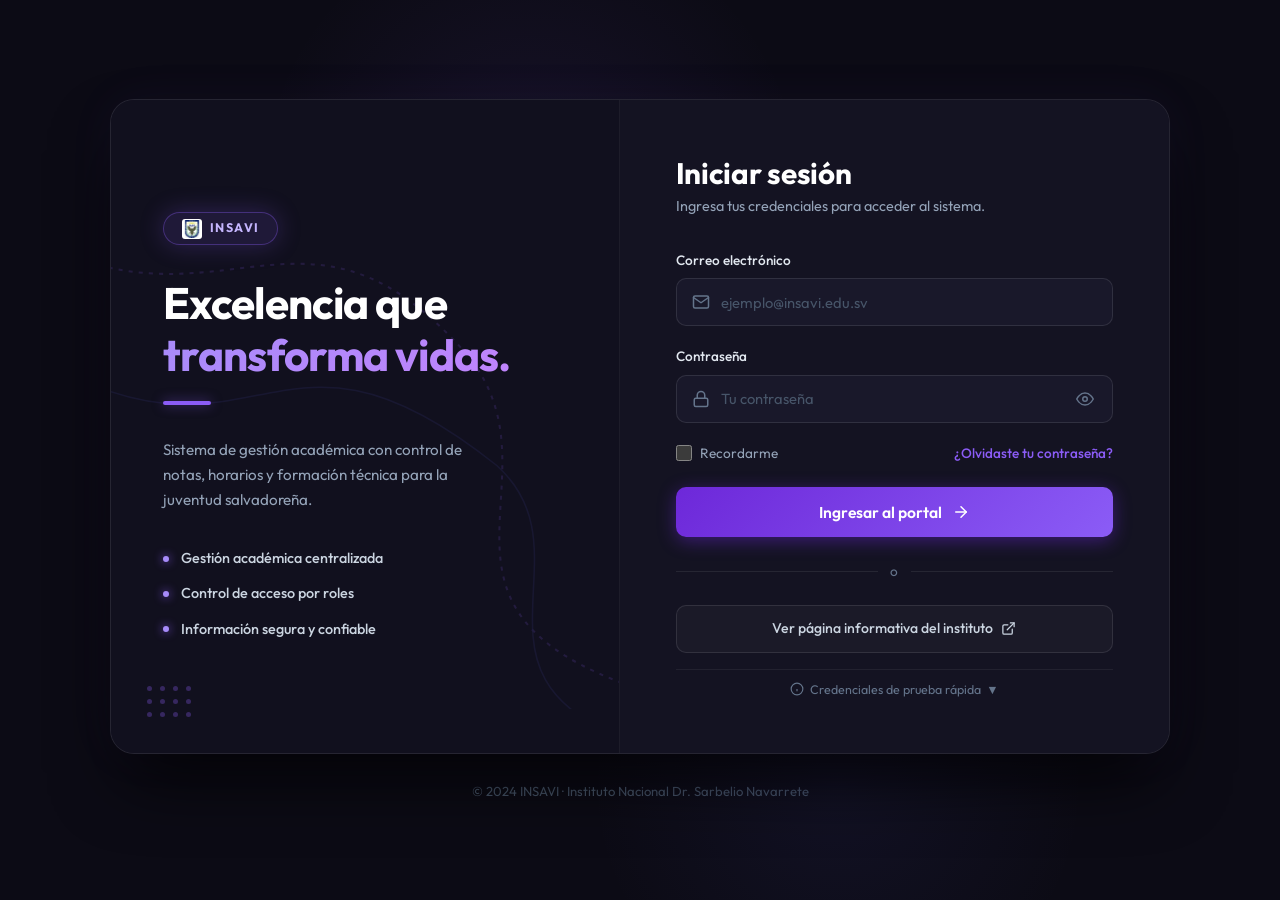
==== dashboard.html @ 85af498f "INSAVI - sistema académico completo" ====
<!DOCTYPE html>
<html lang="es">
<head>
  <meta charset="UTF-8">
  <meta name="viewport" content="width=device-width, initial-scale=1.0">
  <title>INSAVI - Panel de Control</title>
  <link rel="preconnect" href="https://fonts.googleapis.com">
  <link rel="preconnect" href="https://fonts.gstatic.com" crossorigin>
  <link href="https://fonts.googleapis.com/css2?family=Outfit:wght@300;400;500;600;700&display=swap" rel="stylesheet">
  <link rel="stylesheet" href="css/insavi.css">
</head>
<body>
  <div class="dashboard">

    <!-- OVERLAY MÓVIL -->
    <div class="overlay-drawer" id="overlayDrawer"></div>

    <!-- BOTÓN MENÚ MÓVIL -->
    <button class="mobile-menu-btn" id="mobileMenuBtn" aria-label="Abrir menú de navegación">
      <svg width="20" height="20" viewBox="0 0 24 24" fill="none" stroke="currentColor" stroke-width="2" stroke-linecap="round">
        <line x1="4" y1="6" x2="20" y2="6"/>
        <line x1="4" y1="12" x2="20" y2="12"/>
        <line x1="4" y1="18" x2="20" y2="18"/>
      </svg>
    </button>

    <!-- SIDEBAR -->
    <aside class="sidebar" id="sidebar">
      <div class="sidebar-header">
        <div class="logo">
          <img src="imgInsavi/img9.jpg" alt="Escudo INSAVI">
        </div>
        <div>
          <div class="brand-name">INSAVI</div>
          <div class="brand-sub" id="sidebarUserInfo">Portal Académico</div>
        </div>
      </div>

      <nav class="sidebar-nav" id="sidebarNav" aria-label="Navegación principal">
        <!-- Generado dinámicamente -->
      </nav>

      <div class="sidebar-promo-card" style="background: linear-gradient(135deg, #4f46e5 0%, #8b5cf6 100%); border-radius: var(--radius-lg); padding: 1.25rem; margin: 1rem; position: relative; overflow: hidden; color: white; box-shadow: 0 10px 15px -3px rgba(139, 92, 246, 0.3);">
        <div style="position: relative; z-index: 2;">
          <h3 style="font-size: 1.1rem; margin-bottom: 0.25rem; font-weight: 700; color: white;">INSAVI</h3>
          <p style="font-size: 0.75rem; opacity: 0.9; margin: 0; line-height: 1.3;">Instituto de Educación<br>Sistema académico</p>
        </div>
        
        <!-- Illustration SVG -->
        <svg width="100" height="100" viewBox="0 0 100 100" fill="none" style="position: absolute; right: -15px; bottom: -15px; opacity: 0.9; z-index: 1;">
          <!-- Glowing background circles -->
          <circle cx="50" cy="50" r="40" fill="#a78bfa" opacity="0.3" filter="blur(8px)"/>
          
          <!-- Graduation Cap base (rhombus) -->
          <path d="M50 35 L80 45 L50 55 L20 45 Z" fill="#1e1b4b" stroke="#ddd6fe" stroke-width="1.5" stroke-linejoin="round"/>
          
          <!-- Cap bottom part -->
          <path d="M35 50 L35 65 Q50 75 65 65 L65 50" fill="#312e81" stroke="#ddd6fe" stroke-width="1.5"/>
          
          <!-- Tassel -->
          <path d="M50 45 L70 58 L70 70" stroke="#fcd34d" stroke-width="2" stroke-linecap="round" stroke-linejoin="round"/>
          <circle cx="70" cy="72" r="3" fill="#f59e0b"/>
          
          <!-- Stars / Sparkles -->
          <path d="M20 20 L22 26 L28 28 L22 30 L20 36 L18 30 L12 28 L18 26 Z" fill="#fef08a"/>
          <path d="M85 30 L86 33 L89 34 L86 35 L85 38 L84 35 L81 34 L84 33 Z" fill="#fef08a"/>
        </svg>
      </div>

      <div class="sidebar-footer">
        <div style="display: flex; align-items: center; justify-content: space-between; padding: 0.6rem 1rem; border: 1px solid var(--border-subtle); border-radius: var(--radius-sm); margin-bottom: 0.5rem; background: var(--bg-raised);">
          <div style="display: flex; align-items: center; gap: 0.5rem; color: var(--text-secondary); font-size: 0.85rem; font-weight: 500;">
            <svg width="16" height="16" viewBox="0 0 24 24" fill="none" stroke="currentColor" stroke-width="2" stroke-linecap="round"><circle cx="12" cy="12" r="5"/><line x1="12" y1="1" x2="12" y2="3"/><line x1="12" y1="21" x2="12" y2="23"/><line x1="4.22" y1="4.22" x2="5.64" y2="5.64"/><line x1="18.36" y1="18.36" x2="19.78" y2="19.78"/><line x1="1" y1="12" x2="3" y2="12"/><line x1="21" y1="12" x2="23" y2="12"/><line x1="4.22" y1="19.78" x2="5.64" y2="18.36"/><line x1="18.36" y1="5.64" x2="19.78" y2="4.22"/></svg>
            <span id="themeText">Modo claro</span>
          </div>
          <button id="themeToggleDash" onclick="toggleTheme()" style="width: 36px; height: 20px; border-radius: 20px; background: var(--accent); position: relative; border: none; cursor: pointer;">
            <div style="width: 14px; height: 14px; background: white; border-radius: 50%; position: absolute; right: 3px; top: 3px;"></div>
          </button>
        </div>
        <button class="btn btn-soft btn-sm" onclick="Auth.logout()">
          <svg width="16" height="16" viewBox="0 0 24 24" fill="none" stroke="currentColor" stroke-width="2" stroke-linecap="round" stroke-linejoin="round">
            <path d="M9 21H5a2 2 0 0 1-2-2V5a2 2 0 0 1 2-2h4"/>
            <polyline points="16 17 21 12 16 7"/>
            <line x1="21" y1="12" x2="9" y2="12"/>
          </svg>
          Cerrar sesión
        </button>
      </div>
    </aside>

    <!-- CONTENIDO PRINCIPAL -->
    <main class="main-content">

      <!-- TOPBAR -->
      <header class="topbar">
        <div style="position: relative; z-index: 2;">
          <div class="greeting" id="greetingText">¡Buenas tardes, Carlos! 👋</div>
          <h1 id="pageTitle" style="font-size: 1.8rem; margin-bottom: 0.2rem;">Gestión de usuarios</h1>
          <p id="pageSubtitle" style="color: var(--text-muted); font-size: 0.9rem;">Administra los usuarios del sistema académico.</p>
        </div>
        <div class="topbar-actions" style="display: flex; flex-direction: column; align-items: flex-end; gap: 1rem; position: relative; z-index: 2;">
          <div class="user-chip">
            <div class="avatar" id="userAvatar">CA</div>
            <div class="chip-meta">
              <span class="chip-name" id="userName">Carlos Administrador</span>
              <span class="chip-role" id="userRole">ADMINISTRACIÓN</span>
            </div>
            <svg width="16" height="16" viewBox="0 0 24 24" fill="none" stroke="currentColor" stroke-width="2" style="margin-left: 0.5rem; color: var(--text-muted);"><polyline points="6 9 12 15 18 9"></polyline></svg>
          </div>
          <button class="btn btn-primary btn-sm" id="btnNuevoAdmin" onclick="openModal('usuario')" style="padding: 0.6rem 1.25rem; font-size: 0.85rem; border-radius: 8px;">
            <svg width="16" height="16" viewBox="0 0 24 24" fill="none" stroke="currentColor" stroke-width="2" stroke-linecap="round">
              <line x1="12" y1="5" x2="12" y2="19"/>
              <line x1="5" y1="12" x2="19" y2="12"/>
            </svg>
            Nuevo usuario
          </button>
          <button class="btn btn-ghost btn-sm" id="btnImprimir" onclick="Admin.imprimirUsuarios()" style="padding: 0.6rem 1rem; font-size: 0.85rem; border-radius: 8px; display: none;">
            <svg width="16" height="16" viewBox="0 0 24 24" fill="none" stroke="currentColor" stroke-width="2" stroke-linecap="round" stroke-linejoin="round">
              <polyline points="6 9 6 2 18 2 18 9"/><path d="M6 18H4a2 2 0 0 1-2-2v-5a2 2 0 0 1 2-2h16a2 2 0 0 1 2 2v5a2 2 0 0 1-2 2h-2"/><rect x="6" y="14" width="12" height="8"/>
            </svg>
            Imprimir
          </button>
        </div>
        <div class="header-illustration" style="position: absolute; right: 2rem; top: 1rem; opacity: 0.6; z-index: 1;">
          <svg width="240" height="120" viewBox="0 0 240 120" fill="none">
            <circle cx="200" cy="60" r="40" fill="var(--accent)" opacity="0.2"/>
            <path d="M180 80 L195 95 L220 50" stroke="var(--accent)" stroke-width="6" stroke-linecap="round" stroke-linejoin="round"/>
          </svg>
        </div>
      </header>

      <!-- ==========================================
           PANEL ADMINISTRADOR
           ========================================== -->
      <section class="panel active" id="panelAdmin">
        
        <!-- Tab Usuarios -->
        <div class="admin-tab active" id="tabUsuarios">
          <div class="stats-grid">
            <div class="kpi azul">
              <div class="kpi-icon">
                <svg width="24" height="24" viewBox="0 0 24 24" fill="none" stroke="currentColor" stroke-width="2" stroke-linecap="round" stroke-linejoin="round">
                  <path d="M17 21v-2a4 4 0 0 0-4-4H5a4 4 0 0 0-4 4v2"/>
                  <circle cx="9" cy="7" r="4"/>
                  <path d="M23 21v-2a4 4 0 0 0-3-3.87"/>
                  <path d="M16 3.13a4 4 0 0 1 0 7.75"/>
                </svg>
              </div>
              <div class="kpi-content">
                <div class="kpi-value tnum" id="statUsuarios">0</div>
                <div class="kpi-label">Total de usuarios<br><span style="font-size: 0.65rem; opacity: 0.7; text-transform: none;">Todos los registros</span></div>
              </div>
            </div>
            <div class="kpi verde">
              <div class="kpi-icon">
                <svg width="24" height="24" viewBox="0 0 24 24" fill="none" stroke="currentColor" stroke-width="2" stroke-linecap="round" stroke-linejoin="round">
                  <path d="M4 19.5A2.5 2.5 0 0 1 6.5 17H20"/>
                  <path d="M6.5 2H20v20H6.5A2.5 2.5 0 0 1 4 19.5v-15A2.5 2.5 0 0 1 6.5 2z"/>
                </svg>
              </div>
              <div class="kpi-content">
                <div class="kpi-value tnum" id="statDocentesKpi">0</div>
                <div class="kpi-label">Docentes<br><span style="font-size: 0.65rem; opacity: 0.7; text-transform: none;">Profesores activos</span></div>
              </div>
            </div>
            <div class="kpi amarillo">
              <div class="kpi-icon">
                <svg width="24" height="24" viewBox="0 0 24 24" fill="none" stroke="currentColor" stroke-width="2" stroke-linecap="round" stroke-linejoin="round">
                  <path d="M3 21h18"/>
                  <path d="M5 21V7l7-4 7 4v14"/>
                  <path d="M9 9h1"/>
                  <path d="M9 13h1"/>
                  <path d="M9 17h1"/>
                </svg>
              </div>
              <div class="kpi-content">
                <div class="kpi-value tnum" id="statEstudiantesKpi">0</div>
                <div class="kpi-label">Estudiantes<br><span style="font-size: 0.65rem; opacity: 0.7; text-transform: none;">Alumnos registrados</span></div>
              </div>
            </div>
            <div class="kpi celeste">
              <div class="kpi-icon">
                <svg width="24" height="24" viewBox="0 0 24 24" fill="none" stroke="currentColor" stroke-width="2" stroke-linecap="round" stroke-linejoin="round">
                  <path d="M17 21v-2a4 4 0 0 0-4-4H5a4 4 0 0 0-4 4v2"/>
                  <circle cx="9" cy="7" r="4"/>
                  <path d="M23 21v-2a4 4 0 0 0-3-3.87"/>
                  <path d="M16 3.13a4 4 0 0 1 0 7.75"/>
                </svg>
              </div>
              <div class="kpi-content">
                <div class="kpi-value tnum" id="statPadresKpi">0</div>
                <div class="kpi-label">Familiares<br><span style="font-size: 0.65rem; opacity: 0.7; text-transform: none;">Padres o tutores</span></div>
              </div>
            </div>
          </div>

          <div class="filters-bar">
            <div class="search-box">
              <svg width="16" height="16" viewBox="0 0 24 24" fill="none" stroke="currentColor" stroke-width="2"><circle cx="11" cy="11" r="8"></circle><line x1="21" y1="21" x2="16.65" y2="16.65"></line></svg>
              <input type="text" id="searchUsuarios" class="search-input" onkeyup="Admin.filtrarUsuarios()" placeholder="Buscar usuarios por nombre, correo o rol...">
            </div>
            <div class="filter-select-wrap">
              <svg class="icon-left" width="15" height="15" viewBox="0 0 24 24" fill="none" stroke="currentColor" stroke-width="2"><polygon points="22 3 2 3 10 12.46 10 19 14 21 14 12.46 22 3"></polygon></svg>
              <select id="filterRol" class="filter-select" onchange="Admin.filtrarUsuarios()">
                <option value="todos">Todos los roles</option>
                <option value="admin">Administración</option>
                <option value="docente">Docente</option>
                <option value="estudiante">Estudiante</option>
                <option value="padre">Familia</option>
                <option value="servicios">Servicios Varios</option>
              </select>
              <svg class="chevron-down" width="14" height="14" viewBox="0 0 24 24" fill="none" stroke="currentColor" stroke-width="2"><polyline points="6 9 12 15 18 9"></polyline></svg>
            </div>
            <div class="filter-select-wrap">
              <svg class="icon-left" width="15" height="15" viewBox="0 0 24 24" fill="none" stroke="currentColor" stroke-width="2"><circle cx="12" cy="12" r="4"></circle><path d="M12 2v2"></path><path d="M12 20v2"></path><path d="m4.93 4.93 1.41 1.41"></path><path d="m17.66 17.66 1.41 1.41"></path><path d="M2 12h2"></path><path d="M20 12h2"></path><path d="m6.34 17.66-1.41 1.41"></path><path d="m19.07 4.93-1.41 1.41"></path></svg>
              <select id="filterEstado" class="filter-select" onchange="Admin.filtrarUsuarios()">
                <option value="todos">Todos los estados</option>
                <option value="activo">Activo</option>
                <option value="inactivo">Inactivo</option>
              </select>
              <svg class="chevron-down" width="14" height="14" viewBox="0 0 24 24" fill="none" stroke="currentColor" stroke-width="2"><polyline points="6 9 12 15 18 9"></polyline></svg>
            </div>
          </div>
          <div class="table-wrap">
            <table class="data-table" id="tablaUsuarios">
              <thead>
                <tr>
                  <th>USUARIO</th>
                  <th>CORREO ELECTRÓNICO</th>
                  <th>ROL</th>
                  <th>DETALLES</th>
                  <th>ESTADO</th>
                  <th style="width: 140px;">ACCIONES</th>
                </tr>
              </thead>
              <tbody></tbody>
            </table>
          </div>
          <div class="pagination-widget" id="paginationUsuarios"></div>
        </div>

        <!-- Tab Secciones -->
        <div class="admin-tab" id="tabSecciones">
          <div class="filters-bar">
            <div class="search-box">
              <svg width="16" height="16" viewBox="0 0 24 24" fill="none" stroke="currentColor" stroke-width="2"><circle cx="11" cy="11" r="8"></circle><line x1="21" y1="21" x2="16.65" y2="16.65"></line></svg>
              <input type="text" id="searchSecciones" class="search-input" onkeyup="Admin.filtrarSecciones()" placeholder="Buscar sección por nombre...">
            </div>
            <div class="filter-select-wrap">
              <svg class="icon-left" width="15" height="15" viewBox="0 0 24 24" fill="none" stroke="currentColor" stroke-width="2"><polygon points="22 3 2 3 10 12.46 10 19 14 21 14 12.46 22 3"></polygon></svg>
              <select id="filterGrado" class="filter-select" onchange="Admin.filtrarSecciones()">
                <option value="todos">Todos los grados</option>
                <option value="1">1° grado</option>
                <option value="2">2° grado</option>
                <option value="3">3° grado</option>
              </select>
              <svg class="chevron-down" width="14" height="14" viewBox="0 0 24 24" fill="none" stroke="currentColor" stroke-width="2"><polyline points="6 9 12 15 18 9"></polyline></svg>
            </div>
          </div>
          <div class="table-wrap">
            <table class="data-table" id="tablaSecciones">
              <thead>
                <tr>
                  <th>SECCIÓN</th>
                  <th>GRADO</th>
                  <th>ESTUDIANTES</th>
                  <th style="width: 140px;">ACCIONES</th>
                </tr>
              </thead>
              <tbody></tbody>
            </table>
          </div>
          <div class="pagination-widget" id="paginationSecciones"></div>
        </div>

        <!-- Tab Materias -->
        <div class="admin-tab" id="tabMaterias">
          <div class="filters-bar">
            <div class="search-box">
              <svg width="16" height="16" viewBox="0 0 24 24" fill="none" stroke="currentColor" stroke-width="2"><circle cx="11" cy="11" r="8"></circle><line x1="21" y1="21" x2="16.65" y2="16.65"></line></svg>
              <input type="text" id="searchMaterias" class="search-input" onkeyup="Admin.filtrarMaterias()" placeholder="Buscar materia por nombre...">
            </div>
            <div class="filter-select-wrap">
              <svg class="icon-left" width="15" height="15" viewBox="0 0 24 24" fill="none" stroke="currentColor" stroke-width="2"><polygon points="22 3 2 3 10 12.46 10 19 14 21 14 12.46 22 3"></polygon></svg>
              <select id="filterSeccionMat" class="filter-select" onchange="Admin.filtrarMaterias()">
                <option value="todas">Todas las secciones</option>
              </select>
              <svg class="chevron-down" width="14" height="14" viewBox="0 0 24 24" fill="none" stroke="currentColor" stroke-width="2"><polyline points="6 9 12 15 18 9"></polyline></svg>
            </div>
            <div class="filter-select-wrap">
              <svg class="icon-left" width="15" height="15" viewBox="0 0 24 24" fill="none" stroke="currentColor" stroke-width="2"><polygon points="22 3 2 3 10 12.46 10 19 14 21 14 12.46 22 3"></polygon></svg>
              <select id="filterDocenteMat" class="filter-select" onchange="Admin.filtrarMaterias()">
                <option value="todos">Todos los docentes</option>
                <option value="sin_asignar">Sin asignar</option>
              </select>
              <svg class="chevron-down" width="14" height="14" viewBox="0 0 24 24" fill="none" stroke="currentColor" stroke-width="2"><polyline points="6 9 12 15 18 9"></polyline></svg>
            </div>
          </div>
          <div class="table-wrap">
            <table class="data-table" id="tablaMaterias">
              <thead>
                <tr>
                  <th>MATERIA</th>
                  <th>SECCIÓN</th>
                  <th>DOCENTE</th>
                  <th style="width: 140px;">ACCIONES</th>
                </tr>
              </thead>
              <tbody></tbody>
            </table>
          </div>
          <div class="pagination-widget" id="paginationMaterias"></div>
        </div>

        <!-- Tab Horarios -->
        <div class="admin-tab" id="tabHorarios">
          <div class="filters-bar">
            <div class="search-box">
              <svg width="16" height="16" viewBox="0 0 24 24" fill="none" stroke="currentColor" stroke-width="2"><circle cx="11" cy="11" r="8"></circle><line x1="21" y1="21" x2="16.65" y2="16.65"></line></svg>
              <input type="text" id="searchHorarios" class="search-input" onkeyup="Admin.filtrarHorarios()" placeholder="Buscar horario por materia o sección...">
            </div>
            <div class="filter-select-wrap">
              <svg class="icon-left" width="15" height="15" viewBox="0 0 24 24" fill="none" stroke="currentColor" stroke-width="2"><polygon points="22 3 2 3 10 12.46 10 19 14 21 14 12.46 22 3"></polygon></svg>
              <select id="filterDiaHor" class="filter-select" onchange="Admin.filtrarHorarios()">
                <option value="todos">Todos los días</option>
                <option value="Lunes">Lunes</option>
                <option value="Martes">Martes</option>
                <option value="Miércoles">Miércoles</option>
                <option value="Jueves">Jueves</option>
                <option value="Viernes">Viernes</option>
              </select>
              <svg class="chevron-down" width="14" height="14" viewBox="0 0 24 24" fill="none" stroke="currentColor" stroke-width="2"><polyline points="6 9 12 15 18 9"></polyline></svg>
            </div>
            <div class="filter-select-wrap">
              <svg class="icon-left" width="15" height="15" viewBox="0 0 24 24" fill="none" stroke="currentColor" stroke-width="2"><polygon points="22 3 2 3 10 12.46 10 19 14 21 14 12.46 22 3"></polygon></svg>
              <select id="filterSeccionHor" class="filter-select" onchange="Admin.filtrarHorarios()">
                <option value="todas">Todas las secciones</option>
              </select>
              <svg class="chevron-down" width="14" height="14" viewBox="0 0 24 24" fill="none" stroke="currentColor" stroke-width="2"><polyline points="6 9 12 15 18 9"></polyline></svg>
            </div>
          </div>
          <div class="table-wrap">
            <table class="data-table" id="tablaHorarios">
              <thead>
                <tr>
                  <th style="width: 40px;"></th>
                  <th>DÍA</th>
                  <th>MATERIA</th>
                  <th>SECCIÓN</th>
                  <th>INICIO</th>
                  <th>FIN</th>
                  <th style="width: 140px;">ACCIONES</th>
                </tr>
              </thead>
              <tbody></tbody>
            </table>
          </div>
          <div class="pagination-widget" id="paginationHorarios"></div>
        </div>
        </div>

      </section>

      <!-- ==========================================
           PANEL DOCENTE (REDISEÑADO)
           ========================================== -->
      <section class="panel" id="panelDocente">

        <!-- KPIs -->
        <div class="stats-grid">
          <div class="kpi azul">
            <div class="kpi-icon">
              <svg width="24" height="24" viewBox="0 0 24 24" fill="none" stroke="currentColor" stroke-width="2"><path d="M4 19.5A2.5 2.5 0 0 1 6.5 17H20"/><path d="M6.5 2H20v20H6.5A2.5 2.5 0 0 1 4 19.5v-15A2.5 2.5 0 0 1 6.5 2z"/></svg>
            </div>
            <div class="kpi-content">
              <div class="kpi-value tnum" id="statMisMaterias">0</div>
              <div class="kpi-label">Mis materias</div>
            </div>
          </div>
          <div class="kpi verde">
            <div class="kpi-icon">
              <svg width="24" height="24" viewBox="0 0 24 24" fill="none" stroke="currentColor" stroke-width="2"><path d="M17 21v-2a4 4 0 0 0-4-4H5a4 4 0 0 0-4 4v2"/><circle cx="9" cy="7" r="4"/><path d="M23 21v-2a4 4 0 0 0-3-3.87"/><path d="M16 3.13a4 4 0 0 1 0 7.75"/></svg>
            </div>
            <div class="kpi-content">
              <div class="kpi-value tnum" id="statMisEstudiantes">0</div>
              <div class="kpi-label">Estudiantes totales</div>
            </div>
          </div>
          <div class="kpi amarillo">
            <div class="kpi-icon">
              <svg width="24" height="24" viewBox="0 0 24 24" fill="none" stroke="currentColor" stroke-width="2"><path d="M12 20h9"/><path d="M16.5 3.5a2.12 2.12 0 0 1 3 3L7 19l-4 1 1-4L16.5 3.5z"/></svg>
            </div>
            <div class="kpi-content">
              <div class="kpi-value tnum" id="statNotasIngresadas">0</div>
              <div class="kpi-label">Notas registradas</div>
            </div>
          </div>
        </div>

        <!-- ZONA DE CALIFICACIONES (2 COLUMNAS) -->
        <div class="docente-grid" style="display: grid; grid-template-columns: 320px 1fr; gap: 1.5rem; margin-bottom: 2.5rem;">
          
          <!-- Columna Izquierda: Lista de materias -->
          <div class="card" style="padding: 1.5rem; border-top: 4px solid var(--accent);">
            <h3 style="margin-bottom: 0.5rem; font-size: 1.15rem; color: var(--text-primary);">Materias Asignadas</h3>
            <p style="color: var(--text-muted); font-size: 0.85rem; margin-bottom: 1.5rem;">Haz clic en una materia para ingresar calificaciones.</p>
            <div id="listaMateriasCards" style="display: flex; flex-direction: column; gap: 0.75rem;">
              <!-- Materias inyectadas aquí por JS -->
            </div>
          </div>

          <!-- Columna Derecha: Tabla de notas -->
          <div class="card" style="padding: 0; display: flex; flex-direction: column; min-height: 400px; overflow: hidden;">
            <!-- Estado Vacio -->
            <div id="panelNotasVacio" style="flex: 1; display: flex; flex-direction: column; justify-content: center; align-items: center; text-align: center; color: var(--text-muted); padding: 3rem;">
              <div style="width: 64px; height: 64px; border-radius: 50%; background: var(--bg-canvas); display: flex; justify-content: center; align-items: center; margin-bottom: 1rem;">
                <svg width="32" height="32" viewBox="0 0 24 24" fill="none" stroke="currentColor" stroke-width="1.5"><path d="M2 3h6a4 4 0 0 1 4 4v14a3 3 0 0 0-3-3H2z"/><path d="M22 3h-6a4 4 0 0 0-4 4v14a3 3 0 0 1 3-3h7z"/></svg>
              </div>
              <h3 style="color: var(--text-primary); margin-bottom: 0.5rem;">Ninguna materia seleccionada</h3>
              <p style="max-width: 300px;">Selecciona una materia del panel izquierdo para visualizar a los estudiantes y gestionar sus calificaciones.</p>
            </div>
            
            <!-- Estado Activo -->
            <div id="panelNotasActivo" style="display: none; flex: 1; flex-direction: column;">
              <div style="padding: 1.5rem 1.5rem 1rem 1.5rem; border-bottom: 1px solid var(--border-subtle); display: flex; justify-content: space-between; align-items: center; background: var(--bg-canvas);">
                <div>
                  <h3 id="tituloMateriaActiva" style="font-size: 1.25rem; color: var(--accent); margin-bottom: 0.2rem; font-weight: 700;">-</h3>
                  <div style="display: flex; align-items: center; gap: 0.5rem; color: var(--text-secondary); font-size: 0.85rem;">
                    <svg width="14" height="14" viewBox="0 0 24 24" fill="none" stroke="currentColor" stroke-width="2"><path d="M17 21v-2a4 4 0 0 0-4-4H5a4 4 0 0 0-4 4v2"/><circle cx="9" cy="7" r="4"/><path d="M23 21v-2a4 4 0 0 0-3-3.87"/><path d="M16 3.13a4 4 0 0 1 0 7.75"/></svg>
                    <span id="subtituloSeccionActiva">-</span>
                  </div>
                </div>
                <button class="btn btn-ghost btn-sm" onclick="Docente.imprimirNotas()" style="padding: 0.5rem 0.75rem; font-size: 0.8rem; border-radius: 6px;">
                  <svg width="14" height="14" viewBox="0 0 24 24" fill="none" stroke="currentColor" stroke-width="2" stroke-linecap="round" stroke-linejoin="round">
                    <polyline points="6 9 6 2 18 2 18 9"/><path d="M6 18H4a2 2 0 0 1-2-2v-5a2 2 0 0 1 2-2h16a2 2 0 0 1 2 2v5a2 2 0 0 1-2 2h-2"/><rect x="6" y="14" width="12" height="8"/>
                  </svg>
                </button>
              </div>
              
              <div class="table-wrap" style="flex: 1; margin: 0; border: none; border-radius: 0;">
                <table class="data-table" id="tablaNotasNuevas">
                  <thead>
                    <tr>
                      <th style="padding-left: 1.5rem;">Estudiante</th>
                      <th style="width: 80px; text-align: center;">Nota 1</th>
                      <th style="width: 80px; text-align: center;">Nota 2</th>
                      <th style="width: 80px; text-align: center;">Nota 3</th>
                      <th style="width: 90px; text-align: center;">Prom.</th>
                      <th style="width: 100px; text-align: center; padding-right: 1.5rem;">Acción</th>
                    </tr>
                  </thead>
                  <tbody></tbody>
                </table>
              </div>
            </div>
          </div>

        </div>

        <!-- HORARIO -->
        <div class="section-head mt-3">
          <h2>Mi horario de clases</h2>
        </div>
        <div class="card" style="padding: 1.5rem;">
          <div id="horarioDocente"></div>
        </div>

      </section>

      <!-- ==========================================
           PANEL ESTUDIANTE
           ========================================== -->
      <section class="panel" id="panelEstudiante">

        <div class="stats-grid">
          <div class="kpi azul">
            <div class="kpi-icon">
              <svg width="20" height="20" viewBox="0 0 24 24" fill="none" stroke="currentColor" stroke-width="2" stroke-linecap="round" stroke-linejoin="round">
                <line x1="18" y1="20" x2="18" y2="10"/>
                <line x1="12" y1="20" x2="12" y2="4"/>
                <line x1="6" y1="20" x2="6" y2="14"/>
              </svg>
            </div>
            <div class="kpi-content">
              <div class="kpi-value tnum" id="statPromedioGeneral">-</div>
              <div class="kpi-label">Promedio general</div>
            </div>
          </div>
          <div class="kpi verde">
            <div class="kpi-icon">
              <svg width="20" height="20" viewBox="0 0 24 24" fill="none" stroke="currentColor" stroke-width="2" stroke-linecap="round" stroke-linejoin="round">
                <path d="M4 19.5A2.5 2.5 0 0 1 6.5 17H20"/>
                <path d="M6.5 2H20v20H6.5A2.5 2.5 0 0 1 4 19.5v-15A2.5 2.5 0 0 1 6.5 2z"/>
              </svg>
            </div>
            <div class="kpi-content">
              <div class="kpi-value tnum" id="statMisMateriasEst">0</div>
              <div class="kpi-label">Materias</div>
            </div>
          </div>
          <div class="kpi amarillo">
            <div class="kpi-icon">
              <svg width="20" height="20" viewBox="0 0 24 24" fill="none" stroke="currentColor" stroke-width="2" stroke-linecap="round" stroke-linejoin="round">
                <path d="M12 20h9"/>
                <path d="M16.5 3.5a2.12 2.12 0 0 1 3 3L7 19l-4 1 1-4L16.5 3.5z"/>
              </svg>
            </div>
            <div class="kpi-content">
              <div class="kpi-value tnum" id="statTotalNotasEst">0</div>
              <div class="kpi-label">Notas registradas</div>
            </div>
          </div>
        </div>

        <div class="section-head">
          <h2>Mis calificaciones</h2>
          <button class="btn btn-ghost btn-sm" onclick="Estudiante.imprimirNotas()" style="padding: 0.5rem 0.75rem; font-size: 0.8rem; border-radius: 6px;">
            <svg width="14" height="14" viewBox="0 0 24 24" fill="none" stroke="currentColor" stroke-width="2" stroke-linecap="round" stroke-linejoin="round">
              <polyline points="6 9 6 2 18 2 18 9"/><path d="M6 18H4a2 2 0 0 1-2-2v-5a2 2 0 0 1 2-2h16a2 2 0 0 1 2 2v5a2 2 0 0 1-2 2h-2"/><rect x="6" y="14" width="12" height="8"/>
            </svg>
            Imprimir
          </button>
        </div>
        <div class="notas-list" id="notasEstudiante"></div>

        <div class="section-head mt-3">
          <h2>Mi horario de clases</h2>
        </div>
        <div id="horarioEstudiante"></div>

      </section>

      <!-- ==========================================
           PANEL PADRE DE FAMILIA
           ========================================== -->
      <section class="panel" id="panelPadre">
        
        <div class="docente-grid" style="display: grid; grid-template-columns: 320px 1fr; gap: 1.5rem; margin-bottom: 2.5rem;">
          <!-- Columna Izquierda: Lista de hijos -->
          <div class="card" style="padding: 1.5rem; border-top: 4px solid var(--accent);">
            <h3 style="margin-bottom: 0.5rem; font-size: 1.15rem; color: var(--text-primary);">Mis Hijos</h3>
            <p style="color: var(--text-muted); font-size: 0.85rem; margin-bottom: 1.5rem;">Selecciona a un hijo para ver su rendimiento académico.</p>
            <div id="listaHijosCards" style="display: flex; flex-direction: column; gap: 0.75rem;">
              <!-- Hijos inyectados aquí por JS -->
            </div>
          </div>

          <!-- Columna Derecha: Información del hijo -->
          <div class="card" style="padding: 0; display: flex; flex-direction: column; min-height: 400px; overflow: hidden;">
            <!-- Estado Vacio -->
            <div id="panelPadreVacio" style="flex: 1; display: flex; flex-direction: column; justify-content: center; align-items: center; text-align: center; color: var(--text-muted); padding: 3rem;">
              <div style="width: 64px; height: 64px; border-radius: 50%; background: var(--bg-canvas); display: flex; justify-content: center; align-items: center; margin-bottom: 1rem;">
                <svg width="32" height="32" viewBox="0 0 24 24" fill="none" stroke="currentColor" stroke-width="1.5"><path d="M17 21v-2a4 4 0 0 0-4-4H5a4 4 0 0 0-4 4v2"/><circle cx="9" cy="7" r="4"/><path d="M23 21v-2a4 4 0 0 0-3-3.87"/><path d="M16 3.13a4 4 0 0 1 0 7.75"/></svg>
              </div>
              <h3 style="color: var(--text-primary); margin-bottom: 0.5rem;">Ningún estudiante seleccionado</h3>
              <p style="max-width: 300px;">Selecciona a tu hijo del panel izquierdo para visualizar sus calificaciones y horarios.</p>
            </div>
            
            <!-- Estado Activo -->
            <div id="infoHijo" style="display: none; padding: 1.5rem;">
              <div style="display: flex; justify-content: space-between; align-items: center; margin-bottom: 1.5rem;">
                <div>
                  <h3 id="nombreHijoActivo" style="font-size: 1.5rem; color: var(--accent); margin-bottom: 0.2rem; font-weight: 700;">-</h3>
                  <div style="display: flex; align-items: center; gap: 0.5rem; color: var(--text-secondary); font-size: 0.9rem;">
                    <svg width="14" height="14" viewBox="0 0 24 24" fill="none" stroke="currentColor" stroke-width="2"><path d="M17 21v-2a4 4 0 0 0-4-4H5a4 4 0 0 0-4 4v2"/><circle cx="9" cy="7" r="4"/><path d="M23 21v-2a4 4 0 0 0-3-3.87"/><path d="M16 3.13a4 4 0 0 1 0 7.75"/></svg>
                    <span id="statSeccionHijo">-</span>
                  </div>
                </div>
                <div class="kpi azul" style="min-width: 160px;">
                  <div class="kpi-icon" style="width: 40px; height: 40px;">
                    <svg width="20" height="20" viewBox="0 0 24 24" fill="none" stroke="currentColor" stroke-width="2" stroke-linecap="round" stroke-linejoin="round">
                      <circle cx="12" cy="12" r="10"/>
                      <polyline points="12 6 12 12 16 14"/>
                    </svg>
                  </div>
                  <div class="kpi-content">
                    <div class="kpi-value tnum" id="statPromedioHijo" style="font-size: 1.7rem;">0.0</div>
                    <div class="kpi-label">Promedio global</div>
                  </div>
                </div>
              </div>

              <h3 style="font-size: 1.15rem; color: var(--text-primary); margin-bottom: 1rem; border-bottom: 1px solid var(--border-subtle); padding-bottom: 0.5rem;">Calificaciones</h3>
              <div id="notasHijo"></div>

              <h3 style="font-size: 1.15rem; color: var(--text-primary); margin-bottom: 1rem; margin-top: 2rem; border-bottom: 1px solid var(--border-subtle); padding-bottom: 0.5rem;">Horario de clases</h3>
              <div id="horarioHijo"></div>
            </div>
          </div>
        </div>
      </section>

      <!-- ==========================================
           PANEL DE SERVICIOS VARIOS
           ========================================== -->
      <section class="panel" id="panelServicios">
        <div class="section-head mb-2">
          <h2>Panel de Servicios Generales</h2>
        </div>
        
        <h3 class="mt-4 mb-2">Directorio del Personal</h3>
        <div id="directorioServicios" style="display: grid; grid-template-columns: repeat(auto-fill, minmax(300px, 1fr)); gap: 1rem;"></div>

        <h3 class="mt-4 mb-2">Horario General del Instituto</h3>
        <div id="horarioServicios"></div>
      </section>
    </main>
  </div>

  <!-- MODAL GENÉRICO -->
  <div class="modal-overlay" id="modalOverlay">
    <div class="modal" role="dialog" aria-modal="true" aria-labelledby="modalTitle">
      <div class="modal-header">
        <h3 id="modalTitle">-</h3>
        <button class="modal-close" onclick="closeModal()" aria-label="Cerrar">
          <svg width="18" height="18" viewBox="0 0 24 24" fill="none" stroke="currentColor" stroke-width="2" stroke-linecap="round">
            <line x1="18" y1="6" x2="6" y2="18"/>
            <line x1="6" y1="6" x2="18" y2="18"/>
          </svg>
        </button>
      </div>
      <div id="modalBody"></div>
    </div>
  </div>

  <!-- TOAST -->
  <div class="toast" id="toast"></div>

  <script src="data/seed.js"></script>
  <script src="js/db.js"></script>
  <script src="js/auth.js"></script>
  <script src="js/icons.js"></script>
  <script src="js/admin.js"></script>
  <script src="js/docente.js"></script>
  <script src="js/estudiante.js"></script>
  <script src="js/padre.js"></script>
  <script src="js/servicios.js"></script>
  <script src="js/dashboard.js"></script>
</body>
</html>
---- css/insavi.css ----
/* ==========================================================================
   INSAVI - Sistema de Diseño
   Paleta institucional refrigerada + tipografía distintiva
   ========================================================================== */

:root {
  /* ===== Paleta institucional (azul / verde / amarillo) ===== */
  --azul-900: #0f172a;
  --azul-800: #1e293b;
  --azul-700: #334155;
  --azul-600: #2563eb;
  --azul-500: #3b82f6;
  --azul-100: #dbeafe;

  --verde-700: #15803d;
  --verde-600: #16a34a;
  --verde-500: #22c55e;
  --verde-100: #dcfce7;

  --amarillo-500: #eab308;
  --amarillo-400: #facc15;
  --amarillo-100: #fef9c3;

  --tinta-900: #0f172a;
  --tinta-700: #334155;
  --tinta-500: #64748b;
  --tinta-300: #94a3b8;

  --neutro-50: #f8fafc;
  --neutro-100: #f1f5f9;
  --neutro-200: #e2e8f0;
  --neutro-400: #94a3b8;

  --exito-700: #15803d;
  --exito-100: #dcfce7;
  --warning-700: #b45309;
  --warning-100: #fef3c7;
  --error-700: #b91c1c;
  --error-100: #fee2e2;

  /* ===== Roles de superficie ===== */
  --bg-canvas: #f1f5f9;
  --bg-surface: #ffffff;
  --bg-raised: #f8fafc;
  --text-primary: var(--tinta-900);
  --text-secondary: var(--tinta-500);
  --text-muted: var(--tinta-300);
  --border-subtle: var(--neutro-200);
  --border-strong: var(--tinta-300);

  --accent: var(--azul-600);
  --accent-hover: var(--azul-700);
  --accent-press: var(--azul-800);
  --accent-soft: var(--azul-100);

  --shadow-1: 0 1px 3px 0 rgb(0 0 0 / 0.1), 0 1px 2px -1px rgb(0 0 0 / 0.1);
  --shadow-2: 0 4px 6px -1px rgb(0 0 0 / 0.1), 0 2px 4px -2px rgb(0 0 0 / 0.1);
  --shadow-3: 0 10px 15px -3px rgb(0 0 0 / 0.1), 0 4px 6px -4px rgb(0 0 0 / 0.1);
  --shadow-4: 0 20px 25px -5px rgb(0 0 0 / 0.1), 0 8px 10px -6px rgb(0 0 0 / 0.1);

  --radius-xs: 6px;
  --radius-sm: 8px;
  --radius-md: 12px;
  --radius-lg: 16px;
  --radius-xl: 24px;
  --radius-2xl: 32px;

  --font-display: 'Outfit', sans-serif;
  --font-body: 'Outfit', sans-serif;

  --ring: 0 0 0 3px rgba(37, 99, 235, 0.25);

  color-scheme: light;
}

[data-theme="dark"] {
  /* Fondos profundos con tinte púrpura/azul oscuro */
  --bg-canvas: #101018;      /* Fondo principal */
  --bg-surface: #181824;     /* Barra lateral / Header */
  --bg-raised: #1d1d2b;      /* Tarjetas, Filas de tabla */
  
  --text-primary: #f8fafc;
  --text-secondary: #94a3b8;
  --text-muted: #64748b;
  
  /* Bordes muy sutiles */
  --border-subtle: rgba(255, 255, 255, 0.05);
  --border-strong: rgba(255, 255, 255, 0.1);

  /* Acento: Púrpura brillante */
  --accent: #8b5cf6;         /* Botones, Activo */
  --accent-hover: #7c3aed;
  --accent-soft: rgba(139, 92, 246, 0.15);

  /* Colores institucionales / KPI en dark mode */
  --azul-900: #1e1b4b;
  --azul-600: #6366f1;       /* Indigo */
  --azul-100: rgba(99, 102, 241, 0.15);
  
  --verde-100: rgba(16, 185, 129, 0.15); /* Esmeralda */
  --verde-500: #10b981;
  --verde-600: #059669;

  --amarillo-100: rgba(245, 158, 11, 0.15); /* Ambar */
  --amarillo-500: #f59e0b;
  --amarillo-600: #d97706;

  /* Estados */
  --exito-100: rgba(16, 185, 129, 0.2);
  --exito-700: #10b981;
  --warning-100: rgba(245, 158, 11, 0.2);
  --warning-700: #f59e0b;
  --error-100: rgba(239, 68, 68, 0.2);
  --error-700: #ef4444;

  --shadow-1: 0 4px 6px -1px rgba(0, 0, 0, 0.5);
  --shadow-2: 0 10px 15px -3px rgba(0, 0, 0, 0.6);
  --shadow-3: 0 20px 25px -5px rgba(0, 0, 0, 0.7);
  --shadow-4: 0 25px 50px -12px rgba(0, 0, 0, 0.8);

  --ring: 0 0 0 3px rgba(139, 92, 246, 0.4);

  color-scheme: dark;
}

/* ==========================================================================
   RESET / BASE
   ========================================================================== */

*,
*::before,
*::after {
  box-sizing: border-box;
  margin: 0;
  padding: 0;
}

html {
  scroll-behavior: smooth;
}

body {
  font-family: var(--font-body);
  font-weight: 400;
  line-height: 1.5;
  background: var(--bg-canvas);
  color: var(--text-primary);
  -webkit-font-smoothing: antialiased;
  text-rendering: optimizeLegibility;
  overflow-x: hidden;
  transition: background-color 0.25s ease, color 0.25s ease;
}

a {
  color: inherit;
  text-decoration: none;
}

button {
  font-family: inherit;
  cursor: pointer;
  border: none;
  background: none;
}

input,
select,
textarea {
  font-family: inherit;
}

::selection {
  background: var(--azul-100);
  color: var(--azul-900);
}

/* ==========================================================================
   TIPOGRAFÍA
   ========================================================================== */

h1, h2, h3, h4 {
  font-family: var(--font-display);
  font-weight: 600;
  text-wrap: balance;
  line-height: 1.15;
  letter-spacing: -0.01em;
}

p {
  text-wrap: pretty;
}

.display-lg {
  font-size: clamp(2rem, 5vw, 3.25rem);
  font-weight: 600;
  line-height: 1.05;
  letter-spacing: -0.02em;
}

.display-md {
  font-size: clamp(1.5rem, 3.5vw, 2.25rem);
  font-weight: 600;
  line-height: 1.1;
  letter-spacing: -0.015em;
}

.heading-sm {
  font-size: 1.05rem;
  font-weight: 600;
}

.body-lg {
  font-size: 1.05rem;
  color: var(--text-secondary);
  line-height: 1.7;
  max-width: 62ch;
}

.body-md {
  font-size: 0.95rem;
  color: var(--text-secondary);
  line-height: 1.6;
}

.caption {
  font-size: 0.8rem;
  color: var(--text-muted);
}

/* Números tabulares para datos */
.tnum {
  font-variant-numeric: tabular-nums;
}

/* ==========================================================================
   BOTONES
   ========================================================================== */

.btn {
  display: inline-flex;
  align-items: center;
  justify-content: center;
  gap: 0.5rem;
  min-height: 44px;
  padding: 0.65rem 1.25rem;
  border-radius: var(--radius-sm);
  font-weight: 600;
  font-size: 0.9rem;
  line-height: 1;
  transition: transform 0.15s ease, background-color 0.15s ease, box-shadow 0.15s ease;
  will-change: transform;
}

.btn:active {
  transform: translateY(1px);
}

.btn:focus-visible {
  outline: none;
  box-shadow: var(--ring);
}

.btn-primary {
  background: var(--accent);
  color: #fff;
}

.btn-primary:hover {
  background: var(--accent-hover);
}

.btn-success {
  background: var(--verde-600);
  color: #fff;
}

.btn-success:hover {
  background: var(--verde-700);
}

.btn-danger {
  background: var(--error-700);
  color: #fff;
}

.btn-danger:hover {
  background: #93370d;
}

.btn-ghost {
  background: transparent;
  color: var(--text-primary);
  border: 1px solid var(--border-strong);
}

.btn-ghost:hover {
  background: var(--bg-raised);
}

.btn-soft {
  background: var(--accent-soft);
  color: var(--accent);
  border: 1px solid transparent;
}

.btn-soft:hover {
  background: var(--azul-100);
}

.btn-sm {
  padding: 0.45rem 0.85rem;
  font-size: 0.8rem;
  min-height: 34px;
  gap: 0.35rem;
}

.btn-icon {
  padding: 0;
  width: 38px;
  height: 38px;
  border-radius: var(--radius-sm);
}

.data-table .btn-icon {
  border: 1px solid var(--border-strong);
  background: var(--bg-surface);
  transition: all 0.2s ease;
}

.data-table .btn-icon:hover {
  background: var(--bg-raised);
  border-color: var(--text-muted);
}

.btn:disabled {
  opacity: 0.6;
  cursor: not-allowed;
}

/* ==========================================================================
   INPUTS / FORMULARIOS
   ========================================================================== */

.field {
  display: flex;
  flex-direction: column;
  gap: 0.4rem;
}

.field label {
  font-size: 0.85rem;
  font-weight: 500;
  color: var(--text-primary);
}

.field .input,
.field select.input {
  min-height: 44px;
  padding: 0.6rem 0.9rem;
  border: 1px solid var(--border-strong);
  border-radius: var(--radius-sm);
  background: var(--bg-surface);
  color: var(--text-primary);
  font-size: 0.92rem;
  transition: border-color 0.15s ease, box-shadow 0.15s ease;
}

.field .input:focus {
  outline: none;
  border-color: var(--accent);
  box-shadow: var(--ring);
}

.field .input::placeholder {
  color: var(--text-muted);
}

.field .hint {
  font-size: 0.75rem;
  color: var(--text-muted);
}

.field .error-text {
  font-size: 0.8rem;
  color: var(--error-700);
  min-height: 0;
}

/* ==========================================================================
   CARD
   ========================================================================== */

.card {
  background: var(--bg-surface);
  border: 1px solid var(--border-subtle);
  border-radius: var(--radius-lg);
  box-shadow: var(--shadow-2);
  transition: transform 0.2s ease, box-shadow 0.2s ease;
}

.card-hover:hover {
  transform: translateY(-2px);
  box-shadow: var(--shadow-4);
}

/* ==========================================================================
   SIDEBAR / NAV LATERAL
   ========================================================================== */

.sidebar {
  position: fixed;
  inset: 0 auto 0 0;
  width: 264px;
  background: var(--bg-surface);
  border-right: 1px solid var(--border-subtle);
  display: flex;
  flex-direction: column;
  z-index: 40;
  transition: transform 0.3s ease;
}

.sidebar-header {
  padding: 1.5rem 1.25rem 1rem;
  display: flex;
  align-items: center;
  gap: 0.75rem;
  border-bottom: 1px solid var(--border-subtle);
  margin-bottom: 0.75rem;
}

.sidebar-header .logo {
  width: 44px;
  height: 44px;
  border-radius: var(--radius-md);
  display: flex;
  align-items: center;
  justify-content: center;
  background: #ffffff;
  padding: 2px;
  flex-shrink: 0;
  box-shadow: 0 2px 8px rgba(0, 0, 0, 0.2);
  overflow: hidden;
}

.sidebar-header .logo img {
  width: 100%;
  height: 100%;
  object-fit: contain;
}

.sidebar-header .brand-name {
  font-family: var(--font-display);
  font-weight: 600;
  font-size: 1rem;
  line-height: 1.2;
}

.sidebar-header .brand-sub {
  font-size: 0.75rem;
  color: var(--text-muted);
}

.sidebar-nav {
  flex: 1;
  padding: 0.5rem 0.75rem;
  overflow-y: auto;
}

.sidebar-promo-card {
  margin: 1rem 0.75rem;
  padding: 1rem;
  background: linear-gradient(135deg, rgba(139, 92, 246, 0.2) 0%, rgba(59, 130, 246, 0.1) 100%);
  border: 1px solid rgba(139, 92, 246, 0.3);
  border-radius: var(--radius-md);
  position: relative;
  overflow: hidden;
}

.sidebar-promo-card h3 {
  font-size: 1rem;
  color: var(--text-primary);
  margin-bottom: 0.2rem;
  position: relative;
  z-index: 2;
}

.sidebar-promo-card p {
  font-size: 0.7rem;
  color: var(--text-secondary);
  line-height: 1.3;
  position: relative;
  z-index: 2;
}

.promo-bg {
  position: absolute;
  bottom: -20px;
  right: -20px;
  width: 80px;
  height: 80px;
  background: radial-gradient(circle, rgba(139, 92, 246, 0.5) 0%, rgba(0,0,0,0) 70%);
  border-radius: 50%;
  z-index: 1;
}

.nav-section {
  font-size: 0.7rem;
  font-weight: 600;
  text-transform: uppercase;
  letter-spacing: 0.06em;
  color: var(--text-muted);
  padding: 0.8rem 0.75rem 0.4rem;
}

.nav-link {
  display: flex;
  align-items: center;
  gap: 0.7rem;
  width: 100%;
  min-height: 42px;
  padding: 0.55rem 0.75rem;
  border-radius: var(--radius-sm);
  font-size: 0.9rem;
  font-weight: 500;
  color: var(--text-secondary);
  transition: background-color 0.15s ease, color 0.15s ease;
}

.nav-link:hover {
  background: var(--bg-raised);
  color: var(--text-primary);
}

.nav-link.active {
  background: var(--accent-soft);
  color: var(--accent);
  font-weight: 600;
}

[data-theme="dark"] .nav-link.active {
  background: rgba(139, 92, 246, 0.2); 
  color: #a78bfa; 
  border-left: 3px solid var(--accent);
}

.nav-link .nav-icon {
  width: 20px;
  text-align: center;
  font-size: 1rem;
  flex-shrink: 0;
}

.sidebar-footer {
  padding: 1rem 1.25rem;
  border-top: 1px solid var(--border-subtle);
  display: flex;
  flex-direction: column;
  gap: 0.5rem;
}

/* ==========================================================================
   LAYOUT PRINCIPAL
   ========================================================================== */

.dashboard {
  min-height: 100dvh;
  display: flex;
}

.main-content {
  flex: 1;
  margin-left: 264px;
  padding: 2rem clamp(1.25rem, 4vw, 3rem) 4rem;
  background: var(--bg-canvas);
  transition: background-color 0.25s ease;
}

[data-theme="dark"] .main-content {
  background: 
    radial-gradient(circle at 85% 8%, rgba(139, 92, 246, 0.12) 0%, transparent 45%),
    radial-gradient(circle at 50% 98%, rgba(99, 102, 241, 0.08) 0%, transparent 50%),
    var(--bg-canvas);
}

/* Header superior */
.topbar {
  display: flex;
  align-items: flex-start;
  justify-content: space-between;
  gap: 1rem;
  margin-bottom: 2.5rem;
  position: relative;
}

.topbar .greeting {
  font-size: 0.85rem;
  color: var(--text-muted);
  margin-bottom: 0.25rem;
}

.topbar h1 {
  font-size: clamp(1.25rem, 2.5vw, 1.6rem);
}

.topbar-actions {
  display: flex;
  align-items: center;
  gap: 0.5rem;
}

/* Avatar de usuario */
.user-chip {
  display: flex;
  align-items: center;
  gap: 0.6rem;
  padding: 0.4rem 0.6rem 0.4rem 0.4rem;
  border-radius: var(--radius-lg);
  background: var(--bg-surface);
  border: 1px solid var(--border-subtle);
}

.avatar {
  width: 36px;
  height: 36px;
  border-radius: 10px;
  display: grid;
  place-items: center;
  font-weight: 700;
  font-size: 0.85rem;
  color: #fff;
  background: linear-gradient(135deg, var(--azul-600), var(--verde-500));
  flex-shrink: 0;
}

.user-chip .chip-meta {
  display: flex;
  flex-direction: column;
  line-height: 1.2;
}

.user-chip .chip-name {
  font-weight: 600;
  font-size: 0.85rem;
}

.user-chip .chip-role {
  font-size: 0.72rem;
  color: var(--text-muted);
  text-transform: uppercase;
  letter-spacing: 0.03em;
}

/* ==========================================================================
   ESTADÍSTICAS (KPI)
   ========================================================================== */

.stats-grid {
  display: grid;
  grid-template-columns: repeat(auto-fit, minmax(200px, 1fr));
  gap: 1rem;
  margin-bottom: 2rem;
}

.kpi {
  padding: 1.25rem;
  border-radius: var(--radius-lg);
  background: var(--bg-surface);
  border: 1px solid var(--border-subtle);
  box-shadow: var(--shadow-2);
  position: relative;
  overflow: hidden;
  display: flex;
  align-items: center;
  gap: 1rem;
}

.kpi::after {
  content: '';
  position: absolute;
  right: -20px;
  top: -20px;
  width: 80px;
  height: 80px;
  border-radius: 50%;
  background: var(--accent-soft);
  opacity: 0.6;
}

.kpi .kpi-icon {
  font-size: 1.4rem;
  width: 48px;
  height: 48px;
  border-radius: 12px;
  display: grid;
  place-items: center;
  background: var(--accent-soft);
  flex-shrink: 0;
}

.kpi-content {
  display: flex;
  flex-direction: column;
}

.kpi .kpi-value {
  font-family: var(--font-display);
  font-size: 1.7rem;
  font-weight: 600;
  letter-spacing: -0.02em;
  line-height: 1.2;
  font-variant-numeric: tabular-nums;
  color: var(--text-primary);
}

.kpi .kpi-label {
  font-size: 0.75rem;
  color: var(--text-muted);
  line-height: 1.3;
}

.kpi.verde .kpi-icon { background: rgba(16, 185, 129, 0.15); color: #10b981; }
.kpi.amarillo .kpi-icon { background: rgba(245, 158, 11, 0.15); color: #f59e0b; }
.kpi.azul .kpi-icon { background: rgba(139, 92, 246, 0.15); color: #8b5cf6; } /* Main purple/indigo */
.kpi.celeste .kpi-icon { background: rgba(59, 130, 246, 0.15); color: #3b82f6; } /* Light blue for family */

/* ==========================================================================
   BARRA DE BÚSQUEDA Y FILTROS (MOCKUP PURPLE THEME)
   ========================================================================== */

.filters-bar {
  display: flex;
  gap: 0.75rem;
  margin-bottom: 1.5rem;
  background: var(--bg-surface);
  padding: 0.6rem 0.85rem;
  border-radius: var(--radius-lg);
  border: 1px solid var(--border-subtle);
  box-shadow: var(--shadow-1);
}

.filters-bar .search-box {
  flex: 1;
  position: relative;
  display: flex;
  align-items: center;
}

.filters-bar .search-box svg {
  position: absolute;
  left: 1rem;
  color: var(--text-muted);
  pointer-events: none;
}

.filters-bar .search-input {
  width: 100%;
  background: var(--bg-raised);
  border: 1px solid var(--border-strong);
  border-radius: var(--radius-md);
  padding: 0.65rem 1rem 0.65rem 2.5rem;
  color: var(--text-primary);
  font-size: 0.88rem;
  outline: none;
  transition: border-color 0.2s, box-shadow 0.2s;
}

.filters-bar .search-input:focus {
  border-color: var(--accent);
  box-shadow: 0 0 0 2px var(--accent-soft);
}

.filters-bar .filter-select-wrap {
  position: relative;
  min-width: 170px;
  display: flex;
  align-items: center;
}

.filters-bar .filter-select-wrap svg.icon-left {
  position: absolute;
  left: 0.85rem;
  color: var(--text-muted);
  pointer-events: none;
}

.filters-bar .filter-select {
  width: 100%;
  background: var(--bg-raised);
  border: 1px solid var(--border-strong);
  border-radius: var(--radius-md);
  padding: 0.65rem 1.8rem 0.65rem 2.2rem;
  color: var(--text-primary);
  font-size: 0.85rem;
  outline: none;
  cursor: pointer;
  appearance: none;
  transition: border-color 0.2s;
}

.filters-bar .filter-select:focus {
  border-color: var(--accent);
}

.filters-bar .filter-select-wrap .chevron-down {
  position: absolute;
  right: 0.85rem;
  color: var(--text-muted);
  pointer-events: none;
}

/* Paginación estilo Mockup */
.pagination-widget {
  display: flex;
  align-items: center;
  justify-content: center;
  gap: 0.5rem;
  margin-top: 1.5rem;
}

.pagination-btn {
  width: 32px;
  height: 32px;
  border-radius: var(--radius-md);
  display: flex;
  align-items: center;
  justify-content: center;
  font-size: 0.85rem;
  font-weight: 600;
  color: var(--text-secondary);
  background: var(--bg-surface);
  border: 1px solid var(--border-subtle);
  cursor: pointer;
  transition: all 0.15s ease;
}

.pagination-btn:hover {
  background: var(--bg-raised);
  color: var(--text-primary);
}

.pagination-btn.active {
  background: var(--accent);
  color: #fff;
  border-color: var(--accent);
  box-shadow: 0 4px 10px rgba(139, 92, 246, 0.4);
}

.pagination-btn:disabled {
  opacity: 0.4;
  cursor: not-allowed;
}

/* ==========================================================================
   TABLAS
   ========================================================================== */

.table-wrap {
  overflow-x: auto;
  border: 1px solid var(--border-subtle);
  border-radius: var(--radius-lg);
  background: var(--bg-surface);
  box-shadow: var(--shadow-2);
}

table.data-table {
  width: 100%;
  border-collapse: collapse;
  min-width: 640px;
}

.data-table th {
  text-align: left;
  padding: 0.85rem 1rem;
  font-size: 0.72rem;
  font-weight: 600;
  text-transform: uppercase;
  letter-spacing: 0.05em;
  color: var(--text-muted);
  background: transparent;
  border-bottom: 1px solid var(--border-strong);
}

.data-table td {
  padding: 0.8rem 1rem;
  border-bottom: 1px solid var(--border-subtle);
  font-size: 0.85rem;
  color: var(--text-secondary);
}

.data-table tbody tr:last-child td {
  border-bottom: none;
}

.data-table tbody tr {
  transition: background-color 0.12s ease;
  background: var(--bg-raised);
}

.data-table tbody tr:hover {
  background: var(--bg-surface);
}

.user-table-cell {
  display: flex;
  align-items: center;
  gap: 0.75rem;
}

.user-table-avatar {
  width: 32px;
  height: 32px;
  border-radius: 50%;
  display: flex;
  align-items: center;
  justify-content: center;
  font-size: 0.75rem;
  font-weight: 700;
  color: #fff;
  flex-shrink: 0;
}

.user-table-avatar.admin { background: #8b5cf6; }
.user-table-avatar.docente { background: #10b981; }
.user-table-avatar.estudiante { background: #f59e0b; }
.user-table-avatar.padre { background: #64748b; }
.user-table-avatar.servicios { background: #3b82f6; }

.user-table-info {
  display: flex;
  flex-direction: column;
}
.user-table-info strong {
  color: var(--text-primary);
  font-size: 0.9rem;
  font-weight: 600;
}
.user-table-info span {
  color: var(--text-muted);
  font-size: 0.75rem;
}

/* Badge de rol */
.role-badge {
  display: inline-flex;
  align-items: center;
  gap: 0.35rem;
  padding: 0.25rem 0.6rem;
  border-radius: 999px;
  font-size: 0.72rem;
  font-weight: 600;
  border: 1px solid transparent;
}

.role-badge.admin { background: rgba(139, 92, 246, 0.15); color: #a78bfa; border-color: rgba(139, 92, 246, 0.3); }
.role-badge.docente { background: rgba(16, 185, 129, 0.15); color: #34d399; border-color: rgba(16, 185, 129, 0.3); }
.role-badge.estudiante { background: rgba(245, 158, 11, 0.15); color: #fbbf24; border-color: rgba(245, 158, 11, 0.3); }
.role-badge.padre { background: rgba(100, 116, 139, 0.15); color: #94a3b8; border-color: rgba(100, 116, 139, 0.3); }
.role-badge.servicios { background: rgba(59, 130, 246, 0.15); color: #60a5fa; border-color: rgba(59, 130, 246, 0.3); }
/* Badge de estado */
.status-dot {
  display: inline-flex;
  align-items: center;
  gap: 0.35rem;
  font-size: 0.8rem;
}

.status-dot::before {
  content: '';
  width: 8px;
  height: 8px;
  border-radius: 50%;
  background: currentColor;
}

.status-dot.activo { color: var(--exito-700); }

/* Badge de nota */
.nota-badge {
  display: inline-flex;
  padding: 0.2rem 0.55rem;
  border-radius: 999px;
  font-size: 0.78rem;
  font-weight: 600;
  font-variant-numeric: tabular-nums;
}

.nota-badge.excellent { background: var(--verde-100); color: var(--exito-700); }
.nota-badge.good { background: var(--azul-100); color: var(--azul-600); }
.nota-badge.average { background: var(--warning-100); color: var(--warning-700); }
.nota-badge.poor { background: var(--error-100); color: var(--error-700); }

/* ==========================================================================
   TABS
   ========================================================================== */

.tabs {
  display: flex;
  gap: 0.35rem;
  flex-wrap: wrap;
  margin-bottom: 1.5rem;
  padding: 0.35rem;
  background: var(--bg-raised);
  border: 1px solid var(--border-subtle);
  border-radius: var(--radius-md);
  width: fit-content;
  max-width: 100%;
}

.tab-btn {
  padding: 0.55rem 1rem;
  border-radius: var(--radius-sm);
  font-size: 0.85rem;
  font-weight: 500;
  color: var(--text-secondary);
  transition: background 0.15s ease, color 0.15s ease, box-shadow 0.15s ease;
  min-height: 40px;
}

.tab-btn:hover {
  color: var(--text-primary);
}

.tab-btn.active {
  background: var(--bg-surface);
  color: var(--accent);
  font-weight: 600;
  box-shadow: var(--shadow-2);
}

/* ==========================================================================
   SECCIONES DE PANEL
   ========================================================================== */

.panel { display: none; }
.panel.active { display: block; animation: panelSlideIn 0.4s cubic-bezier(0.22, 1, 0.36, 1) both; }

@keyframes panelSlideIn {
  from { opacity: 0; transform: translateY(16px) scale(0.995); }
  to { opacity: 1; transform: translateY(0) scale(1); }
}

.panel-exit {
  animation: panelSlideOut 0.2s cubic-bezier(0.55, 0, 1, 0.45) both;
}

@keyframes panelSlideOut {
  from { opacity: 1; transform: translateY(0) scale(1); }
  to { opacity: 0; transform: translateY(-8px) scale(0.995); }
}

.admin-tab { display: none; }
.admin-tab.active { display: block; animation: tabFadeSlide 0.35s cubic-bezier(0.22, 1, 0.36, 1) both; }

@keyframes tabFadeSlide {
  from { opacity: 0; transform: translateX(12px); }
  to { opacity: 1; transform: translateX(0); }
}

/* Stagger animation for list items */
@keyframes listItemIn {
  from { opacity: 0; transform: translateY(8px); }
  to { opacity: 1; transform: translateY(0); }
}

.list-item-enter {
  animation: listItemIn 0.3s cubic-bezier(0.22, 1, 0.36, 1) both;
}

/* Filter bar pulse on change */
@keyframes filterPulse {
  0% { box-shadow: 0 0 0 0 var(--accent-soft); }
  50% { box-shadow: 0 0 0 4px var(--accent-soft); }
  100% { box-shadow: 0 0 0 0 var(--accent-soft); }
}

.filter-active {
  animation: filterPulse 0.4s ease-out;
}

/* Sidebar nav item stagger */
@keyframes navItemIn {
  from { opacity: 0; transform: translateX(-8px); }
  to { opacity: 1; transform: translateX(0); }
}

.nav-item-enter {
  animation: navItemIn 0.25s cubic-bezier(0.22, 1, 0.36, 1) both;
}

/* Enhanced card hover */
.card {
  transition: transform 0.2s cubic-bezier(0.22, 1, 0.36, 1), box-shadow 0.2s ease;
}
.card:hover {
  transform: translateY(-3px);
  box-shadow: var(--shadow-4);
}

/* Button press effect */
.btn {
  transition: transform 0.12s ease, background-color 0.15s ease, box-shadow 0.15s ease;
}
.btn:active {
  transform: scale(0.97);
}

/* Nav link hover enhancement */
.nav-link {
  transition: background-color 0.15s ease, color 0.15s ease, transform 0.15s ease;
}
.nav-link:hover {
  transform: translateX(3px);
}

/* Table row hover enhancement */
table.data-table tbody tr {
  transition: background-color 0.12s ease, transform 0.15s ease;
}
table.data-table tbody tr:hover {
  transform: scale(1.002);
}

/* Toast enhanced */
@keyframes toastIn {
  from { opacity: 0; transform: translateX(30px) scale(0.95); }
  to { opacity: 1; transform: translateX(0) scale(1); }
}

@keyframes toastOut {
  from { opacity: 1; transform: translateX(0) scale(1); }
  to { opacity: 0; transform: translateX(30px) scale(0.95); }
}

/* Modal enhanced */
@keyframes modalIn {
  from { opacity: 0; transform: translateY(20px) scale(0.96); }
  to { opacity: 1; transform: translateY(0) scale(1); }
}

@keyframes overlayIn {
  from { opacity: 0; backdrop-filter: blur(0); }
  to { opacity: 1; backdrop-filter: blur(4px); }
}

.modal-overlay {
  animation: overlayIn 0.25s ease-out;
}

.modal {
  animation: modalIn 0.3s cubic-bezier(0.22, 1, 0.36, 1);
}

/* KPI counter animation */
@keyframes countUp {
  from { opacity: 0; transform: translateY(10px); }
  to { opacity: 1; transform: translateY(0); }
}

.kpi-value {
  animation: countUp 0.5s cubic-bezier(0.22, 1, 0.36, 1) both;
}

/* Badge pop in */
@keyframes badgePop {
  from { opacity: 0; transform: scale(0.5); }
  70% { transform: scale(1.1); }
  to { opacity: 1; transform: scale(1); }
}

.role-badge, .status-dot {
  animation: badgePop 0.3s cubic-bezier(0.22, 1, 0.36, 1) both;
}

/* Pagination button transition */
.pagination-btn {
  transition: all 0.15s cubic-bezier(0.22, 1, 0.36, 1);
}
.pagination-btn:hover:not(:disabled) {
  transform: translateY(-1px);
}
.pagination-btn:active:not(:disabled) {
  transform: scale(0.95);
}

/* Search input focus enhancement */
.search-input:focus {
  transform: translateY(-1px);
  box-shadow: 0 4px 12px rgba(0, 0, 0, 0.08);
}

/* Drawer overlay transition */
#overlayDrawer {
  transition: opacity 0.3s ease;
}

/* Sidebar desktop transition */
@media (min-width: 769px) {
  .sidebar {
    transition: transform 0.3s cubic-bezier(0.22, 1, 0.36, 1), box-shadow 0.3s ease;
  }
}

.section-head {
  display: flex;
  align-items: center;
  justify-content: space-between;
  gap: 1rem;
  flex-wrap: wrap;
  margin-bottom: 1.25rem;
}

.section-head h2 {
  font-size: 1.15rem;
}

/* ==========================================================================
   NOTAS / CARD LIST
   ========================================================================== */

.notas-list {
  display: grid;
  gap: 0.85rem;
}

.nota-card {
  display: grid;
  grid-template-columns: 1fr auto;
  gap: 1rem;
  align-items: center;
  padding: 1.15rem 1.25rem;
  background: var(--bg-surface);
  border: 1px solid var(--border-subtle);
  border-radius: var(--radius-md);
  box-shadow: var(--shadow-2);
  transition: transform 0.18s ease, box-shadow 0.18s ease;
}

.nota-card:hover {
  transform: translateY(-2px);
  box-shadow: var(--shadow-4);
}

.nota-card .materia-name {
  font-weight: 600;
  color: var(--text-primary);
  font-size: 0.98rem;
  margin-bottom: 0.6rem;
}

.notas-grid {
  display: grid;
  grid-template-columns: repeat(3, minmax(0, 1fr));
  gap: 0.5rem;
  max-width: 360px;
}

.nota-item {
  padding: 0.5rem;
  background: var(--bg-raised);
  border-radius: var(--radius-sm);
  border: 1px solid var(--border-subtle);
  text-align: center;
}

.nota-item .label {
  font-size: 0.66rem;
  color: var(--text-muted);
  text-transform: uppercase;
  letter-spacing: 0.04em;
  margin-bottom: 0.15rem;
}

.nota-item .value {
  font-weight: 600;
  font-size: 1.1rem;
  font-variant-numeric: tabular-nums;
}

.promedio {
  min-width: 76px;
  text-align: center;
  padding: 0.6rem 0.8rem;
  border-radius: var(--radius-md);
  font-weight: 700;
  font-size: 1.35rem;
  font-variant-numeric: tabular-nums;
  letter-spacing: -0.01em;
}

.promedio.excellent { background: var(--verde-100); color: var(--exito-700); }
.promedio.good { background: var(--azul-100); color: var(--azul-600); }
.promedio.average { background: var(--warning-100); color: var(--warning-700); }
.promedio.poor { background: var(--error-100); color: var(--error-700); }

/* ==========================================================================
   HORARIO
   ========================================================================== */

.horario-grid {
  display: grid;
  grid-template-columns: repeat(auto-fit, minmax(170px, 1fr));
  gap: 0.75rem;
}

.horario-dia {
  background: var(--bg-surface);
  border: 1px solid var(--border-subtle);
  border-radius: var(--radius-md);
  overflow: hidden;
  box-shadow: var(--shadow-2);
}

.horario-dia-header {
  padding: 0.65rem 0.75rem;
  background: var(--accent-soft);
  color: var(--accent);
  font-weight: 600;
  font-size: 0.82rem;
  text-align: center;
}

.horario-dia-content {
  padding: 0.6rem;
  min-height: 80px;
}

.horario-clase {
  padding: 0.55rem 0.6rem;
  background: var(--bg-raised);
  border: 1px solid var(--border-subtle);
  border-radius: var(--radius-sm);
  margin-bottom: 0.4rem;
  font-size: 0.78rem;
}

.horario-clase .time {
  font-weight: 600;
  color: var(--text-primary);
  font-variant-numeric: tabular-nums;
  font-size: 0.75rem;
}

.horario-clase .materia {
  color: var(--text-secondary);
  font-size: 0.82rem;
  font-weight: 500;
}

.horario-vacio {
  font-size: 0.75rem;
  color: var(--text-muted);
  text-align: center;
  padding: 0.4rem;
}

/* ==========================================================================
   MODAL
   ========================================================================== */

.modal-overlay {
  position: fixed;
  inset: 0;
  background: rgba(16, 24, 40, 0.55);
  display: none;
  align-items: center;
  justify-content: center;
  z-index: 60;
  padding: 1rem;
  backdrop-filter: blur(2px);
}

.modal-overlay.active {
  display: flex;
}

.modal {
  width: 100%;
  max-width: 520px;
  background: var(--bg-surface);
  border-radius: var(--radius-lg);
  box-shadow: var(--shadow-4);
  padding: 1.5rem;
  max-height: 90dvh;
  overflow-y: auto;
}

.modal-header {
  display: flex;
  align-items: center;
  justify-content: space-between;
  margin-bottom: 1.25rem;
}

.modal-header h3 {
  font-size: 1.1rem;
}

.modal-close {
  width: 34px;
  height: 34px;
  border-radius: var(--radius-sm);
  display: grid;
  place-items: center;
  font-size: 1.1rem;
  color: var(--text-muted);
  transition: background 0.15s ease, color 0.15s ease;
}

.modal-close:hover {
  background: var(--bg-raised);
  color: var(--text-primary);
}

.modal .form-actions {
  display: flex;
  gap: 0.5rem;
  justify-content: flex-end;
  margin-top: 1.25rem;
}

.modal .form-actions .btn {
  flex: 1;
}

/* ==========================================================================
   TOAST
   ========================================================================== */

.toast {
  position: fixed;
  bottom: 1.5rem;
  right: 1.5rem;
  z-index: 80;
  padding: 0.9rem 1.2rem;
  border-radius: var(--radius-md);
  font-weight: 500;
  font-size: 0.9rem;
  box-shadow: var(--shadow-4);
  display: none;
  max-width: 90vw;
}

.toast.success { background: var(--exito-700); color: #fff; }
.toast.error { background: var(--error-700); color: #fff; }
.toast.warning { background: var(--warning-700); color: #fff; }

/* ==========================================================================
   EMPTY & LOADING STATES
   ========================================================================== */

.empty-state {
  padding: 3rem 1.5rem;
  text-align: center;
  color: var(--text-muted);
  background: var(--bg-surface);
  border: 1px dashed var(--border-strong);
  border-radius: var(--radius-lg);
}

.empty-state .empty-icon {
  font-size: 2rem;
  margin-bottom: 0.5rem;
  opacity: 0.6;
}

.empty-state h4 {
  font-size: 1rem;
  color: var(--text-primary);
  margin-bottom: 0.25rem;
}

.skeleton {
  border-radius: var(--radius-md);
  background: linear-gradient(90deg, var(--bg-raised) 25%, var(--bg-surface) 50%, var(--bg-raised) 75%);
  background-size: 200% 100%;
  animation: shimmer 1.4s infinite;
}

@keyframes shimmer {
  0% { background-position: 200% 0; }
  100% { background-position: -200% 0; }
}

/* ==========================================================================
   PÁGINA DE LOGIN (MOCKUP PURPLE SPLIT-CARD THEME)
   ========================================================================== */

.login-page-wrap {
  min-height: 100dvh;
  display: flex;
  flex-direction: column;
  align-items: center;
  justify-content: center;
  background: #0c0b15;
  padding: 2.5rem 1.5rem;
  position: relative;
  overflow-x: hidden;
}

/* Cosmic background glow */
.login-page-wrap::before {
  content: '';
  position: absolute;
  top: -10%;
  left: 20%;
  width: 550px;
  height: 550px;
  background: radial-gradient(circle, rgba(139, 92, 246, 0.09) 0%, transparent 70%);
  pointer-events: none;
}

.login-page-wrap::after {
  content: '';
  position: absolute;
  bottom: -15%;
  right: 15%;
  width: 500px;
  height: 500px;
  background: radial-gradient(circle, rgba(99, 102, 241, 0.07) 0%, transparent 70%);
  pointer-events: none;
}

.login-card-container {
  width: 100%;
  max-width: 1060px;
  background: #131221;
  border: 1px solid rgba(255, 255, 255, 0.08);
  border-radius: 24px;
  box-shadow: 0 35px 70px -15px rgba(0, 0, 0, 0.85), 0 0 50px rgba(139, 92, 246, 0.05);
  display: grid;
  grid-template-columns: 1fr 1.08fr;
  overflow: hidden;
  position: relative;
  z-index: 2;
}

/* Lado Izquierdo (Hero / Brand) */
.login-hero-side {
  padding: 3.5rem 3.25rem;
  display: flex;
  flex-direction: column;
  justify-content: center;
  position: relative;
  background: #11101e;
  border-right: 1px solid rgba(255, 255, 255, 0.05);
  overflow: hidden;
}

/* Subtle abstract wave curve in background */
.login-hero-side .hero-wave-bg {
  position: absolute;
  inset: 0;
  pointer-events: none;
  opacity: 0.15;
  z-index: 1;
}

/* Bottom left dot grid */
.login-hero-side .dot-grid {
  position: absolute;
  bottom: 2.25rem;
  left: 2.25rem;
  display: grid;
  grid-template-columns: repeat(4, 5px);
  grid-gap: 8px;
  opacity: 0.3;
  z-index: 1;
}

.login-hero-side .dot-grid span {
  width: 5px;
  height: 5px;
  background: #8b5cf6;
  border-radius: 50%;
}

.login-hero-content {
  position: relative;
  z-index: 2;
}

.login-hero-content .brand-badge {
  display: inline-flex;
  align-items: center;
  gap: 0.5rem;
  padding: 0.35rem 1.1rem;
  border-radius: 999px;
  background: rgba(139, 92, 246, 0.12);
  border: 1px solid rgba(139, 92, 246, 0.35);
  color: #c4b5fd;
  font-size: 0.78rem;
  font-weight: 700;
  letter-spacing: 0.12em;
  text-transform: uppercase;
  margin-bottom: 2rem;
  box-shadow: 0 0 25px rgba(139, 92, 246, 0.25);
}

.login-hero-content h1 {
  font-size: clamp(2rem, 3.5vw, 2.75rem);
  font-weight: 700;
  line-height: 1.18;
  color: #ffffff;
  margin-bottom: 1.25rem;
  letter-spacing: -0.02em;
}

.login-hero-content h1 .purple-text {
  color: #a78bfa;
  background: linear-gradient(135deg, #a78bfa 0%, #c084fc 100%);
  -webkit-background-clip: text;
  -webkit-text-fill-color: transparent;
}

.login-hero-content .accent-bar {
  width: 48px;
  height: 4px;
  background: #8b5cf6;
  border-radius: 999px;
  margin-bottom: 2rem;
  box-shadow: 0 0 12px rgba(139, 92, 246, 0.5);
}

.login-hero-content p.desc {
  color: #94a3b8;
  font-size: 0.95rem;
  line-height: 1.65;
  max-width: 380px;
  margin-bottom: 2.25rem;
}

.login-hero-content .feature-list {
  list-style: none;
  padding: 0;
  margin: 0;
  display: flex;
  flex-direction: column;
  gap: 0.85rem;
}

.login-hero-content .feature-list li {
  display: flex;
  align-items: center;
  gap: 0.75rem;
  color: #cbd5e1;
  font-size: 0.9rem;
  font-weight: 500;
}

.login-hero-content .feature-list li .bullet-dot {
  width: 6px;
  height: 6px;
  border-radius: 50%;
  background: #a78bfa;
  box-shadow: 0 0 10px #8b5cf6;
  flex-shrink: 0;
}

/* Lado Derecho (Formulario) */
.login-form-side {
  padding: 3.5rem 3.5rem;
  display: flex;
  flex-direction: column;
  justify-content: center;
  background: #141322;
}

.login-form-side h2 {
  font-size: 1.85rem;
  font-weight: 700;
  color: #ffffff;
  margin-bottom: 0.4rem;
}

.login-form-side .form-subtitle {
  color: #94a3b8;
  font-size: 0.9rem;
  margin-bottom: 2rem;
}

.login-form-side .form-group {
  margin-bottom: 1.25rem;
}

.login-form-side .form-label {
  display: block;
  font-size: 0.85rem;
  font-weight: 500;
  color: #e2e8f0;
  margin-bottom: 0.5rem;
}

.login-form-side .input-wrapper {
  position: relative;
  display: flex;
  align-items: center;
}

.login-form-side .input-wrapper .input-icon-left {
  position: absolute;
  left: 1rem;
  color: #64748b;
  pointer-events: none;
  display: flex;
  align-items: center;
  justify-content: center;
}

.login-form-side .login-input {
  width: 100%;
  height: 48px;
  background: #19182a;
  border: 1px solid rgba(255, 255, 255, 0.1);
  border-radius: 10px;
  padding: 0.75rem 2.8rem 0.75rem 2.8rem;
  color: #ffffff;
  font-size: 0.92rem;
  outline: none;
  transition: all 0.2s ease;
}

.login-form-side .login-input::placeholder {
  color: #475569;
}

.login-form-side .login-input:focus {
  border-color: #8b5cf6;
  background: #1c1b2f;
  box-shadow: 0 0 0 3px rgba(139, 92, 246, 0.25);
}

.login-form-side .btn-toggle-pwd {
  position: absolute;
  right: 1rem;
  background: transparent;
  border: none;
  color: #64748b;
  cursor: pointer;
  display: flex;
  align-items: center;
  justify-content: center;
  padding: 0.2rem;
  transition: color 0.15s;
}

.login-form-side .btn-toggle-pwd:hover {
  color: #c4b5fd;
}

.login-form-side .form-aux-row {
  display: flex;
  align-items: center;
  justify-content: space-between;
  margin-top: 0.25rem;
  margin-bottom: 1.5rem;
  font-size: 0.85rem;
}

.login-form-side .remember-label {
  display: flex;
  align-items: center;
  gap: 0.5rem;
  color: #94a3b8;
  cursor: pointer;
  user-select: none;
}

.login-form-side .remember-label input[type="checkbox"] {
  accent-color: #8b5cf6;
  width: 16px;
  height: 16px;
  cursor: pointer;
}

.login-form-side .forgot-password-link {
  color: #8b5cf6;
  font-weight: 500;
  text-decoration: none;
  transition: color 0.15s;
}

.login-form-side .forgot-password-link:hover {
  color: #a78bfa;
  text-decoration: underline;
}

.login-form-side .btn-login-submit {
  width: 100%;
  height: 50px;
  background: linear-gradient(135deg, #6d28d9 0%, #8b5cf6 100%);
  color: #ffffff;
  border: none;
  border-radius: 10px;
  font-size: 0.98rem;
  font-weight: 600;
  display: flex;
  align-items: center;
  justify-content: center;
  gap: 0.6rem;
  cursor: pointer;
  box-shadow: 0 4px 18px rgba(109, 40, 217, 0.45);
  transition: all 0.2s ease;
}

.login-form-side .btn-login-submit:hover {
  background: linear-gradient(135deg, #5b21b6 0%, #7c3aed 100%);
  box-shadow: 0 6px 22px rgba(109, 40, 217, 0.6);
  transform: translateY(-1px);
}

.login-form-side .form-split-divider {
  display: flex;
  align-items: center;
  margin: 1.5rem 0;
  color: #475569;
}

.login-form-side .form-split-divider::before,
.login-form-side .form-split-divider::after {
  content: '';
  flex: 1;
  height: 1px;
  background: rgba(255, 255, 255, 0.08);
}

.login-form-side .form-split-divider span {
  padding: 0 0.8rem;
  font-size: 0.85rem;
  color: #64748b;
}

.login-form-side .btn-public-info {
  width: 100%;
  padding: 0.75rem 1rem;
  background: rgba(255, 255, 255, 0.03);
  border: 1px solid rgba(255, 255, 255, 0.1);
  border-radius: 10px;
  color: #cbd5e1;
  font-size: 0.88rem;
  font-weight: 500;
  display: flex;
  align-items: center;
  justify-content: center;
  gap: 0.5rem;
  text-decoration: none;
  transition: all 0.2s;
}

.login-form-side .btn-public-info:hover {
  background: rgba(255, 255, 255, 0.06);
  border-color: rgba(255, 255, 255, 0.2);
  color: #ffffff;
}

.login-error {
  background: rgba(239, 68, 68, 0.15);
  color: #f87171;
  border: 1px solid rgba(239, 68, 68, 0.3);
  padding: 0.75rem 1rem;
  border-radius: 10px;
  font-size: 0.85rem;
  margin-bottom: 1.25rem;
  display: none;
}

.login-error.show {
  display: block;
  animation: fadeInUp 0.25s ease-out;
}

/* Bottom copyright below card */
.login-footer-copy {
  margin-top: 1.75rem;
  color: #475569;
  font-size: 0.82rem;
  text-align: center;
}

/* Demo credentials accordion */
.demo-creds-drawer {
  margin-top: 1rem;
  border-top: 1px solid rgba(255, 255, 255, 0.06);
  padding-top: 0.75rem;
}

.demo-creds-btn {
  background: transparent;
  border: none;
  color: #64748b;
  font-size: 0.78rem;
  cursor: pointer;
  display: flex;
  align-items: center;
  gap: 0.35rem;
  margin: 0 auto;
  transition: color 0.15s;
}

.demo-creds-btn:hover {
  color: #a78bfa;
}

.demo-credentials {
  margin-top: 0.75rem;
  border: 1px solid rgba(255, 255, 255, 0.08);
  border-radius: var(--radius-md);
  overflow: hidden;
  background: #161528;
}

.demo-credentials .demo-head {
  padding: 0.5rem 0.85rem;
  background: #1a1930;
  border-bottom: 1px solid rgba(255, 255, 255, 0.06);
  font-size: 0.72rem;
  font-weight: 600;
  text-transform: uppercase;
  letter-spacing: 0.05em;
  color: #a78bfa;
}

.demo-credential {
  display: grid;
  grid-template-columns: 1fr 1.3fr;
  gap: 0.3rem 0.75rem;
  padding: 0.5rem 0.85rem;
  border-bottom: 1px solid rgba(255, 255, 255, 0.05);
  font-size: 0.78rem;
  align-items: center;
  cursor: pointer;
  transition: background 0.15s;
}

.demo-credential:hover {
  background: rgba(139, 92, 246, 0.1);
}

.demo-credential:last-child {
  border-bottom: none;
}

.demo-credential .cred-role {
  font-weight: 600;
  color: #f1f5f9;
}

.demo-credential .cred-email {
  color: #94a3b8;
  font-size: 0.74rem;
}

.demo-credential .cred-pass {
  grid-column: 1 / -1;
  font-size: 0.72rem;
  color: #64748b;
}

.demo-credential .cred-pass code {
  font-family: monospace;
  background: #100f1c;
  padding: 0.1rem 0.35rem;
  border-radius: 4px;
  color: #c4b5fd;
  border: 1px solid rgba(255, 255, 255, 0.08);
}

@media (max-width: 900px) {
  .login-card-container {
    grid-template-columns: 1fr;
    max-width: 480px;
  }
  .login-hero-side {
    padding: 2.5rem 2rem;
  }
  .login-form-side {
    padding: 2.5rem 2rem;
  }
}

/* Theme toggle en login */
.theme-toggle-login {
  position: fixed;
  top: 1rem;
  right: 1rem;
  z-index: 10;
  width: 44px;
  height: 44px;
  border-radius: var(--radius-sm);
  background: var(--bg-surface);
  border: 1px solid var(--border-subtle);
  color: var(--text-primary);
  display: grid;
  place-items: center;
  box-shadow: var(--shadow-3);
  transition: background 0.2s ease, border-color 0.2s ease, transform 0.15s ease;
}

.theme-toggle-login:hover {
  background: var(--bg-raised);
  border-color: var(--border-strong);
  transform: scale(1.05);
}

.theme-toggle-login:active {
  transform: scale(0.98);
}

.theme-toggle-login:focus-visible {
  outline: none;
  box-shadow: var(--ring);
}

.accordion-insavi {
  width: 100%;
}

.accordion-insavi .accordion-item {
  border: 1px solid var(--border-subtle);
  border-radius: var(--radius-md);
  margin-bottom: 0.75rem;
  overflow: hidden;
  background: var(--bg-surface);
  box-shadow: var(--shadow-1);
  transition: box-shadow 0.15s ease;
}

.accordion-insavi .accordion-item:hover {
  box-shadow: var(--shadow-2);
}

.accordion-insavi .accordion-header {
  width: 100%;
  padding: 0.875rem 1.25rem;
  background: var(--bg-raised);
  border: none;
  border-radius: var(--radius-md) var(--radius-md) 0 0;
  font-size: 0.95rem;
  font-weight: 500;
  color: var(--text-primary);
  cursor: pointer;
  display: flex;
  align-items: center;
  justify-content: space-between;
  transition: background 0.15s ease, color 0.15s ease;
}

.accordion-insavi .accordion-header:hover {
  background: var(--accent-soft);
  color: var(--accent);
}

.accordion-insavi .accordion-header.active {
  background: var(--accent-soft);
  color: var(--accent);
  border-radius: var(--radius-md) var(--radius-md) 0 0;
}

.accordion-insavi .accordion-header .header-text {
  font-weight: 500;
  color: var(--text-primary);
  flex: 1;
}

.accordion-insavi .accordion-header .toggle-icon {
  flex-shrink: 0;
  transition: transform 0.2s ease;
  color: var(--text-secondary);
}

.accordion-insavi .accordion-header.active .toggle-icon {
  transform: rotate(180deg);
}

.accordion-insavi .accordion-content {
  padding: 1rem 1.25rem;
  background: var(--bg-surface);
  border-top: 1px solid var(--border-subtle);
  max-height: 0;
  overflow: hidden;
  transition: max-height 0.3s ease-out, padding 0.3s ease;
}

.accordion-insavi .accordion-content.open {
  max-height: 200px;
  padding-top: 1rem;
  padding-bottom: 1rem;
}

.accordion-insavi .accordion-content p {
  margin-bottom: 0.75rem;
  line-height: 1.6;
}

.accordion-insavi .accordion-content img {
  max-width: 100%;
  height: auto;
  margin-top: 0.75rem;
  border-radius: var(--radius-sm);
}

@keyframes fadeInUp {
  from { opacity: 0; transform: translateY(10px); }
  to { opacity: 1; transform: translateY(0); }
}

.accordion-insavi .accordion-item.visible .accordion-content {
  animation: fadeInUp 0.3s ease-out both;
}

/* ==========================================================================
   RESPONSIVE
   ========================================================================== */

@media (max-width: 1024px) {
  .login-page {
    grid-template-columns: 1fr;
  }

  .login-visual {
    display: none;
  }

  .login-form-side {
    padding: 2rem 1.25rem 3rem;
  }

  .login-form-wrap .form-brand-mobile {
    display: flex;
    align-items: center;
    gap: 0.75rem;
    margin-bottom: 2rem;
  }

  .login-form-wrap .form-brand-mobile .logo {
    width: 44px;
    height: 44px;
    border-radius: 12px;
    background: var(--azul-100);
    color: var(--azul-900);
    display: grid;
    place-items: center;
    font-weight: 700;
  }
}

@media (max-width: 768px) {
  .sidebar {
    transform: translateX(-100%);
  }

  .sidebar.open {
    transform: translateX(0);
    box-shadow: var(--shadow-4);
  }

  .main-content {
    margin-left: 0;
    padding: 1.25rem 1rem 3rem;
  }

  .mobile-menu-btn {
    display: grid;
  }

  .overlay-drawer {
    position: fixed;
    inset: 0;
    background: rgba(16, 24, 40, 0.5);
    z-index: 39;
    display: none;
  }

  .overlay-drawer.open {
    display: block;
  }

  .nota-card {
    grid-template-columns: 1fr;
  }

  .nota-card .promedio {
    width: 100%;
  }

  .user-chip .chip-meta {
    display: none;
  }
}

.mobile-menu-btn {
  display: none;
  position: fixed;
  top: 1rem;
  left: 1rem;
  z-index: 50;
  width: 42px;
  height: 42px;
  border-radius: var(--radius-sm);
  background: var(--bg-surface);
  border: 1px solid var(--border-subtle);
  color: var(--text-primary);
  font-size: 1.2rem;
  box-shadow: var(--shadow-3);
  place-items: center;
}

/* ==========================================================================
   UTILIDADES
   ========================================================================== */

.stack { display: flex; flex-direction: column; gap: 1rem; }
.row { display: flex; gap: 0.75rem; align-items: center; flex-wrap: wrap; }
.row.between { justify-content: space-between; }
.grow { flex: 1; }
.mt-1 { margin-top: 0.5rem; }
.mt-2 { margin-top: 1rem; }
.mt-3 { margin-top: 1.5rem; }
.mb-2 { margin-bottom: 1rem; }
.text-center { text-align: center; }
.muted { color: var(--text-muted); }

@media (prefers-reduced-motion: reduce) {
  *,
  *::before,
  *::after {
    animation-duration: 0.01ms !important;
    animation-iteration-count: 1 !important;
    transition-duration: 0.01ms !important;
  }
}

/* ==========================================================================
   NUEVO PANEL DOCENTE
   ========================================================================== */
.materia-card-btn {
  display: flex;
  flex-direction: column;
  align-items: flex-start;
  width: 100%;
  text-align: left;
  padding: 1.25rem;
  border-radius: var(--radius-md);
  background: var(--bg-canvas);
  border: 1px solid var(--border-subtle);
  transition: all 0.25s ease;
  cursor: pointer;
  box-shadow: var(--shadow-1);
}
.materia-card-btn:hover {
  border-color: var(--accent);
  background: var(--bg-raised);
  transform: translateX(4px);
}
.materia-card-btn.active {
  background: var(--accent-soft);
  border-color: var(--accent);
  border-left: 4px solid var(--accent);
  box-shadow: var(--shadow-2);
}
.materia-card-btn .m-title {
  font-weight: 700;
  font-size: 1.05rem;
  color: var(--text-primary);
  margin-bottom: 0.35rem;
}
.materia-card-btn .m-sec {
  font-size: 0.85rem;
  color: var(--text-muted);
  font-weight: 500;
}

@media (max-width: 992px) {
  .docente-grid {
    grid-template-columns: 1fr !important;
  }
}

/* ==========================================================================
   MEJORAS AL HORARIO (TIMETABLE)
   ========================================================================== */
.horario-grid {
  display: grid !important;
  grid-template-columns: repeat(5, 1fr) !important;
  gap: 1.25rem !important;
  overflow-x: auto;
  padding-bottom: 1rem;
}
.horario-dia {
  background: var(--bg-surface) !important;
  border: 1px solid var(--border-subtle) !important;
  border-radius: var(--radius-md) !important;
  box-shadow: var(--shadow-2) !important;
  overflow: hidden;
  min-width: 180px;
}
.horario-dia-header {
  background: var(--accent) !important;
  color: #fff !important;
  text-align: center;
  padding: 0.85rem !important;
  font-weight: 600;
  font-size: 0.95rem;
  text-transform: uppercase;
  letter-spacing: 0.05em;
}
.horario-dia-content {
  padding: 1rem !important;
  display: flex;
  flex-direction: column;
  gap: 0.75rem;
}
.horario-clase {
  background: var(--bg-raised) !important;
  border-left: 4px solid var(--accent) !important;
  border-radius: 4px !important;
  padding: 0.75rem !important;
  box-shadow: 0 1px 2px rgba(0,0,0,0.05);
  transition: transform 0.2s;
}
.horario-clase:hover {
  transform: translateY(-2px);
  box-shadow: var(--shadow-2);
}

@media (max-width: 1024px) {
  .horario-grid {
    grid-template-columns: repeat(auto-fit, minmax(200px, 1fr)) !important;
  }
}

/* ==========================================================================
   ESTILOS DE IMPRESIÓN
   ========================================================================== */

@media print {
  @page {
    margin: 1.5cm;
    size: A4;
  }

  body {
    background: #fff !important;
    color: #000 !important;
    font-size: 11pt;
  }

  /* Ocultar elementos no necesarios */
  .sidebar,
  .topbar,
  .filters-bar,
  .pagination-widget,
  .btn,
  .btn-icon,
  .form-actions,
  .toast,
  .modal-overlay,
  .sidebar-promo-card,
  .kpi,
  .stats-grid,
  #btnNuevoAdmin,
  .section-head .btn,
  .tab-btn {
    display: none !important;
  }

  /* Layout */
  .dashboard {
    display: block !important;
  }

  .main-content {
    margin-left: 0 !important;
    padding: 0 !important;
    width: 100% !important;
  }

  /* Header de impresión */
  .print-header {
    display: flex !important;
    align-items: center;
    justify-content: space-between;
    padding-bottom: 0.75rem;
    border-bottom: 2px solid #000;
    margin-bottom: 1rem;
  }

  .print-header .logo-print {
    width: 50px;
    height: 50px;
    background: #f0f0f0;
    border-radius: 8px;
    display: flex;
    align-items: center;
    justify-content: center;
    font-weight: 700;
    font-size: 0.7rem;
    color: #333;
  }

  .print-header .info-print h2 {
    font-size: 14pt;
    margin: 0;
    color: #000;
  }

  .print-header .info-print p {
    font-size: 9pt;
    margin: 0;
    color: #555;
  }

  .print-date {
    font-size: 9pt;
    color: #555;
    text-align: right;
  }

  /* Tablas */
  .data-table {
    width: 100% !important;
    border-collapse: collapse !important;
    font-size: 9pt;
  }

  .data-table thead {
    display: table-header-group !important;
  }

  .data-table thead th {
    background: #f0f0f0 !important;
    color: #000 !important;
    padding: 6px 8px !important;
    border: 1px solid #ccc !important;
    font-weight: 700;
    text-transform: uppercase;
    font-size: 8pt;
  }

  .data-table tbody tr {
    background: #fff !important;
    color: #000 !important;
  }

  .data-table tbody td {
    padding: 5px 8px !important;
    border: 1px solid #ddd !important;
    color: #000 !important;
  }

  .data-table tbody tr:nth-child(even) {
    background: #f9f9f9 !important;
  }

  /* Badges en impresión */
  .role-badge,
  .status-dot,
  .nota-badge {
    background: #f0f0f0 !important;
    color: #333 !important;
    border: 1px solid #ccc !important;
    box-shadow: none !important;
    font-size: 8pt;
    padding: 2px 6px;
  }

  .status-dot.activo::before {
    background: #333 !important;
  }

  /* Títulos */
  h1, h2, h3, h4 {
    color: #000 !important;
  }

  .panel.active {
    display: block !important;
    animation: none !important;
  }

  .admin-tab.active {
    display: block !important;
    animation: none !important;
  }

  /* Link de url */
  a[href]::after {
    content: none;
  }

  /* Footer de impresión */
  .print-footer {
    display: block !important;
    margin-top: 2rem;
    padding-top: 0.5rem;
    border-top: 1px solid #ccc;
    font-size: 8pt;
    color: #666;
    text-align: center;
  }
}

/* Ocultar elementos de impresión en pantalla */
.print-header,
.print-footer {
  display: none;
}

/* ==========================================================================
   DRAG & DROP
   ========================================================================== */

.draggable {
  cursor: grab;
  user-select: none;
}

.draggable:active {
  cursor: grabbing;
}

.draggable.dragging {
  opacity: 0.4;
  transform: scale(0.98);
}

.drag-over {
  border: 2px dashed var(--accent) !important;
  background: var(--accent-soft) !important;
}

.drag-ghost {
  background: var(--accent-soft);
  border: 2px solid var(--accent);
  border-radius: var(--radius-md);
  padding: 0.5rem 1rem;
  font-size: 0.85rem;
  color: var(--accent);
  font-weight: 600;
  box-shadow: var(--shadow-4);
  position: fixed;
  pointer-events: none;
  z-index: 10000;
  opacity: 0.9;
}

.drag-handle {
  display: flex;
  align-items: center;
  justify-content: center;
  width: 24px;
  height: 24px;
  color: var(--text-muted);
  cursor: grab;
  border-radius: var(--radius-sm);
  transition: all 0.15s ease;
}

.drag-handle:hover {
  background: var(--bg-raised);
  color: var(--accent);
}

.drag-handle:active {
  cursor: grabbing;
}

table.data-table tbody tr.draggable {
  transition: background-color 0.12s ease, transform 0.15s ease, opacity 0.15s ease;
}

table.data-table tbody tr.draggable:hover {
  background: var(--bg-hover);
}

.drop-indicator {
  height: 3px;
  background: var(--accent);
  border-radius: 2px;
  margin: 2px 0;
  animation: dropPulse 0.8s ease-in-out infinite;
}

@keyframes dropPulse {
  0%, 100% { opacity: 0.5; }
  50% { opacity: 1; }
}
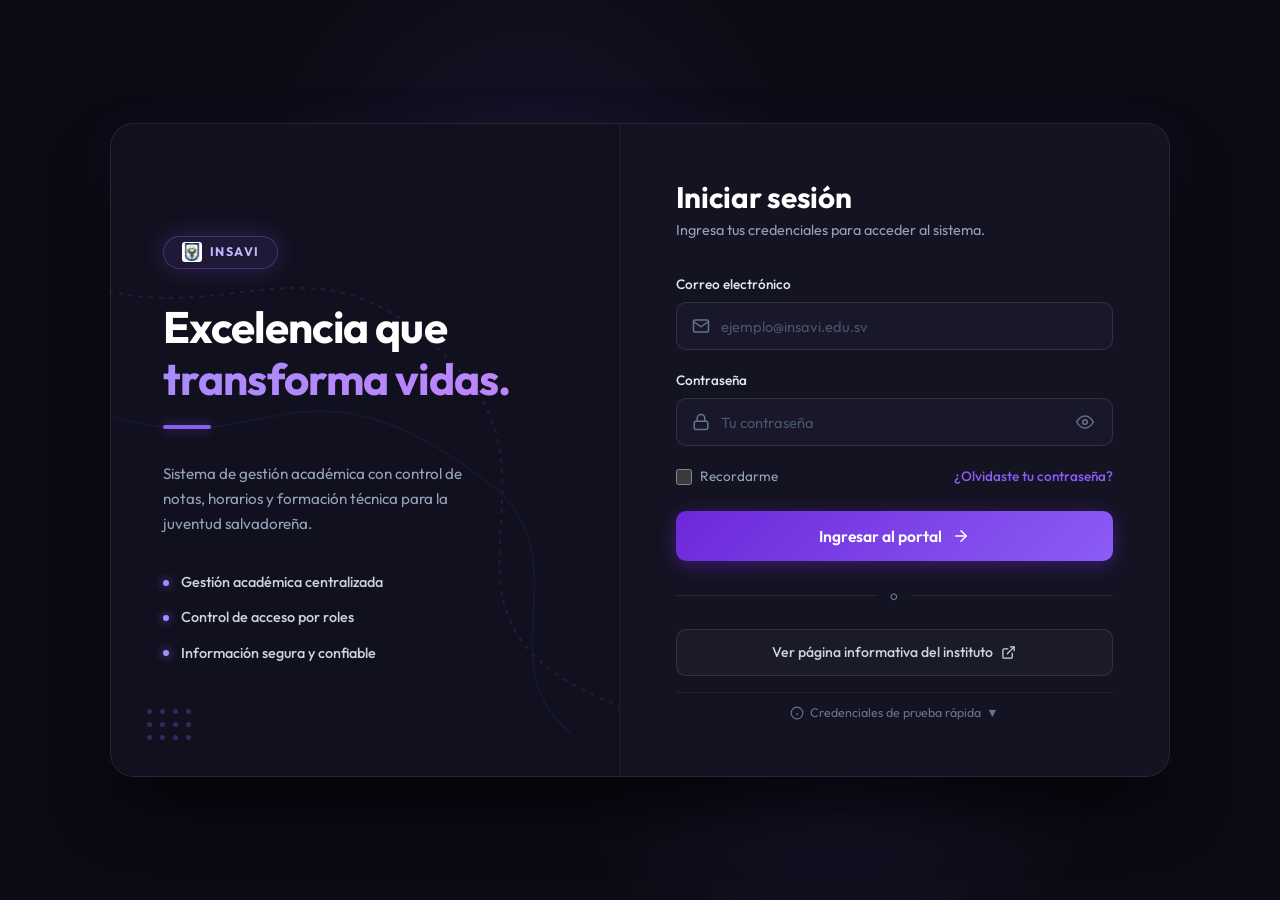
==== commit 3be10832: "feat: servicios daily task tickets per cargo, admin services supervision, .gitignore + README update" ====
--- a/dashboard.html
+++ b/dashboard.html
@@ -30,10 +30,17 @@
         <div class="logo">
           <img src="imgInsavi/img9.jpg" alt="Escudo INSAVI">
         </div>
-        <div>
+        <div style="flex: 1; min-width: 0;">
           <div class="brand-name">INSAVI</div>
           <div class="brand-sub" id="sidebarUserInfo">Portal Académico</div>
         </div>
+        <button class="sidebar-collapse-btn" onclick="toggleSidebarCollapse()" title="Ocultar menú lateral" aria-label="Ocultar menú">
+          <svg width="18" height="18" viewBox="0 0 24 24" fill="none" stroke="currentColor" stroke-width="2" stroke-linecap="round">
+            <line x1="4" y1="6" x2="20" y2="6"/>
+            <line x1="4" y1="12" x2="20" y2="12"/>
+            <line x1="4" y1="18" x2="20" y2="18"/>
+          </svg>
+        </button>
       </div>
 
       <nav class="sidebar-nav" id="sidebarNav" aria-label="Navegación principal">
@@ -93,10 +100,19 @@
 
       <!-- TOPBAR -->
       <header class="topbar">
-        <div style="position: relative; z-index: 2;">
-          <div class="greeting" id="greetingText">¡Buenas tardes, Carlos! 👋</div>
-          <h1 id="pageTitle" style="font-size: 1.8rem; margin-bottom: 0.2rem;">Gestión de usuarios</h1>
-          <p id="pageSubtitle" style="color: var(--text-muted); font-size: 0.9rem;">Administra los usuarios del sistema académico.</p>
+        <div class="topbar-left-wrap" style="display: flex; align-items: flex-start; gap: 1rem; position: relative; z-index: 2;">
+          <button class="btn-sidebar-toggle" id="btnToggleSidebar" onclick="toggleSidebarCollapse()" title="Alternar menú lateral" aria-label="Alternar menú lateral">
+            <svg width="20" height="20" viewBox="0 0 24 24" fill="none" stroke="currentColor" stroke-width="2.2" stroke-linecap="round">
+              <line x1="4" y1="6" x2="20" y2="6"/>
+              <line x1="4" y1="12" x2="20" y2="12"/>
+              <line x1="4" y1="18" x2="20" y2="18"/>
+            </svg>
+          </button>
+          <div>
+            <div class="greeting" id="greetingText">Buenas tardes, Carlos</div>
+            <h1 id="pageTitle" style="font-size: 1.8rem; margin-bottom: 0.2rem;">Gestión de usuarios</h1>
+            <p id="pageSubtitle" style="color: var(--text-muted); font-size: 0.9rem;">Administra los usuarios del sistema académico.</p>
+          </div>
         </div>
         <div class="topbar-actions" style="display: flex; flex-direction: column; align-items: flex-end; gap: 1rem; position: relative; z-index: 2;">
           <div class="user-chip">
@@ -132,7 +148,7 @@
       <!-- ==========================================
            PANEL ADMINISTRADOR
            ========================================== -->
-      <section class="panel active" id="panelAdmin">
+      <section class="panel" id="panelAdmin">
         
         <!-- Tab Usuarios -->
         <div class="admin-tab active" id="tabUsuarios">
@@ -357,6 +373,10 @@
           </div>
           <div class="pagination-widget" id="paginationHorarios"></div>
         </div>
+
+        <div class="admin-tab" id="tabServicios">
+          <div id="serviciosResumen"></div>
+          <div id="serviciosDetalleTrabajador" style="display: none; margin-top: 1rem;"></div>
         </div>
 
       </section>
@@ -366,228 +386,621 @@
            ========================================== -->
       <section class="panel" id="panelDocente">
 
-        <!-- KPIs -->
-        <div class="stats-grid">
-          <div class="kpi azul">
-            <div class="kpi-icon">
-              <svg width="24" height="24" viewBox="0 0 24 24" fill="none" stroke="currentColor" stroke-width="2"><path d="M4 19.5A2.5 2.5 0 0 1 6.5 17H20"/><path d="M6.5 2H20v20H6.5A2.5 2.5 0 0 1 4 19.5v-15A2.5 2.5 0 0 1 6.5 2z"/></svg>
-            </div>
-            <div class="kpi-content">
-              <div class="kpi-value tnum" id="statMisMaterias">0</div>
-              <div class="kpi-label">Mis materias</div>
-            </div>
-          </div>
-          <div class="kpi verde">
-            <div class="kpi-icon">
-              <svg width="24" height="24" viewBox="0 0 24 24" fill="none" stroke="currentColor" stroke-width="2"><path d="M17 21v-2a4 4 0 0 0-4-4H5a4 4 0 0 0-4 4v2"/><circle cx="9" cy="7" r="4"/><path d="M23 21v-2a4 4 0 0 0-3-3.87"/><path d="M16 3.13a4 4 0 0 1 0 7.75"/></svg>
-            </div>
-            <div class="kpi-content">
-              <div class="kpi-value tnum" id="statMisEstudiantes">0</div>
-              <div class="kpi-label">Estudiantes totales</div>
-            </div>
-          </div>
-          <div class="kpi amarillo">
-            <div class="kpi-icon">
-              <svg width="24" height="24" viewBox="0 0 24 24" fill="none" stroke="currentColor" stroke-width="2"><path d="M12 20h9"/><path d="M16.5 3.5a2.12 2.12 0 0 1 3 3L7 19l-4 1 1-4L16.5 3.5z"/></svg>
-            </div>
-            <div class="kpi-content">
-              <div class="kpi-value tnum" id="statNotasIngresadas">0</div>
-              <div class="kpi-label">Notas registradas</div>
+        <!-- KPIs MODERNOS DOCENTE -->
+        <div class="docente-kpi-grid">
+          <div class="docente-kpi-card" onclick="showDocenteSubPanel('resumen')">
+            <div class="docente-kpi-content">
+              <div class="docente-kpi-icon purple">
+                <svg width="24" height="24" viewBox="0 0 24 24" fill="none" stroke="currentColor" stroke-width="2" stroke-linecap="round" stroke-linejoin="round">
+                  <path d="M4 19.5A2.5 2.5 0 0 1 6.5 17H20"/>
+                  <path d="M6.5 2H20v20H6.5A2.5 2.5 0 0 1 4 19.5v-15A2.5 2.5 0 0 1 6.5 2z"/>
+                </svg>
+              </div>
+              <div class="docente-kpi-meta">
+                <div class="docente-kpi-value tnum" id="statMisMaterias">0</div>
+                <div class="docente-kpi-label">Mis materias</div>
+              </div>
+            </div>
+            <div class="docente-kpi-arrow">
+              <svg width="18" height="18" viewBox="0 0 24 24" fill="none" stroke="currentColor" stroke-width="2.5" stroke-linecap="round" stroke-linejoin="round"><polyline points="9 18 15 12 9 6"></polyline></svg>
+            </div>
+          </div>
+
+          <div class="docente-kpi-card" onclick="showDocenteSubPanel('notas')">
+            <div class="docente-kpi-content">
+              <div class="docente-kpi-icon cyan">
+                <svg width="24" height="24" viewBox="0 0 24 24" fill="none" stroke="currentColor" stroke-width="2" stroke-linecap="round" stroke-linejoin="round">
+                  <path d="M17 21v-2a4 4 0 0 0-4-4H5a4 4 0 0 0-4 4v2"/>
+                  <circle cx="9" cy="7" r="4"/>
+                  <path d="M23 21v-2a4 4 0 0 0-3-3.87"/>
+                  <path d="M16 3.13a4 4 0 0 1 0 7.75"/>
+                </svg>
+              </div>
+              <div class="docente-kpi-meta">
+                <div class="docente-kpi-value tnum" id="statMisEstudiantes">0</div>
+                <div class="docente-kpi-label">Estudiantes totales</div>
+              </div>
+            </div>
+            <div class="docente-kpi-arrow">
+              <svg width="18" height="18" viewBox="0 0 24 24" fill="none" stroke="currentColor" stroke-width="2.5" stroke-linecap="round" stroke-linejoin="round"><polyline points="9 18 15 12 9 6"></polyline></svg>
+            </div>
+          </div>
+
+          <div class="docente-kpi-card" onclick="showDocenteSubPanel('notas')">
+            <div class="docente-kpi-content">
+              <div class="docente-kpi-icon amber">
+                <svg width="24" height="24" viewBox="0 0 24 24" fill="none" stroke="currentColor" stroke-width="2" stroke-linecap="round" stroke-linejoin="round">
+                  <path d="M12 20h9"/>
+                  <path d="M16.5 3.5a2.12 2.12 0 0 1 3 3L7 19l-4 1 1-4L16.5 3.5z"/>
+                </svg>
+              </div>
+              <div class="docente-kpi-meta">
+                <div class="docente-kpi-value tnum" id="statNotasIngresadas">0</div>
+                <div class="docente-kpi-label">Notas registradas</div>
+              </div>
+            </div>
+            <div class="docente-kpi-arrow">
+              <svg width="18" height="18" viewBox="0 0 24 24" fill="none" stroke="currentColor" stroke-width="2.5" stroke-linecap="round" stroke-linejoin="round"><polyline points="9 18 15 12 9 6"></polyline></svg>
             </div>
           </div>
         </div>
 
         <!-- ZONA DE CALIFICACIONES (2 COLUMNAS) -->
-        <div class="docente-grid" style="display: grid; grid-template-columns: 320px 1fr; gap: 1.5rem; margin-bottom: 2.5rem;">
-          
-          <!-- Columna Izquierda: Lista de materias -->
-          <div class="card" style="padding: 1.5rem; border-top: 4px solid var(--accent);">
-            <h3 style="margin-bottom: 0.5rem; font-size: 1.15rem; color: var(--text-primary);">Materias Asignadas</h3>
-            <p style="color: var(--text-muted); font-size: 0.85rem; margin-bottom: 1.5rem;">Haz clic en una materia para ingresar calificaciones.</p>
-            <div id="listaMateriasCards" style="display: flex; flex-direction: column; gap: 0.75rem;">
-              <!-- Materias inyectadas aquí por JS -->
-            </div>
-          </div>
-
-          <!-- Columna Derecha: Tabla de notas -->
-          <div class="card" style="padding: 0; display: flex; flex-direction: column; min-height: 400px; overflow: hidden;">
-            <!-- Estado Vacio -->
-            <div id="panelNotasVacio" style="flex: 1; display: flex; flex-direction: column; justify-content: center; align-items: center; text-align: center; color: var(--text-muted); padding: 3rem;">
-              <div style="width: 64px; height: 64px; border-radius: 50%; background: var(--bg-canvas); display: flex; justify-content: center; align-items: center; margin-bottom: 1rem;">
-                <svg width="32" height="32" viewBox="0 0 24 24" fill="none" stroke="currentColor" stroke-width="1.5"><path d="M2 3h6a4 4 0 0 1 4 4v14a3 3 0 0 0-3-3H2z"/><path d="M22 3h-6a4 4 0 0 0-4 4v14a3 3 0 0 1 3-3h7z"/></svg>
-              </div>
-              <h3 style="color: var(--text-primary); margin-bottom: 0.5rem;">Ninguna materia seleccionada</h3>
-              <p style="max-width: 300px;">Selecciona una materia del panel izquierdo para visualizar a los estudiantes y gestionar sus calificaciones.</p>
-            </div>
+        <div id="docenteSeccionNotas" class="docente-seccion">
+          <div class="docente-grid-layout">
             
-            <!-- Estado Activo -->
-            <div id="panelNotasActivo" style="display: none; flex: 1; flex-direction: column;">
-              <div style="padding: 1.5rem 1.5rem 1rem 1.5rem; border-bottom: 1px solid var(--border-subtle); display: flex; justify-content: space-between; align-items: center; background: var(--bg-canvas);">
-                <div>
-                  <h3 id="tituloMateriaActiva" style="font-size: 1.25rem; color: var(--accent); margin-bottom: 0.2rem; font-weight: 700;">-</h3>
-                  <div style="display: flex; align-items: center; gap: 0.5rem; color: var(--text-secondary); font-size: 0.85rem;">
-                    <svg width="14" height="14" viewBox="0 0 24 24" fill="none" stroke="currentColor" stroke-width="2"><path d="M17 21v-2a4 4 0 0 0-4-4H5a4 4 0 0 0-4 4v2"/><circle cx="9" cy="7" r="4"/><path d="M23 21v-2a4 4 0 0 0-3-3.87"/><path d="M16 3.13a4 4 0 0 1 0 7.75"/></svg>
-                    <span id="subtituloSeccionActiva">-</span>
-                  </div>
-                </div>
-                <button class="btn btn-ghost btn-sm" onclick="Docente.imprimirNotas()" style="padding: 0.5rem 0.75rem; font-size: 0.8rem; border-radius: 6px;">
-                  <svg width="14" height="14" viewBox="0 0 24 24" fill="none" stroke="currentColor" stroke-width="2" stroke-linecap="round" stroke-linejoin="round">
-                    <polyline points="6 9 6 2 18 2 18 9"/><path d="M6 18H4a2 2 0 0 1-2-2v-5a2 2 0 0 1 2-2h16a2 2 0 0 1 2 2v5a2 2 0 0 1-2 2h-2"/><rect x="6" y="14" width="12" height="8"/>
+            <!-- Columna Izquierda: Materias Asignadas -->
+            <div class="docente-materias-card">
+              <div class="docente-materias-header">
+                <div class="docente-materias-title-wrap">
+                  <div class="docente-header-icon">
+                    <svg width="18" height="18" viewBox="0 0 24 24" fill="none" stroke="currentColor" stroke-width="2" stroke-linecap="round" stroke-linejoin="round">
+                      <path d="M4 19.5A2.5 2.5 0 0 1 6.5 17H20"/>
+                      <path d="M6.5 2H20v20H6.5A2.5 2.5 0 0 1 4 19.5v-15A2.5 2.5 0 0 1 6.5 2z"/>
+                    </svg>
+                  </div>
+                  <h3 class="docente-materias-title">Materias Asignadas</h3>
+                </div>
+                <svg width="16" height="16" viewBox="0 0 24 24" fill="none" stroke="currentColor" stroke-width="2" style="color: var(--text-muted);"><polyline points="6 9 12 15 18 9"></polyline></svg>
+              </div>
+              <p class="docente-materias-sub">Haz clic en una materia para ingresar calificaciones.</p>
+              
+              <div id="listaMateriasCards" class="docente-materias-list">
+                <!-- Materias inyectadas aquí por JS -->
+              </div>
+            </div>
+
+            <!-- Columna Derecha: Tabla de Notas -->
+            <div class="docente-calificaciones-card">
+              <!-- Estado Vacio (si no hay materias) -->
+              <div id="panelNotasVacio" style="flex: 1; display: none; flex-direction: column; justify-content: center; align-items: center; text-align: center; color: var(--text-muted); padding: 3rem;">
+                <div style="width: 64px; height: 64px; border-radius: 50%; background: var(--bg-canvas); display: flex; justify-content: center; align-items: center; margin-bottom: 1rem;">
+                  <svg width="32" height="32" viewBox="0 0 24 24" fill="none" stroke="currentColor" stroke-width="1.5"><path d="M2 3h6a4 4 0 0 1 4 4v14a3 3 0 0 0-3-3H2z"/><path d="M22 3h-6a4 4 0 0 0-4 4v14a3 3 0 0 1 3-3h7z"/></svg>
+                </div>
+                <h3 style="color: var(--text-primary); margin-bottom: 0.5rem;">Ninguna materia seleccionada</h3>
+                <p style="max-width: 300px;">Selecciona una materia del panel izquierdo para visualizar a los estudiantes y gestionar sus calificaciones.</p>
+              </div>
+              
+              <!-- Estado Activo -->
+              <div id="panelNotasActivo" style="display: flex; flex: 1; flex-direction: column;">
+                <div class="docente-calif-header">
+                  <div class="docente-calif-title-group">
+                    <div class="docente-calif-symbol" id="iconoMateriaActiva">
+                      <svg width="18" height="18" viewBox="0 0 24 24" fill="none" stroke="currentColor" stroke-width="2.5" stroke-linecap="round" stroke-linejoin="round"><path d="M18 4H6l7 8-7 8h12"/></svg>
+                    </div>
+                    <div class="docente-calif-titles">
+                      <h3 class="docente-calif-materia" id="tituloMateriaActiva">-</h3>
+                      <span class="docente-calif-seccion" id="subtituloSeccionActiva">-</span>
+                    </div>
+                  </div>
+                  <button class="docente-btn-print" onclick="Docente.imprimirNotas()" title="Imprimir registro de notas">
+                    <svg width="16" height="16" viewBox="0 0 24 24" fill="none" stroke="currentColor" stroke-width="2" stroke-linecap="round" stroke-linejoin="round">
+                      <polyline points="6 9 6 2 18 2 18 9"/><path d="M6 18H4a2 2 0 0 1-2-2v-5a2 2 0 0 1 2-2h16a2 2 0 0 1 2 2v5a2 2 0 0 1-2 2h-2"/><rect x="6" y="14" width="12" height="8"/>
+                    </svg>
+                  </button>
+                </div>
+                
+                <div class="docente-table-wrap">
+                  <table class="docente-table" id="tablaNotasNuevas">
+                    <thead>
+                      <tr>
+                        <th>Estudiante</th>
+                        <th style="width: 90px;">Nota 1</th>
+                        <th style="width: 90px;">Nota 2</th>
+                        <th style="width: 90px;">Nota 3</th>
+                        <th style="width: 90px;">Prom.</th>
+                        <th style="width: 140px;">Acción</th>
+                      </tr>
+                    </thead>
+                    <tbody>
+                      <!-- Estudiantes inyectados aquí dinámicamente -->
+                    </tbody>
+                  </table>
+                </div>
+
+                <!-- Resumen inferior dentro de la tarjeta -->
+                <div class="docente-table-footer" id="resumenRendimiento">
+                  <div class="docente-footer-left" id="resumenRendimientoTexto">
+                    <svg width="15" height="15" viewBox="0 0 24 24" fill="none" stroke="currentColor" stroke-width="2"><circle cx="12" cy="12" r="10"/><polyline points="12 6 12 12 16 14"/></svg>
+                    <span>Resumen de la clase: -</span>
+                  </div>
+                  <div class="docente-footer-right" id="resumenUltimaActualizacion">
+                    <svg width="14" height="14" viewBox="0 0 24 24" fill="none" stroke="currentColor" stroke-width="2"><rect x="3" y="4" width="18" height="18" rx="2" ry="2"/><line x1="16" y1="2" x2="16" y2="6"/><line x1="8" y1="2" x2="8" y2="6"/><line x1="3" y1="10" x2="21" y2="10"/></svg>
+                    <span>Última actualización: Hoy, 16:45</span>
+                  </div>
+                </div>
+
+              </div>
+            </div>
+
+          </div>
+        </div>
+
+        <!-- SECCIÓN: MI HORARIO DE CLASES -->
+        <div id="docenteSeccionHorario" class="docente-seccion">
+          <div class="docente-horario-card">
+            <div class="docente-horario-header">
+              <div class="docente-horario-title-wrap">
+                <div class="docente-horario-icon">
+                  <svg width="18" height="18" viewBox="0 0 24 24" fill="none" stroke="currentColor" stroke-width="2" stroke-linecap="round" stroke-linejoin="round">
+                    <rect x="3" y="4" width="18" height="18" rx="2" ry="2"/>
+                    <line x1="16" y1="2" x2="16" y2="6"/>
+                    <line x1="8" y1="2" x2="8" y2="6"/>
+                    <line x1="3" y1="10" x2="21" y2="10"/>
+                  </svg>
+                </div>
+                <h2 class="docente-horario-title">Mi horario de clases</h2>
+              </div>
+              <a class="docente-horario-link" onclick="Docente.verCalendarioCompleto(); return false;">
+                Ver calendario completo
+                <svg width="15" height="15" viewBox="0 0 24 24" fill="none" stroke="currentColor" stroke-width="2.5" stroke-linecap="round" stroke-linejoin="round"><polyline points="9 18 15 12 9 6"/></svg>
+              </a>
+            </div>
+            
+            <div id="horarioDocente">
+              <!-- Grid de 5 días inyectado por JS -->
+            </div>
+          </div>
+        </div>
+
+      </section>
+
+      <!-- ==========================================
+           PANEL ESTUDIANTE (REDISEÑADO CON SUB-VISTAS)
+           ========================================== -->
+      <section class="panel" id="panelEstudiante">
+
+        <!-- SUB-VISTA 1: RESUMEN GENERAL -->
+        <div id="estudianteSeccionResumen" class="estudiante-subseccion">
+          <!-- KPI GRID ESTUDIANTE -->
+          <div class="docente-kpi-grid">
+            <div class="docente-kpi-card" onclick="showEstudianteSubPanel('notas')" title="Ver detalle de notas">
+              <div class="docente-kpi-content">
+                <div class="docente-kpi-icon purple">
+                  <svg width="24" height="24" viewBox="0 0 24 24" fill="none" stroke="currentColor" stroke-width="2" stroke-linecap="round" stroke-linejoin="round">
+                    <line x1="18" y1="20" x2="18" y2="10"/><line x1="12" y1="20" x2="12" y2="4"/><line x1="6" y1="20" x2="6" y2="14"/>
+                  </svg>
+                </div>
+                <div class="docente-kpi-meta">
+                  <div class="docente-kpi-value tnum" id="statPromedioGeneral">-</div>
+                  <div class="docente-kpi-label">Promedio general</div>
+                </div>
+              </div>
+              <div class="docente-kpi-arrow">
+                <svg width="18" height="18" viewBox="0 0 24 24" fill="none" stroke="currentColor" stroke-width="2.5"><polyline points="9 18 15 12 9 6"/></svg>
+              </div>
+            </div>
+            <div class="docente-kpi-card" onclick="showEstudianteSubPanel('notas')" title="Ver materias">
+              <div class="docente-kpi-content">
+                <div class="docente-kpi-icon green">
+                  <svg width="24" height="24" viewBox="0 0 24 24" fill="none" stroke="currentColor" stroke-width="2" stroke-linecap="round" stroke-linejoin="round">
+                    <path d="M4 19.5A2.5 2.5 0 0 1 6.5 17H20"/><path d="M6.5 2H20v20H6.5A2.5 2.5 0 0 1 4 19.5v-15A2.5 2.5 0 0 1 6.5 2z"/>
+                  </svg>
+                </div>
+                <div class="docente-kpi-meta">
+                  <div class="docente-kpi-value tnum" id="statMisMateriasEst">0</div>
+                  <div class="docente-kpi-label">Materias cursando</div>
+                </div>
+              </div>
+              <div class="docente-kpi-arrow">
+                <svg width="18" height="18" viewBox="0 0 24 24" fill="none" stroke="currentColor" stroke-width="2.5"><polyline points="9 18 15 12 9 6"/></svg>
+              </div>
+            </div>
+            <div class="docente-kpi-card" onclick="showEstudianteSubPanel('notas')" title="Ver calificaciones">
+              <div class="docente-kpi-content">
+                <div class="docente-kpi-icon amber">
+                  <svg width="24" height="24" viewBox="0 0 24 24" fill="none" stroke="currentColor" stroke-width="2" stroke-linecap="round" stroke-linejoin="round">
+                    <path d="M12 20h9"/><path d="M16.5 3.5a2.12 2.12 0 0 1 3 3L7 19l-4 1 1-4L16.5 3.5z"/>
+                  </svg>
+                </div>
+                <div class="docente-kpi-meta">
+                  <div class="docente-kpi-value tnum" id="statTotalNotasEst">0</div>
+                  <div class="docente-kpi-label">Notas registradas</div>
+                </div>
+              </div>
+              <div class="docente-kpi-arrow">
+                <svg width="18" height="18" viewBox="0 0 24 24" fill="none" stroke="currentColor" stroke-width="2.5"><polyline points="9 18 15 12 9 6"/></svg>
+              </div>
+            </div>
+            <div class="docente-kpi-card" onclick="showEstudianteSubPanel('notas')" title="Ver aprobadas">
+              <div class="docente-kpi-content">
+                <div class="docente-kpi-icon cyan">
+                  <svg width="24" height="24" viewBox="0 0 24 24" fill="none" stroke="currentColor" stroke-width="2" stroke-linecap="round" stroke-linejoin="round">
+                    <path d="M22 11.08V12a10 10 0 1 1-5.93-9.14"/><polyline points="22 4 12 14.01 9 11.01"/>
+                  </svg>
+                </div>
+                <div class="docente-kpi-meta">
+                  <div class="docente-kpi-value tnum" id="statAprobadas">0</div>
+                  <div class="docente-kpi-label">Aprobadas</div>
+                </div>
+              </div>
+              <div class="docente-kpi-arrow">
+                <svg width="18" height="18" viewBox="0 0 24 24" fill="none" stroke="currentColor" stroke-width="2.5"><polyline points="9 18 15 12 9 6"/></svg>
+              </div>
+            </div>
+          </div>
+
+          <!-- GRID PRINCIPAL RESUMEN (Calificaciones a la izquierda, Widgets a la derecha) -->
+          <div class="estudiante-resumen-grid">
+            <!-- Columna Izquierda: Mis Calificaciones con iconos temáticos -->
+            <div class="docente-materias-card">
+              <div class="docente-materias-header">
+                <div class="docente-materias-title-wrap">
+                  <div class="docente-header-icon">
+                    <svg width="18" height="18" viewBox="0 0 24 24" fill="none" stroke="currentColor" stroke-width="2">
+                      <path d="M4 19.5A2.5 2.5 0 0 1 6.5 17H20"/><path d="M6.5 2H20v20H6.5A2.5 2.5 0 0 1 4 19.5v-15A2.5 2.5 0 0 1 6.5 2z"/>
+                    </svg>
+                  </div>
+                  <h3 class="docente-materias-title">Mis calificaciones</h3>
+                </div>
+                <div style="display: flex; align-items: center; gap: 0.75rem;">
+                  <button class="est-link-btn" onclick="showEstudianteSubPanel('notas')">
+                    Ver detalle completo
+                    <svg width="14" height="14" viewBox="0 0 24 24" fill="none" stroke="currentColor" stroke-width="2.5"><polyline points="9 18 15 12 9 6"/></svg>
+                  </button>
+                  <button class="docente-btn-print" onclick="Estudiante.imprimirNotas()" title="Imprimir reporte">
+                    <svg width="16" height="16" viewBox="0 0 24 24" fill="none" stroke="currentColor" stroke-width="2">
+                      <polyline points="6 9 6 2 18 2 18 9"/><path d="M6 18H4a2 2 0 0 1-2-2v-5a2 2 0 0 1 2-2h16a2 2 0 0 1 2 2v5a2 2 0 0 1-2 2h-2"/><rect x="6" y="14" width="12" height="8"/>
+                    </svg>
+                  </button>
+                </div>
+              </div>
+              <div class="est-notas-list" id="notasEstudiante"></div>
+            </div>
+
+            <!-- Columna Derecha: Widgets (Horario de hoy, Calendario, Progreso) -->
+            <div class="est-widgets-col">
+              <!-- Horario de Clases Widget -->
+              <div class="est-widget-card">
+                <div class="docente-materias-header" style="margin-bottom: 0.75rem;">
+                  <div class="docente-materias-title-wrap">
+                    <div class="docente-header-icon">
+                      <svg width="16" height="16" viewBox="0 0 24 24" fill="none" stroke="currentColor" stroke-width="2">
+                        <rect x="3" y="4" width="18" height="18" rx="2" ry="2"/><line x1="16" y1="2" x2="16" y2="6"/><line x1="8" y1="2" x2="8" y2="6"/><line x1="3" y1="10" x2="21" y2="10"/>
+                      </svg>
+                    </div>
+                    <h3 class="docente-materias-title" style="font-size: 0.95rem;">Mi horario de clases</h3>
+                  </div>
+                  <button class="est-link-btn" onclick="showEstudianteSubPanel('horario')">
+                    Ver semana
+                    <svg width="14" height="14" viewBox="0 0 24 24" fill="none" stroke="currentColor" stroke-width="2.5"><polyline points="9 18 15 12 9 6"/></svg>
+                  </button>
+                </div>
+                <!-- Day Pills -->
+                <div class="est-dia-pills" id="estDiaPills">
+                  <button class="est-dia-pill active" data-dia="Lunes" onclick="Estudiante.seleccionarDiaHorario('Lunes')">Lun</button>
+                  <button class="est-dia-pill" data-dia="Martes" onclick="Estudiante.seleccionarDiaHorario('Martes')">Mar</button>
+                  <button class="est-dia-pill" data-dia="Miércoles" onclick="Estudiante.seleccionarDiaHorario('Miércoles')">Mié</button>
+                  <button class="est-dia-pill" data-dia="Jueves" onclick="Estudiante.seleccionarDiaHorario('Jueves')">Jue</button>
+                  <button class="est-dia-pill" data-dia="Viernes" onclick="Estudiante.seleccionarDiaHorario('Viernes')">Vie</button>
+                </div>
+                <div id="estudianteHorarioHoy" class="est-horario-hoy-list"></div>
+              </div>
+
+              <!-- Mini Calendario y Progreso Widget en fila -->
+              <div class="est-side-row">
+                <!-- Mini Calendario -->
+                <div class="est-widget-card est-calendario-wrap">
+                  <div class="est-cal-header">
+                    <span id="estCalMesNombre">Septiembre 2026</span>
+                  </div>
+                  <div class="est-cal-grid" id="estCalGrid"></div>
+                </div>
+
+                <!-- Progreso Académico Circular -->
+                <div class="est-widget-card est-progreso-wrap">
+                  <div class="est-progreso-title">Progreso académico</div>
+                  <div class="est-ring-container">
+                    <svg class="est-ring-svg" width="90" height="90" viewBox="0 0 90 90">
+                      <circle class="est-ring-bg" cx="45" cy="45" r="36" />
+                      <circle class="est-ring-bar" id="estRingBar" cx="45" cy="45" r="36" />
+                    </svg>
+                    <div class="est-ring-label">
+                      <span class="est-ring-pct" id="estProgresoPct">0%</span>
+                      <span class="est-ring-sub">Aprobado</span>
+                    </div>
+                  </div>
+                  <div class="est-progreso-desc" id="estProgresoDesc">Materias aprobadas</div>
+                </div>
+              </div>
+            </div>
+          </div>
+
+          <!-- FILA INFERIOR: Estadísticas Generales (Gráfica de promedios + Ranking) -->
+          <div class="est-bottom-grid">
+            <!-- Gráfica de Promedios por Período -->
+            <div class="docente-materias-card">
+              <div class="docente-materias-header">
+                <div class="docente-materias-title-wrap">
+                  <div class="docente-header-icon">
+                    <svg width="18" height="18" viewBox="0 0 24 24" fill="none" stroke="currentColor" stroke-width="2">
+                      <line x1="18" y1="20" x2="18" y2="10"/><line x1="12" y1="20" x2="12" y2="4"/><line x1="6" y1="20" x2="6" y2="14"/>
+                    </svg>
+                  </div>
+                  <h3 class="docente-materias-title">Estadísticas de rendimiento</h3>
+                </div>
+                <div class="docente-footer-right">
+                  <span style="font-size: 0.8rem; color: var(--text-muted);">Promedio por período</span>
+                </div>
+              </div>
+              <div class="est-chart-wrap" id="estChartWrap"></div>
+            </div>
+
+            <!-- Mejores Calificaciones Ranking -->
+            <div class="docente-materias-card">
+              <div class="docente-materias-header">
+                <div class="docente-materias-title-wrap">
+                  <div class="docente-header-icon">
+                    <svg width="18" height="18" viewBox="0 0 24 24" fill="none" stroke="currentColor" stroke-width="2">
+                      <circle cx="12" cy="8" r="6"/><path d="M15.477 12.89 17 22l-5-3-5 3 1.523-9.11"/>
+                    </svg>
+                  </div>
+                  <h3 class="docente-materias-title">Mejores calificaciones</h3>
+                </div>
+              </div>
+              <div class="est-ranking-list" id="estRankingList"></div>
+            </div>
+          </div>
+        </div>
+
+        <!-- SUB-VISTA 2: MIS NOTAS (VISTA COMPLETA Y DETALLADA) -->
+        <div id="estudianteSeccionNotas" class="estudiante-subseccion" style="display: none;">
+          <div class="docente-calificaciones-card" style="margin-bottom: 1.5rem;">
+            <div class="docente-calif-header">
+              <div class="docente-calif-title-group">
+                <div class="docente-calif-symbol">
+                  <svg width="18" height="18" viewBox="0 0 24 24" fill="none" stroke="currentColor" stroke-width="2.5"><path d="M12 20h9"/><path d="M16.5 3.5a2.12 2.12 0 0 1 3 3L7 19l-4 1 1-4L16.5 3.5z"/></svg>
+                </div>
+                <div class="docente-calif-titles">
+                  <h3 class="docente-calif-materia">Registro completo de calificaciones</h3>
+                  <span class="docente-calif-seccion" id="subtituloDetalleEstudiante">Evaluación continua y desglose por materia</span>
+                </div>
+              </div>
+              <button class="docente-btn-print" onclick="Estudiante.imprimirNotas()" title="Imprimir reporte completo">
+                <svg width="16" height="16" viewBox="0 0 24 24" fill="none" stroke="currentColor" stroke-width="2">
+                  <polyline points="6 9 6 2 18 2 18 9"/><path d="M6 18H4a2 2 0 0 1-2-2v-5a2 2 0 0 1 2-2h16a2 2 0 0 1 2 2v5a2 2 0 0 1-2 2h-2"/><rect x="6" y="14" width="12" height="8"/>
+                </svg>
+              </button>
+            </div>
+            
+            <div class="docente-table-wrap">
+              <table class="docente-table" id="tablaNotasEstudianteCompleta">
+                <thead>
+                  <tr>
+                    <th>Materia</th>
+                    <th>Docente</th>
+                    <th style="width: 85px; text-align: center;">Nota 1</th>
+                    <th style="width: 85px; text-align: center;">Nota 2</th>
+                    <th style="width: 85px; text-align: center;">Nota 3</th>
+                    <th style="width: 95px; text-align: center;">Promedio</th>
+                    <th style="width: 110px; text-align: center;">Estado</th>
+                  </tr>
+                </thead>
+                <tbody id="notasEstudianteTablaBody"></tbody>
+              </table>
+            </div>
+
+            <div class="docente-table-footer" id="footerNotasDetalle">
+              <div class="docente-footer-left" id="footerNotasDetalleTexto">
+                <svg width="15" height="15" viewBox="0 0 24 24" fill="none" stroke="currentColor" stroke-width="2"><circle cx="12" cy="12" r="10"/><polyline points="12 6 12 12 16 14"/></svg>
+                <span>Resumen académico: Calculado según ponderaciones oficiales</span>
+              </div>
+            </div>
+          </div>
+        </div>
+
+        <!-- SUB-VISTA 3: MI HORARIO (VISTA SEMANAL COMPLETA) -->
+        <div id="estudianteSeccionHorario" class="estudiante-subseccion" style="display: none;">
+          <div class="docente-horario-card">
+            <div class="docente-horario-header">
+              <div class="docente-horario-title-wrap">
+                <div class="docente-horario-icon">
+                  <svg width="18" height="18" viewBox="0 0 24 24" fill="none" stroke="currentColor" stroke-width="2">
+                    <rect x="3" y="4" width="18" height="18" rx="2" ry="2"/><line x1="16" y1="2" x2="16" y2="6"/><line x1="8" y1="2" x2="8" y2="6"/><line x1="3" y1="10" x2="21" y2="10"/>
+                  </svg>
+                </div>
+                <h2 class="docente-horario-title">Mi horario de clases semanal</h2>
+              </div>
+              <button class="docente-btn-print" onclick="window.print()" title="Imprimir horario">
+                <svg width="16" height="16" viewBox="0 0 24 24" fill="none" stroke="currentColor" stroke-width="2">
+                  <polyline points="6 9 6 2 18 2 18 9"/><path d="M6 18H4a2 2 0 0 1-2-2v-5a2 2 0 0 1 2-2h16a2 2 0 0 1 2 2v5a2 2 0 0 1-2 2h-2"/><rect x="6" y="14" width="12" height="8"/>
+                </svg>
+              </button>
+            </div>
+            
+            <div id="horarioEstudianteCompleto">
+              <!-- Grid de 5 días inyectado por JS -->
+            </div>
+          </div>
+        </div>
+
+      </section>
+
+      <!-- ==========================================
+           PANEL PADRE DE FAMILIA (REDISEÑADO)
+           ========================================== -->
+      <section class="panel" id="panelPadre">
+
+        <!-- VISTA INICIAL: KPIs de resumen familiar -->
+        <div id="padreVistaResumen">
+          <div class="docente-kpi-grid">
+            <div class="docente-kpi-card" onclick="showPadreSubPanel('hijos')">
+              <div class="docente-kpi-content">
+                <div class="docente-kpi-icon purple">
+                  <svg width="24" height="24" viewBox="0 0 24 24" fill="none" stroke="currentColor" stroke-width="2" stroke-linecap="round" stroke-linejoin="round">
+                    <path d="M17 21v-2a4 4 0 0 0-4-4H5a4 4 0 0 0-4 4v2"/><circle cx="9" cy="7" r="4"/><path d="M23 21v-2a4 4 0 0 0-3-3.87"/><path d="M16 3.13a4 4 0 0 1 0 7.75"/>
+                  </svg>
+                </div>
+                <div class="docente-kpi-meta">
+                  <div class="docente-kpi-value tnum" id="statTotalHijos">0</div>
+                  <div class="docente-kpi-label">Hijos registrados</div>
+                </div>
+              </div>
+              <div class="docente-kpi-arrow">
+                <svg width="18" height="18" viewBox="0 0 24 24" fill="none" stroke="currentColor" stroke-width="2.5" stroke-linecap="round" stroke-linejoin="round"><polyline points="9 18 15 12 9 6"></polyline></svg>
+              </div>
+            </div>
+            <div class="docente-kpi-card" onclick="showPadreSubPanel('hijos')">
+              <div class="docente-kpi-content">
+                <div class="docente-kpi-icon green">
+                  <svg width="24" height="24" viewBox="0 0 24 24" fill="none" stroke="currentColor" stroke-width="2" stroke-linecap="round" stroke-linejoin="round">
+                    <line x1="18" y1="20" x2="18" y2="10"/><line x1="12" y1="20" x2="12" y2="4"/><line x1="6" y1="20" x2="6" y2="14"/>
+                  </svg>
+                </div>
+                <div class="docente-kpi-meta">
+                  <div class="docente-kpi-value tnum" id="statPromedioFamilia">-</div>
+                  <div class="docente-kpi-label">Promedio familiar</div>
+                </div>
+              </div>
+              <div class="docente-kpi-arrow">
+                <svg width="18" height="18" viewBox="0 0 24 24" fill="none" stroke="currentColor" stroke-width="2.5" stroke-linecap="round" stroke-linejoin="round"><polyline points="9 18 15 12 9 6"></polyline></svg>
+              </div>
+            </div>
+            <div class="docente-kpi-card" onclick="showPadreSubPanel('hijos')">
+              <div class="docente-kpi-content">
+                <div class="docente-kpi-icon cyan">
+                  <svg width="24" height="24" viewBox="0 0 24 24" fill="none" stroke="currentColor" stroke-width="2" stroke-linecap="round" stroke-linejoin="round">
+                    <path d="M22 11.08V12a10 10 0 1 1-5.93-9.14"/><polyline points="22 4 12 14.01 9 11.01"/>
+                  </svg>
+                </div>
+                <div class="docente-kpi-meta">
+                  <div class="docente-kpi-value tnum" id="statHijosAprobados">0</div>
+                  <div class="docente-kpi-label">Con materias al día</div>
+                </div>
+              </div>
+              <div class="docente-kpi-arrow">
+                <svg width="18" height="18" viewBox="0 0 24 24" fill="none" stroke="currentColor" stroke-width="2.5" stroke-linecap="round" stroke-linejoin="round"><polyline points="9 18 15 12 9 6"></polyline></svg>
+              </div>
+            </div>
+          </div>
+
+          <!-- Mini-preview cards de hijos en la vista resumen -->
+          <div class="padre-hijos-preview" id="padreHijosPreview"></div>
+        </div>
+
+        <!-- VISTA DETALLE: Panel 2 columnas al seleccionar hijo -->
+        <div id="padreVistaDetalle" style="display: none;">
+          <div class="docente-grid-layout" style="grid-template-columns: 280px 1fr;">
+
+            <!-- Columna Izquierda: Lista de hijos -->
+            <div class="docente-materias-card">
+              <div class="docente-materias-header">
+                <div class="docente-materias-title-wrap">
+                  <div class="docente-header-icon">
+                    <svg width="18" height="18" viewBox="0 0 24 24" fill="none" stroke="currentColor" stroke-width="2">
+                      <path d="M17 21v-2a4 4 0 0 0-4-4H5a4 4 0 0 0-4 4v2"/><circle cx="9" cy="7" r="4"/><path d="M23 21v-2a4 4 0 0 0-3-3.87"/><path d="M16 3.13a4 4 0 0 1 0 7.75"/>
+                    </svg>
+                  </div>
+                  <h3 class="docente-materias-title">Mis hijos</h3>
+                </div>
+                <button class="docente-btn-print" onclick="Padre.volverResumen()" title="Volver al resumen">
+                  <svg width="16" height="16" viewBox="0 0 24 24" fill="none" stroke="currentColor" stroke-width="2" stroke-linecap="round" stroke-linejoin="round">
+                    <line x1="19" y1="12" x2="5" y2="12"/><polyline points="12 19 5 12 12 5"/>
                   </svg>
                 </button>
               </div>
-              
-              <div class="table-wrap" style="flex: 1; margin: 0; border: none; border-radius: 0;">
-                <table class="data-table" id="tablaNotasNuevas">
-                  <thead>
-                    <tr>
-                      <th style="padding-left: 1.5rem;">Estudiante</th>
-                      <th style="width: 80px; text-align: center;">Nota 1</th>
-                      <th style="width: 80px; text-align: center;">Nota 2</th>
-                      <th style="width: 80px; text-align: center;">Nota 3</th>
-                      <th style="width: 90px; text-align: center;">Prom.</th>
-                      <th style="width: 100px; text-align: center; padding-right: 1.5rem;">Acción</th>
-                    </tr>
-                  </thead>
-                  <tbody></tbody>
-                </table>
-              </div>
-            </div>
-          </div>
-
-        </div>
-
-        <!-- HORARIO -->
-        <div class="section-head mt-3">
-          <h2>Mi horario de clases</h2>
-        </div>
-        <div class="card" style="padding: 1.5rem;">
-          <div id="horarioDocente"></div>
-        </div>
-
-      </section>
-
-      <!-- ==========================================
-           PANEL ESTUDIANTE
-           ========================================== -->
-      <section class="panel" id="panelEstudiante">
-
-        <div class="stats-grid">
-          <div class="kpi azul">
-            <div class="kpi-icon">
-              <svg width="20" height="20" viewBox="0 0 24 24" fill="none" stroke="currentColor" stroke-width="2" stroke-linecap="round" stroke-linejoin="round">
-                <line x1="18" y1="20" x2="18" y2="10"/>
-                <line x1="12" y1="20" x2="12" y2="4"/>
-                <line x1="6" y1="20" x2="6" y2="14"/>
-              </svg>
-            </div>
-            <div class="kpi-content">
-              <div class="kpi-value tnum" id="statPromedioGeneral">-</div>
-              <div class="kpi-label">Promedio general</div>
-            </div>
-          </div>
-          <div class="kpi verde">
-            <div class="kpi-icon">
-              <svg width="20" height="20" viewBox="0 0 24 24" fill="none" stroke="currentColor" stroke-width="2" stroke-linecap="round" stroke-linejoin="round">
-                <path d="M4 19.5A2.5 2.5 0 0 1 6.5 17H20"/>
-                <path d="M6.5 2H20v20H6.5A2.5 2.5 0 0 1 4 19.5v-15A2.5 2.5 0 0 1 6.5 2z"/>
-              </svg>
-            </div>
-            <div class="kpi-content">
-              <div class="kpi-value tnum" id="statMisMateriasEst">0</div>
-              <div class="kpi-label">Materias</div>
-            </div>
-          </div>
-          <div class="kpi amarillo">
-            <div class="kpi-icon">
-              <svg width="20" height="20" viewBox="0 0 24 24" fill="none" stroke="currentColor" stroke-width="2" stroke-linecap="round" stroke-linejoin="round">
-                <path d="M12 20h9"/>
-                <path d="M16.5 3.5a2.12 2.12 0 0 1 3 3L7 19l-4 1 1-4L16.5 3.5z"/>
-              </svg>
-            </div>
-            <div class="kpi-content">
-              <div class="kpi-value tnum" id="statTotalNotasEst">0</div>
-              <div class="kpi-label">Notas registradas</div>
-            </div>
-          </div>
-        </div>
-
-        <div class="section-head">
-          <h2>Mis calificaciones</h2>
-          <button class="btn btn-ghost btn-sm" onclick="Estudiante.imprimirNotas()" style="padding: 0.5rem 0.75rem; font-size: 0.8rem; border-radius: 6px;">
-            <svg width="14" height="14" viewBox="0 0 24 24" fill="none" stroke="currentColor" stroke-width="2" stroke-linecap="round" stroke-linejoin="round">
-              <polyline points="6 9 6 2 18 2 18 9"/><path d="M6 18H4a2 2 0 0 1-2-2v-5a2 2 0 0 1 2-2h16a2 2 0 0 1 2 2v5a2 2 0 0 1-2 2h-2"/><rect x="6" y="14" width="12" height="8"/>
-            </svg>
-            Imprimir
-          </button>
-        </div>
-        <div class="notas-list" id="notasEstudiante"></div>
-
-        <div class="section-head mt-3">
-          <h2>Mi horario de clases</h2>
-        </div>
-        <div id="horarioEstudiante"></div>
-
-      </section>
-
-      <!-- ==========================================
-           PANEL PADRE DE FAMILIA
-           ========================================== -->
-      <section class="panel" id="panelPadre">
-        
-        <div class="docente-grid" style="display: grid; grid-template-columns: 320px 1fr; gap: 1.5rem; margin-bottom: 2.5rem;">
-          <!-- Columna Izquierda: Lista de hijos -->
-          <div class="card" style="padding: 1.5rem; border-top: 4px solid var(--accent);">
-            <h3 style="margin-bottom: 0.5rem; font-size: 1.15rem; color: var(--text-primary);">Mis Hijos</h3>
-            <p style="color: var(--text-muted); font-size: 0.85rem; margin-bottom: 1.5rem;">Selecciona a un hijo para ver su rendimiento académico.</p>
-            <div id="listaHijosCards" style="display: flex; flex-direction: column; gap: 0.75rem;">
-              <!-- Hijos inyectados aquí por JS -->
-            </div>
-          </div>
-
-          <!-- Columna Derecha: Información del hijo -->
-          <div class="card" style="padding: 0; display: flex; flex-direction: column; min-height: 400px; overflow: hidden;">
-            <!-- Estado Vacio -->
-            <div id="panelPadreVacio" style="flex: 1; display: flex; flex-direction: column; justify-content: center; align-items: center; text-align: center; color: var(--text-muted); padding: 3rem;">
-              <div style="width: 64px; height: 64px; border-radius: 50%; background: var(--bg-canvas); display: flex; justify-content: center; align-items: center; margin-bottom: 1rem;">
-                <svg width="32" height="32" viewBox="0 0 24 24" fill="none" stroke="currentColor" stroke-width="1.5"><path d="M17 21v-2a4 4 0 0 0-4-4H5a4 4 0 0 0-4 4v2"/><circle cx="9" cy="7" r="4"/><path d="M23 21v-2a4 4 0 0 0-3-3.87"/><path d="M16 3.13a4 4 0 0 1 0 7.75"/></svg>
-              </div>
-              <h3 style="color: var(--text-primary); margin-bottom: 0.5rem;">Ningún estudiante seleccionado</h3>
-              <p style="max-width: 300px;">Selecciona a tu hijo del panel izquierdo para visualizar sus calificaciones y horarios.</p>
-            </div>
-            
-            <!-- Estado Activo -->
-            <div id="infoHijo" style="display: none; padding: 1.5rem;">
-              <div style="display: flex; justify-content: space-between; align-items: center; margin-bottom: 1.5rem;">
-                <div>
-                  <h3 id="nombreHijoActivo" style="font-size: 1.5rem; color: var(--accent); margin-bottom: 0.2rem; font-weight: 700;">-</h3>
-                  <div style="display: flex; align-items: center; gap: 0.5rem; color: var(--text-secondary); font-size: 0.9rem;">
-                    <svg width="14" height="14" viewBox="0 0 24 24" fill="none" stroke="currentColor" stroke-width="2"><path d="M17 21v-2a4 4 0 0 0-4-4H5a4 4 0 0 0-4 4v2"/><circle cx="9" cy="7" r="4"/><path d="M23 21v-2a4 4 0 0 0-3-3.87"/><path d="M16 3.13a4 4 0 0 1 0 7.75"/></svg>
-                    <span id="statSeccionHijo">-</span>
-                  </div>
-                </div>
-                <div class="kpi azul" style="min-width: 160px;">
-                  <div class="kpi-icon" style="width: 40px; height: 40px;">
-                    <svg width="20" height="20" viewBox="0 0 24 24" fill="none" stroke="currentColor" stroke-width="2" stroke-linecap="round" stroke-linejoin="round">
-                      <circle cx="12" cy="12" r="10"/>
-                      <polyline points="12 6 12 12 16 14"/>
-                    </svg>
-                  </div>
-                  <div class="kpi-content">
-                    <div class="kpi-value tnum" id="statPromedioHijo" style="font-size: 1.7rem;">0.0</div>
-                    <div class="kpi-label">Promedio global</div>
-                  </div>
-                </div>
-              </div>
-
-              <h3 style="font-size: 1.15rem; color: var(--text-primary); margin-bottom: 1rem; border-bottom: 1px solid var(--border-subtle); padding-bottom: 0.5rem;">Calificaciones</h3>
-              <div id="notasHijo"></div>
-
-              <h3 style="font-size: 1.15rem; color: var(--text-primary); margin-bottom: 1rem; margin-top: 2rem; border-bottom: 1px solid var(--border-subtle); padding-bottom: 0.5rem;">Horario de clases</h3>
-              <div id="horarioHijo"></div>
-            </div>
-          </div>
-        </div>
+              <p class="docente-materias-sub">Selecciona a un hijo para ver su rendimiento.</p>
+              <div id="listaHijosCards" class="docente-materias-list"></div>
+            </div>
+
+            <!-- Columna Derecha: Info del hijo -->
+            <div class="docente-calificaciones-card">
+              <!-- Estado vacio -->
+              <div id="panelPadreVacio" style="flex: 1; display: flex; flex-direction: column; justify-content: center; align-items: center; text-align: center; color: var(--text-muted); padding: 3rem;">
+                <div style="width: 64px; height: 64px; border-radius: 50%; background: rgba(139,92,246,0.08); display: flex; justify-content: center; align-items: center; margin-bottom: 1rem; border: 1px solid rgba(139,92,246,0.2);">
+                  <svg width="32" height="32" viewBox="0 0 24 24" fill="none" stroke="currentColor" stroke-width="1.5"><path d="M17 21v-2a4 4 0 0 0-4-4H5a4 4 0 0 0-4 4v2"/><circle cx="9" cy="7" r="4"/><path d="M23 21v-2a4 4 0 0 0-3-3.87"/><path d="M16 3.13a4 4 0 0 1 0 7.75"/></svg>
+                </div>
+                <h3 style="color: var(--text-primary); margin-bottom: 0.5rem;">Ningún estudiante seleccionado</h3>
+                <p style="max-width: 280px; font-size: 0.9rem;">Selecciona a tu hijo del panel izquierdo para visualizar sus calificaciones y horario.</p>
+              </div>
+
+              <!-- Estado activo -->
+              <div id="infoHijo" style="display: none; flex-direction: column; flex: 1;">
+                <!-- Header del hijo -->
+                <div class="docente-calif-header">
+                  <div class="docente-calif-title-group">
+                    <div class="docente-calif-symbol" id="iconoHijoActivo" style="background: rgba(139,92,246,0.15); color: #a78bfa;">AH</div>
+                    <div class="docente-calif-titles">
+                      <h3 class="docente-calif-materia" id="nombreHijoActivo">-</h3>
+                      <span class="docente-calif-seccion" id="statSeccionHijo">-</span>
+                    </div>
+                  </div>
+                  <div class="padre-promedio-badge">
+                    <svg width="14" height="14" viewBox="0 0 24 24" fill="none" stroke="currentColor" stroke-width="2"><line x1="18" y1="20" x2="18" y2="10"/><line x1="12" y1="20" x2="12" y2="4"/><line x1="6" y1="20" x2="6" y2="14"/></svg>
+                    <span id="statPromedioHijo">0.0</span>
+                    <span class="padre-promedio-label">Promedio global</span>
+                  </div>
+                </div>
+
+                <!-- Tabla de notas -->
+                <div class="docente-table-wrap">
+                  <table class="docente-table" id="tablaNotasHijo">
+                    <thead>
+                      <tr>
+                        <th>Materia</th>
+                        <th style="width: 80px; text-align: center;">Nota 1</th>
+                        <th style="width: 80px; text-align: center;">Nota 2</th>
+                        <th style="width: 80px; text-align: center;">Nota 3</th>
+                        <th style="width: 85px; text-align: center;">Prom.</th>
+                        <th style="width: 100px; text-align: center;">Estado</th>
+                      </tr>
+                    </thead>
+                    <tbody id="notasHijo"></tbody>
+                  </table>
+                </div>
+
+                <!-- Footer resumen de la clase -->
+                <div class="docente-table-footer" id="resumenHijoFooter">
+                  <div class="docente-footer-left" id="resumenHijoTexto">
+                    <svg width="15" height="15" viewBox="0 0 24 24" fill="none" stroke="currentColor" stroke-width="2"><circle cx="12" cy="12" r="10"/><polyline points="12 6 12 12 16 14"/></svg>
+                    <span>Resumen académico: -</span>
+                  </div>
+                  <div class="docente-footer-right">
+                    <svg width="14" height="14" viewBox="0 0 24 24" fill="none" stroke="currentColor" stroke-width="2"><rect x="3" y="4" width="18" height="18" rx="2" ry="2"/><line x1="16" y1="2" x2="16" y2="6"/><line x1="8" y1="2" x2="8" y2="6"/><line x1="3" y1="10" x2="21" y2="10"/></svg>
+                    <span>Ciclo lectivo activo</span>
+                  </div>
+                </div>
+
+                <!-- Horario de clases del hijo -->
+                <div style="padding: 1.25rem 1.5rem; border-top: 1px solid var(--border-subtle);">
+                  <div class="docente-materias-header" style="margin-bottom: 0.75rem;">
+                    <div class="docente-materias-title-wrap">
+                      <div class="docente-header-icon">
+                        <svg width="16" height="16" viewBox="0 0 24 24" fill="none" stroke="currentColor" stroke-width="2">
+                          <rect x="3" y="4" width="18" height="18" rx="2" ry="2"/><line x1="16" y1="2" x2="16" y2="6"/><line x1="8" y1="2" x2="8" y2="6"/><line x1="3" y1="10" x2="21" y2="10"/>
+                        </svg>
+                      </div>
+                      <h3 class="docente-materias-title" style="font-size: 0.95rem;">Mi horario de clases</h3>
+                    </div>
+                  </div>
+                  <div id="horarioHijo"></div>
+                </div>
+              </div>
+            </div>
+
+          </div>
+        </div>
+
       </section>
 
       <!-- ==========================================
@@ -595,14 +1008,31 @@
            ========================================== -->
       <section class="panel" id="panelServicios">
         <div class="section-head mb-2">
-          <h2>Panel de Servicios Generales</h2>
-        </div>
-        
-        <h3 class="mt-4 mb-2">Directorio del Personal</h3>
-        <div id="directorioServicios" style="display: grid; grid-template-columns: repeat(auto-fill, minmax(300px, 1fr)); gap: 1rem;"></div>
-
-        <h3 class="mt-4 mb-2">Horario General del Instituto</h3>
-        <div id="horarioServicios"></div>
+          <h2>Servicios y Mantenimiento</h2>
+        </div>
+
+        <!-- VISTA: MIS TAREAS DEL DÍA -->
+        <div id="serviciosVistaTareas">
+          <div class="servicios-vista-header mb-2">
+            <div>
+              <h3>Tareas asignadas para hoy</h3>
+              <p class="muted" style="font-size: 0.9rem;">Marca cada tarea según su avance. Se guarda automáticamente al marcarla.</p>
+            </div>
+          </div>
+          <div id="serviciosTareas"></div>
+        </div>
+
+        <!-- VISTA: DIRECTORIO -->
+        <div id="serviciosVistaDirectorio" style="display: none;">
+          <h3 class="mt-4 mb-2">Directorio del Personal</h3>
+          <div id="directorioServicios" style="display: grid; grid-template-columns: repeat(auto-fill, minmax(300px, 1fr)); gap: 1rem;"></div>
+        </div>
+
+        <!-- VISTA: HORARIO -->
+        <div id="serviciosVistaHorario" style="display: none;">
+          <h3 class="mt-4 mb-2">Horario General del Instituto</h3>
+          <div id="horarioServicios"></div>
+        </div>
       </section>
     </main>
   </div>
--- a/css/insavi.css
+++ b/css/insavi.css
@@ -543,6 +543,20 @@
   border-left: 3px solid var(--accent);
 }
 
+/* Sidebar dark mode enhanced */
+[data-theme="dark"] .sidebar {
+  background: linear-gradient(180deg, #12101e 0%, #16132a 50%, #1a1533 100%);
+  border-right: 1px solid rgba(139, 92, 246, 0.1);
+}
+
+[data-theme="dark"] .sidebar-header {
+  border-bottom: 1px solid rgba(139, 92, 246, 0.1);
+}
+
+[data-theme="dark"] .sidebar-footer {
+  border-top: 1px solid rgba(139, 92, 246, 0.1);
+}
+
 .nav-link .nav-icon {
   width: 20px;
   text-align: center;
@@ -572,7 +586,67 @@
   margin-left: 264px;
   padding: 2rem clamp(1.25rem, 4vw, 3rem) 4rem;
   background: var(--bg-canvas);
-  transition: background-color 0.25s ease;
+  transition: background-color 0.25s ease, margin-left 0.3s cubic-bezier(0.22, 1, 0.36, 1);
+}
+
+/* Estado Colapsado del Sidebar en Escritorio */
+.dashboard.sidebar-collapsed .sidebar {
+  transform: translateX(-100%) !important;
+}
+
+.dashboard.sidebar-collapsed .main-content {
+  margin-left: 0 !important;
+}
+
+/* Botón Hamburguesa en Topbar */
+.btn-sidebar-toggle {
+  display: inline-flex;
+  align-items: center;
+  justify-content: center;
+  width: 42px;
+  height: 42px;
+  border-radius: var(--radius-md);
+  background: var(--bg-surface);
+  border: 1px solid var(--border-subtle);
+  color: var(--text-secondary);
+  cursor: pointer;
+  transition: all 0.22s ease;
+  flex-shrink: 0;
+  margin-top: 0.15rem;
+}
+
+.btn-sidebar-toggle:hover {
+  background: var(--bg-hover);
+  color: #c084fc;
+  border-color: rgba(168, 85, 247, 0.45);
+  box-shadow: 0 0 14px rgba(168, 85, 247, 0.25);
+  transform: translateY(-1px);
+}
+
+.btn-sidebar-toggle:active {
+  transform: scale(0.96);
+}
+
+/* Botón de colapso dentro del sidebar header */
+.sidebar-collapse-btn {
+  display: inline-flex;
+  align-items: center;
+  justify-content: center;
+  width: 32px;
+  height: 32px;
+  border-radius: 6px;
+  background: transparent;
+  border: 1px solid transparent;
+  color: var(--text-muted);
+  cursor: pointer;
+  transition: all 0.2s ease;
+  flex-shrink: 0;
+}
+
+.sidebar-collapse-btn:hover {
+  background: rgba(255, 255, 255, 0.08);
+  color: var(--text-primary);
+  border-color: var(--border-subtle);
 }
 
 [data-theme="dark"] .main-content {
@@ -2273,6 +2347,17 @@
   .docente-grid {
     grid-template-columns: 1fr !important;
   }
+}
+
+/* ==========================================================================
+   DOCENTE SUB-PANELS (toggle entre vistas)
+   ========================================================================== */
+.docente-seccion {
+  animation: subPanelFadeIn 0.3s ease both;
+}
+@keyframes subPanelFadeIn {
+  from { opacity: 0; transform: translateY(8px); }
+  to { opacity: 1; transform: translateY(0); }
 }
 
 /* ==========================================================================
@@ -2584,3 +2669,2081 @@
   0%, 100% { opacity: 0.5; }
   50% { opacity: 1; }
 }
+
+/* ==========================================================================
+   INSAVI - PANEL DOCENTE (REDISEÑO ULTRA-MODERNO ALTA FIDELIDAD)
+   ========================================================================== */
+
+.docente-kpi-grid {
+  display: grid;
+  grid-template-columns: repeat(3, 1fr);
+  gap: 1.25rem;
+  margin-bottom: 2rem;
+}
+
+.docente-kpi-card {
+  background: var(--bg-surface);
+  border: 1px solid var(--border-subtle);
+  border-radius: 16px;
+  padding: 1.25rem 1.5rem;
+  display: flex;
+  align-items: center;
+  justify-content: space-between;
+  box-shadow: var(--shadow-2);
+  position: relative;
+  overflow: hidden;
+  transition: transform 0.2s ease, border-color 0.2s ease, box-shadow 0.2s ease;
+  cursor: pointer;
+}
+
+.docente-kpi-card:hover {
+  transform: translateY(-2px);
+  border-color: rgba(139, 92, 246, 0.4);
+  box-shadow: 0 10px 25px -5px rgba(0, 0, 0, 0.3);
+}
+
+.docente-kpi-content {
+  display: flex;
+  align-items: center;
+  gap: 1.15rem;
+}
+
+.docente-kpi-icon {
+  width: 52px;
+  height: 52px;
+  border-radius: 14px;
+  display: grid;
+  place-items: center;
+  flex-shrink: 0;
+  transition: transform 0.2s ease;
+}
+
+.docente-kpi-card:hover .docente-kpi-icon {
+  transform: scale(1.05);
+}
+
+.docente-kpi-icon.purple {
+  background: rgba(99, 102, 241, 0.2);
+  color: #a78bfa;
+  border: 1px solid rgba(139, 92, 246, 0.35);
+  box-shadow: 0 0 18px rgba(99, 102, 241, 0.25);
+}
+
+.docente-kpi-icon.cyan {
+  background: rgba(6, 182, 212, 0.18);
+  color: #38bdf8;
+  border: 1px solid rgba(6, 182, 212, 0.35);
+  box-shadow: 0 0 18px rgba(6, 182, 212, 0.25);
+}
+
+.docente-kpi-icon.amber {
+  background: rgba(245, 158, 11, 0.18);
+  color: #fbbf24;
+  border: 1px solid rgba(245, 158, 11, 0.35);
+  box-shadow: 0 0 18px rgba(245, 158, 11, 0.25);
+}
+
+.docente-kpi-meta {
+  display: flex;
+  flex-direction: column;
+}
+
+.docente-kpi-value {
+  font-family: var(--font-display);
+  font-size: 2.1rem;
+  font-weight: 700;
+  line-height: 1.1;
+  color: var(--text-primary);
+  font-variant-numeric: tabular-nums;
+}
+
+.docente-kpi-label {
+  font-size: 0.85rem;
+  color: var(--text-muted);
+  font-weight: 500;
+  margin-top: 0.25rem;
+}
+
+.docente-kpi-arrow {
+  color: var(--text-muted);
+  display: flex;
+  align-items: center;
+  justify-content: center;
+  transition: transform 0.2s ease, color 0.2s ease;
+}
+
+.docente-kpi-card:hover .docente-kpi-arrow {
+  transform: translateX(3px);
+  color: var(--accent);
+}
+
+/* GRID PRINCIPAL: MATERIAS Y CALIFICACIONES */
+.docente-grid-layout {
+  display: grid;
+  grid-template-columns: 330px 1fr;
+  gap: 1.5rem;
+  margin-bottom: 2rem;
+  align-items: start;
+}
+
+/* TARJETA DE MATERIAS (COLUMNA IZQUIERDA) */
+.docente-materias-card {
+  background: var(--bg-surface);
+  border: 1px solid rgba(139, 92, 246, 0.2);
+  border-radius: 16px;
+  padding: 1.4rem;
+  box-shadow: var(--shadow-2);
+}
+
+.docente-materias-header {
+  display: flex;
+  align-items: center;
+  justify-content: space-between;
+  margin-bottom: 0.35rem;
+}
+
+.docente-materias-title-wrap {
+  display: flex;
+  align-items: center;
+  gap: 0.75rem;
+}
+
+.docente-header-icon {
+  width: 36px;
+  height: 36px;
+  border-radius: 10px;
+  background: rgba(139, 92, 246, 0.2);
+  color: #a78bfa;
+  border: 1px solid rgba(139, 92, 246, 0.35);
+  display: grid;
+  place-items: center;
+  flex-shrink: 0;
+}
+
+.docente-materias-title {
+  font-size: 1.15rem;
+  font-weight: 700;
+  color: var(--text-primary);
+  margin: 0;
+}
+
+.docente-materias-sub {
+  color: var(--text-muted);
+  font-size: 0.82rem;
+  line-height: 1.4;
+  margin: 0.35rem 0 1.25rem 0;
+}
+
+.docente-materias-list {
+  display: flex;
+  flex-direction: column;
+  gap: 0.75rem;
+}
+
+.docente-materia-btn {
+  display: flex;
+  align-items: center;
+  gap: 0.85rem;
+  width: 100%;
+  padding: 0.85rem 1rem;
+  border-radius: 12px;
+  background: rgba(22, 22, 38, 0.7);
+  border: 1px solid rgba(255, 255, 255, 0.07);
+  cursor: pointer;
+  text-align: left;
+  transition: all 0.2s cubic-bezier(0.4, 0, 0.2, 1);
+  position: relative;
+}
+
+.docente-materia-btn:hover {
+  background: rgba(32, 32, 54, 0.85);
+  border-color: rgba(139, 92, 246, 0.4);
+  transform: translateX(3px);
+}
+
+.docente-materia-btn.active {
+  background: linear-gradient(135deg, rgba(147, 51, 234, 0.25) 0%, rgba(79, 70, 229, 0.15) 100%);
+  border: 1.5px solid #a855f7;
+  box-shadow: 0 0 20px rgba(168, 85, 247, 0.35), inset 0 0 12px rgba(168, 85, 247, 0.15);
+  transform: none;
+}
+
+.docente-materia-badge {
+  width: 38px;
+  height: 38px;
+  border-radius: 10px;
+  display: grid;
+  place-items: center;
+  font-size: 1.15rem;
+  font-weight: 700;
+  flex-shrink: 0;
+  transition: transform 0.2s;
+}
+
+.docente-materia-badge.purple {
+  background: rgba(139, 92, 246, 0.25);
+  color: #c084fc;
+  border: 1px solid rgba(168, 85, 247, 0.35);
+}
+
+.docente-materia-badge.teal {
+  background: rgba(16, 185, 129, 0.25);
+  color: #34d399;
+  border: 1px solid rgba(16, 185, 129, 0.35);
+}
+
+.docente-materia-badge.amber {
+  background: rgba(245, 158, 11, 0.25);
+  color: #fbbf24;
+  border: 1px solid rgba(245, 158, 11, 0.35);
+}
+
+.docente-materia-info {
+  display: flex;
+  flex-direction: column;
+  min-width: 0;
+}
+
+.docente-materia-name {
+  font-size: 0.92rem;
+  font-weight: 600;
+  color: var(--text-primary);
+  white-space: nowrap;
+  overflow: hidden;
+  text-overflow: ellipsis;
+  line-height: 1.25;
+}
+
+.docente-materia-sec {
+  font-size: 0.78rem;
+  color: var(--text-muted);
+  margin-top: 0.2rem;
+}
+
+.docente-materia-btn.active .docente-materia-name {
+  color: #ffffff;
+}
+
+.docente-materia-btn.active .docente-materia-sec {
+  color: #c4b5fd;
+}
+
+.docente-materia-chevron {
+  margin-left: auto;
+  color: var(--text-muted);
+  display: flex;
+  align-items: center;
+  transition: color 0.2s;
+}
+
+.docente-materia-btn.active .docente-materia-chevron {
+  color: #c084fc;
+}
+
+/* TARJETA DE CALIFICACIONES (COLUMNA DERECHA) */
+.docente-calificaciones-card {
+  background: var(--bg-surface);
+  border: 1px solid rgba(139, 92, 246, 0.2);
+  border-radius: 16px;
+  box-shadow: var(--shadow-2);
+  overflow: hidden;
+  display: flex;
+  flex-direction: column;
+  min-height: 440px;
+}
+
+.docente-calif-header {
+  padding: 1.25rem 1.5rem;
+  border-bottom: 1px solid rgba(255, 255, 255, 0.08);
+  background: rgba(14, 14, 26, 0.6);
+  display: flex;
+  align-items: center;
+  justify-content: space-between;
+}
+
+.docente-calif-title-group {
+  display: flex;
+  align-items: center;
+  gap: 0.9rem;
+}
+
+.docente-calif-symbol {
+  width: 42px;
+  height: 42px;
+  border-radius: 12px;
+  background: rgba(139, 92, 246, 0.25);
+  color: #c084fc;
+  border: 1px solid rgba(168, 85, 247, 0.4);
+  display: grid;
+  place-items: center;
+  font-size: 1.25rem;
+  font-weight: 700;
+  box-shadow: 0 0 15px rgba(139, 92, 246, 0.25);
+  flex-shrink: 0;
+}
+
+.docente-calif-titles {
+  display: flex;
+  flex-direction: column;
+}
+
+.docente-calif-materia {
+  font-size: 1.3rem;
+  font-weight: 700;
+  color: var(--text-primary);
+  margin: 0;
+  line-height: 1.2;
+}
+
+.docente-calif-seccion {
+  font-size: 0.85rem;
+  color: var(--text-muted);
+  margin-top: 0.2rem;
+  font-weight: 500;
+}
+
+.docente-btn-print {
+  width: 38px;
+  height: 38px;
+  border-radius: 8px;
+  background: rgba(255, 255, 255, 0.05);
+  border: 1px solid rgba(255, 255, 255, 0.12);
+  color: var(--text-secondary);
+  display: grid;
+  place-items: center;
+  cursor: pointer;
+  transition: all 0.2s ease;
+}
+
+.docente-btn-print:hover {
+  background: rgba(139, 92, 246, 0.25);
+  border-color: #8b5cf6;
+  color: #ffffff;
+  box-shadow: 0 0 12px rgba(139, 92, 246, 0.3);
+}
+
+/* TABLA DE NOTAS */
+.docente-table-wrap {
+  flex: 1;
+  overflow-x: auto;
+  margin: 0;
+}
+
+.docente-table {
+  width: 100%;
+  border-collapse: collapse;
+}
+
+.docente-table thead th {
+  padding: 0.9rem 1rem;
+  font-size: 0.75rem;
+  font-weight: 600;
+  color: var(--text-muted);
+  letter-spacing: 0.06em;
+  text-transform: uppercase;
+  border-bottom: 1px solid rgba(255, 255, 255, 0.08);
+  background: rgba(14, 14, 26, 0.35);
+  text-align: center;
+}
+
+.docente-table thead th:first-child {
+  text-align: left;
+  padding-left: 1.5rem;
+}
+
+.docente-table thead th:last-child {
+  padding-right: 1.5rem;
+}
+
+.docente-table tbody tr {
+  border-bottom: 1px solid rgba(255, 255, 255, 0.05);
+  transition: background 0.15s ease;
+}
+
+.docente-table tbody tr:hover {
+  background: rgba(30, 30, 52, 0.45);
+}
+
+.docente-table tbody td {
+  padding: 0.85rem 1rem;
+  vertical-align: middle;
+  text-align: center;
+}
+
+.docente-table tbody td:first-child {
+  text-align: left;
+  padding-left: 1.5rem;
+}
+
+.docente-table tbody td:last-child {
+  padding-right: 1.5rem;
+}
+
+.docente-student-cell {
+  display: flex;
+  flex-direction: column;
+}
+
+.docente-student-name {
+  font-size: 0.92rem;
+  font-weight: 600;
+  color: var(--text-primary);
+  cursor: pointer;
+  transition: color 0.15s;
+}
+
+.docente-student-name:hover {
+  color: #a78bfa;
+  text-decoration: underline;
+}
+
+.docente-student-email {
+  font-size: 0.75rem;
+  color: var(--text-muted);
+  margin-top: 0.15rem;
+}
+
+.docente-nota-input {
+  width: 62px;
+  height: 38px;
+  background: rgba(14, 14, 26, 0.85);
+  border: 1px solid rgba(255, 255, 255, 0.12);
+  border-radius: 8px;
+  color: var(--text-primary);
+  font-size: 0.92rem;
+  font-weight: 600;
+  text-align: center;
+  outline: none;
+  transition: all 0.2s ease;
+  margin: 0 auto;
+}
+
+.docente-nota-input:focus {
+  border-color: #a855f7;
+  box-shadow: 0 0 0 2px rgba(168, 85, 247, 0.3);
+  background: rgba(20, 20, 36, 0.95);
+}
+
+/* BADGES DE PROMEDIO */
+.docente-prom-badge {
+  display: inline-flex;
+  align-items: center;
+  justify-content: center;
+  min-width: 54px;
+  padding: 0.35rem 0.75rem;
+  border-radius: 20px;
+  font-weight: 700;
+  font-size: 0.82rem;
+  font-variant-numeric: tabular-nums;
+  line-height: 1;
+}
+
+.docente-prom-badge.prom-excellent {
+  background: rgba(16, 185, 129, 0.18);
+  color: #34d399;
+  border: 1px solid rgba(16, 185, 129, 0.35);
+  box-shadow: 0 0 10px rgba(16, 185, 129, 0.2);
+}
+
+.docente-prom-badge.prom-good {
+  background: rgba(99, 102, 241, 0.2);
+  color: #818cf8;
+  border: 1px solid rgba(99, 102, 241, 0.35);
+  box-shadow: 0 0 10px rgba(99, 102, 241, 0.2);
+}
+
+.docente-prom-badge.prom-average {
+  background: rgba(245, 158, 11, 0.18);
+  color: #fbbf24;
+  border: 1px solid rgba(245, 158, 11, 0.35);
+}
+
+.docente-prom-badge.prom-poor {
+  background: rgba(239, 68, 68, 0.18);
+  color: #f87171;
+  border: 1px solid rgba(239, 68, 68, 0.35);
+}
+
+.docente-prom-badge.prom-none {
+  background: rgba(255, 255, 255, 0.05);
+  color: var(--text-muted);
+  border: 1px solid rgba(255, 255, 255, 0.08);
+}
+
+/* BOTONES DE ACCIÓN EN TABLA */
+.docente-actions-group {
+  display: flex;
+  align-items: center;
+  justify-content: center;
+  gap: 0.4rem;
+}
+
+.docente-btn-guardar {
+  background: linear-gradient(135deg, #6366f1 0%, #8b5cf6 100%);
+  color: #ffffff;
+  border: none;
+  border-radius: 8px;
+  padding: 0.45rem 0.85rem;
+  font-size: 0.82rem;
+  font-weight: 600;
+  display: inline-flex;
+  align-items: center;
+  gap: 0.35rem;
+  cursor: pointer;
+  box-shadow: 0 4px 14px rgba(99, 102, 241, 0.35);
+  transition: all 0.2s ease;
+}
+
+.docente-btn-guardar:hover {
+  transform: translateY(-1px);
+  box-shadow: 0 6px 18px rgba(99, 102, 241, 0.45);
+  filter: brightness(1.08);
+}
+
+.docente-btn-dots {
+  background: rgba(255, 255, 255, 0.05);
+  border: 1px solid rgba(255, 255, 255, 0.1);
+  border-radius: 8px;
+  width: 32px;
+  height: 32px;
+  display: inline-flex;
+  align-items: center;
+  justify-content: center;
+  color: var(--text-muted);
+  cursor: pointer;
+  transition: all 0.2s ease;
+}
+
+.docente-btn-dots:hover {
+  background: rgba(255, 255, 255, 0.12);
+  color: var(--text-primary);
+}
+
+/* FOOTER DE LA TABLA */
+.docente-table-footer {
+  padding: 0.95rem 1.5rem;
+  background: rgba(14, 14, 26, 0.7);
+  border-top: 1px solid rgba(255, 255, 255, 0.06);
+  display: flex;
+  align-items: center;
+  justify-content: space-between;
+  font-size: 0.82rem;
+  color: var(--text-muted);
+}
+
+.docente-footer-left {
+  display: flex;
+  align-items: center;
+  gap: 0.5rem;
+}
+
+.docente-footer-right {
+  display: flex;
+  align-items: center;
+  gap: 0.5rem;
+  color: var(--text-muted);
+}
+
+/* HORARIO SEMANAL (SECCIÓN INFERIOR) */
+.docente-horario-card {
+  background: var(--bg-surface);
+  border: 1px solid rgba(139, 92, 246, 0.2);
+  border-radius: 16px;
+  padding: 1.5rem;
+  box-shadow: var(--shadow-2);
+}
+
+.docente-horario-header {
+  display: flex;
+  align-items: center;
+  justify-content: space-between;
+  margin-bottom: 1.25rem;
+}
+
+.docente-horario-title-wrap {
+  display: flex;
+  align-items: center;
+  gap: 0.75rem;
+}
+
+.docente-horario-icon {
+  width: 36px;
+  height: 36px;
+  border-radius: 10px;
+  background: rgba(59, 130, 246, 0.2);
+  color: #38bdf8;
+  border: 1px solid rgba(59, 130, 246, 0.35);
+  display: grid;
+  place-items: center;
+}
+
+.docente-horario-title {
+  font-size: 1.2rem;
+  font-weight: 700;
+  color: var(--text-primary);
+  margin: 0;
+}
+
+.docente-horario-link {
+  color: #818cf8;
+  font-size: 0.85rem;
+  font-weight: 600;
+  cursor: pointer;
+  text-decoration: none;
+  display: flex;
+  align-items: center;
+  gap: 0.3rem;
+  transition: color 0.15s;
+}
+
+.docente-horario-link:hover {
+  color: #a78bfa;
+  text-decoration: underline;
+}
+
+.docente-horario-grid {
+  display: grid;
+  grid-template-columns: repeat(5, 1fr);
+  gap: 1rem;
+}
+
+.docente-dia-col {
+  background: rgba(16, 16, 30, 0.85);
+  border: 1px solid rgba(255, 255, 255, 0.07);
+  border-radius: 12px;
+  overflow: hidden;
+  min-height: 290px;
+  display: flex;
+  flex-direction: column;
+}
+
+.docente-dia-banner {
+  padding: 0.65rem 0.85rem;
+  display: flex;
+  align-items: center;
+  justify-content: space-between;
+  font-weight: 700;
+  font-size: 0.82rem;
+  letter-spacing: 0.04em;
+  color: #ffffff;
+}
+
+.docente-dia-banner.banner-lunes {
+  background: linear-gradient(135deg, #6366f1, #8b5cf6);
+}
+
+.docente-dia-banner.banner-martes {
+  background: linear-gradient(135deg, #0284c7, #06b6d4);
+}
+
+.docente-dia-banner.banner-miercoles {
+  background: linear-gradient(135deg, #7c3aed, #a855f7);
+}
+
+.docente-dia-banner.banner-jueves {
+  background: linear-gradient(135deg, #0284c7, #06b6d4);
+}
+
+.docente-dia-banner.banner-viernes {
+  background: linear-gradient(135deg, #9333ea, #c084fc);
+}
+
+.docente-badge-hoy {
+  background: rgba(255, 255, 255, 0.28);
+  color: #ffffff;
+  padding: 0.15rem 0.5rem;
+  border-radius: 12px;
+  font-size: 0.7rem;
+  font-weight: 700;
+}
+
+.docente-dia-content {
+  padding: 0.75rem;
+  display: flex;
+  flex-direction: column;
+  gap: 0.65rem;
+  flex: 1;
+}
+
+.docente-clase-card {
+  background: rgba(26, 26, 46, 0.8);
+  border: 1px solid rgba(255, 255, 255, 0.06);
+  border-radius: 8px;
+  padding: 0.7rem 0.85rem;
+  border-left: 3.5px solid var(--clase-accent, #8b5cf6);
+  transition: transform 0.15s ease, background 0.15s ease;
+}
+
+.docente-clase-card:hover {
+  background: rgba(34, 34, 60, 0.9);
+  transform: translateX(2px);
+}
+
+.docente-clase-time {
+  font-size: 0.78rem;
+  font-weight: 700;
+  margin-bottom: 0.25rem;
+  color: var(--clase-time, #818cf8);
+  font-variant-numeric: tabular-nums;
+}
+
+.docente-clase-materia {
+  font-size: 0.88rem;
+  font-weight: 600;
+  color: var(--text-primary);
+  line-height: 1.25;
+}
+
+.docente-clase-seccion {
+  font-size: 0.76rem;
+  color: var(--text-muted);
+  margin-top: 0.2rem;
+}
+
+.docente-dia-vacio {
+  flex: 1;
+  display: flex;
+  flex-direction: column;
+  align-items: center;
+  justify-content: center;
+  text-align: center;
+  padding: 1.5rem 0.85rem;
+  color: var(--text-muted);
+}
+
+.docente-vacio-icon {
+  width: 44px;
+  height: 44px;
+  border-radius: 50%;
+  background: rgba(255, 255, 255, 0.04);
+  border: 1px dashed rgba(255, 255, 255, 0.18);
+  display: grid;
+  place-items: center;
+  margin-bottom: 0.75rem;
+  color: var(--text-muted);
+}
+
+.docente-vacio-title {
+  font-size: 0.92rem;
+  font-weight: 600;
+  color: var(--text-primary);
+  margin-bottom: 0.2rem;
+}
+
+.docente-vacio-sub {
+  font-size: 0.78rem;
+  color: var(--text-muted);
+}
+
+/* RESPONSIVE DOCENTE PANEL */
+@media (max-width: 1180px) {
+  .docente-grid-layout {
+    grid-template-columns: 1fr;
+  }
+  .docente-horario-grid {
+    grid-template-columns: repeat(3, 1fr);
+  }
+}
+
+@media (max-width: 768px) {
+  .docente-kpi-grid {
+    grid-template-columns: 1fr;
+  }
+  .docente-horario-grid {
+    grid-template-columns: 1fr;
+  }
+}
+
+/* GREETING */
+.greeting {
+  font-size: 0.95rem;
+  color: #c4b5fd;
+  font-weight: 500;
+  margin-bottom: 0.35rem;
+  display: flex;
+  align-items: center;
+  gap: 0.35rem;
+}
+
+/* TEMA OSCURO EN PANEL DOCENTE */
+[data-theme="dark"] .docente-kpi-card {
+  background: rgba(18, 18, 34, 0.85);
+  border: 1px solid rgba(139, 92, 246, 0.2);
+  box-shadow: 0 4px 20px rgba(0, 0, 0, 0.4);
+}
+
+[data-theme="dark"] .docente-materias-card,
+[data-theme="dark"] .docente-calificaciones-card,
+[data-theme="dark"] .docente-horario-card {
+  background: rgba(18, 18, 34, 0.85);
+  border: 1px solid rgba(139, 92, 246, 0.2);
+  box-shadow: 0 4px 20px rgba(0, 0, 0, 0.4);
+  backdrop-filter: blur(12px);
+}
+
+[data-theme="dark"] .sidebar-nav .nav-link[data-docente-view="resumen"].active {
+  background: linear-gradient(135deg, #4f46e5 0%, #7c3aed 100%);
+  color: #ffffff;
+  box-shadow: 0 4px 15px rgba(124, 58, 237, 0.4);
+}
+
+/* ==========================================
+   PANEL ESTUDIANTE (REDISEÑO DE ALTA FIDELIDAD)
+   ========================================== */
+
+.estudiante-subseccion {
+  animation: fadeInPanel 0.25s cubic-bezier(0.16, 1, 0.3, 1) forwards;
+}
+
+/* Enlaces sutiles tipo botón en cabeceras */
+.est-link-btn {
+  background: transparent;
+  border: none;
+  color: #a78bfa;
+  font-size: 0.82rem;
+  font-weight: 600;
+  display: inline-flex;
+  align-items: center;
+  gap: 0.35rem;
+  cursor: pointer;
+  padding: 0.35rem 0.65rem;
+  border-radius: var(--radius-sm);
+  transition: all 0.2s ease;
+}
+
+.est-link-btn:hover {
+  background: rgba(167, 139, 250, 0.12);
+  color: #c084fc;
+  transform: translateX(2px);
+}
+
+/* Grid Principal Resumen */
+.estudiante-resumen-grid {
+  display: grid;
+  grid-template-columns: 1.4fr 1fr;
+  gap: 1.25rem;
+  margin-bottom: 1.5rem;
+}
+
+@media (max-width: 1080px) {
+  .estudiante-resumen-grid {
+    grid-template-columns: 1fr;
+  }
+}
+
+/* Tarjetas de notas con iconos temáticos (Columna izquierda) */
+.est-notas-list {
+  display: flex;
+  flex-direction: column;
+  gap: 0.75rem;
+  margin-top: 0.5rem;
+}
+
+.est-nota-card {
+  display: flex;
+  align-items: center;
+  justify-content: space-between;
+  gap: 1rem;
+  padding: 0.9rem 1.15rem;
+  background: rgba(22, 22, 36, 0.75);
+  border: 1px solid rgba(255, 255, 255, 0.07);
+  border-radius: 12px;
+  backdrop-filter: blur(12px);
+  transition: all 0.22s ease;
+}
+
+.est-nota-card:hover {
+  background: rgba(28, 28, 46, 0.9);
+  border-color: rgba(168, 85, 247, 0.3);
+  transform: translateY(-2px);
+  box-shadow: 0 8px 24px rgba(0, 0, 0, 0.28);
+}
+
+.est-nota-left {
+  display: flex;
+  align-items: center;
+  gap: 0.85rem;
+  flex: 1;
+  min-width: 0;
+}
+
+/* Iconos de materias temáticos */
+.est-materia-icon {
+  width: 40px;
+  height: 40px;
+  border-radius: 10px;
+  display: flex;
+  align-items: center;
+  justify-content: center;
+  flex-shrink: 0;
+  transition: transform 0.2s ease;
+}
+
+.est-nota-card:hover .est-materia-icon {
+  transform: scale(1.05);
+}
+
+.est-materia-icon.purple {
+  background: rgba(168, 85, 247, 0.16);
+  color: #c084fc;
+  border: 1px solid rgba(168, 85, 247, 0.35);
+  box-shadow: 0 0 12px rgba(168, 85, 247, 0.18);
+}
+
+.est-materia-icon.green {
+  background: rgba(16, 185, 129, 0.16);
+  color: #34d399;
+  border: 1px solid rgba(16, 185, 129, 0.35);
+  box-shadow: 0 0 12px rgba(16, 185, 129, 0.18);
+}
+
+.est-materia-icon.amber {
+  background: rgba(245, 158, 11, 0.16);
+  color: #fbbf24;
+  border: 1px solid rgba(245, 158, 11, 0.35);
+  box-shadow: 0 0 12px rgba(245, 158, 11, 0.18);
+}
+
+.est-materia-icon.indigo {
+  background: rgba(99, 102, 241, 0.16);
+  color: #818cf8;
+  border: 1px solid rgba(99, 102, 241, 0.35);
+  box-shadow: 0 0 12px rgba(99, 102, 241, 0.18);
+}
+
+.est-materia-icon.cyan {
+  background: rgba(6, 182, 212, 0.16);
+  color: #38bdf8;
+  border: 1px solid rgba(6, 182, 212, 0.35);
+  box-shadow: 0 0 12px rgba(6, 182, 212, 0.18);
+}
+
+.est-materia-meta {
+  display: flex;
+  flex-direction: column;
+  min-width: 0;
+}
+
+.est-materia-title {
+  font-weight: 700;
+  font-size: 0.93rem;
+  color: var(--text-primary);
+  white-space: nowrap;
+  overflow: hidden;
+  text-overflow: ellipsis;
+}
+
+.est-materia-prof {
+  font-size: 0.76rem;
+  color: var(--text-muted);
+  margin-top: 0.15rem;
+  white-space: nowrap;
+  overflow: hidden;
+  text-overflow: ellipsis;
+}
+
+/* Cápsulas de Notas (Centro) */
+.est-nota-mid {
+  display: flex;
+  gap: 0.5rem;
+  flex-shrink: 0;
+}
+
+.est-score-pill {
+  display: flex;
+  flex-direction: column;
+  align-items: center;
+  background: rgba(255, 255, 255, 0.04);
+  border: 1px solid rgba(255, 255, 255, 0.06);
+  border-radius: 8px;
+  padding: 0.3rem 0.6rem;
+  min-width: 50px;
+}
+
+.est-pill-tag {
+  font-size: 0.65rem;
+  text-transform: uppercase;
+  letter-spacing: 0.04em;
+  color: var(--text-muted);
+  font-weight: 600;
+}
+
+.est-pill-val {
+  font-size: 0.95rem;
+  font-weight: 700;
+  color: var(--text-primary);
+  margin-top: 0.1rem;
+}
+
+/* Píldora de Promedio (Derecha) */
+.est-nota-right-badge {
+  display: flex;
+  align-items: center;
+  justify-content: flex-end;
+  min-width: 75px;
+  flex-shrink: 0;
+}
+
+.est-promedio-pill {
+  display: inline-flex;
+  align-items: center;
+  gap: 0.45rem;
+  padding: 0.35rem 0.75rem;
+  border-radius: 20px;
+  font-weight: 700;
+  font-size: 0.95rem;
+  letter-spacing: 0.02em;
+}
+
+.est-promedio-pill.aprobado {
+  background: rgba(139, 92, 246, 0.14);
+  color: #c084fc;
+  border: 1px solid rgba(168, 85, 247, 0.4);
+  box-shadow: 0 0 14px rgba(168, 85, 247, 0.22);
+}
+
+.est-promedio-pill.reprobado {
+  background: rgba(248, 113, 113, 0.14);
+  color: #f87171;
+  border: 1px solid rgba(248, 113, 113, 0.35);
+  box-shadow: 0 0 14px rgba(248, 113, 113, 0.2);
+}
+
+.est-promedio-pill.sin-nota {
+  background: var(--bg-canvas);
+  color: var(--text-muted);
+  border: 1px solid var(--border-subtle);
+}
+
+/* Columna de Widgets (Derecha) */
+.est-widgets-col {
+  display: flex;
+  flex-direction: column;
+  gap: 1rem;
+}
+
+.est-widget-card {
+  background: var(--bg-surface);
+  border: 1px solid var(--border-subtle);
+  border-radius: var(--radius-lg);
+  padding: 1.15rem;
+  backdrop-filter: blur(12px);
+}
+
+/* Pills de selección de día */
+.est-dia-pills {
+  display: flex;
+  gap: 0.4rem;
+  margin-bottom: 0.85rem;
+}
+
+.est-dia-pill {
+  flex: 1;
+  background: var(--bg-canvas);
+  border: 1px solid var(--border-subtle);
+  color: var(--text-muted);
+  font-size: 0.76rem;
+  font-weight: 600;
+  padding: 0.4rem 0.2rem;
+  border-radius: 6px;
+  cursor: pointer;
+  transition: all 0.2s ease;
+  text-align: center;
+}
+
+.est-dia-pill:hover {
+  background: var(--bg-hover);
+  color: var(--text-primary);
+}
+
+.est-dia-pill.active {
+  background: rgba(139, 92, 246, 0.2);
+  border-color: rgba(168, 85, 247, 0.5);
+  color: #c084fc;
+  font-weight: 700;
+  box-shadow: 0 0 10px rgba(168, 85, 247, 0.25);
+}
+
+/* Lista de Clases del Día */
+.est-horario-hoy-list {
+  display: flex;
+  flex-direction: column;
+  gap: 0.5rem;
+}
+
+.est-clase-mini-card {
+  display: flex;
+  align-items: center;
+  gap: 0.75rem;
+  padding: 0.65rem 0.85rem;
+  background: var(--bg-canvas);
+  border: 1px solid var(--border-subtle);
+  border-radius: 8px;
+  transition: transform 0.15s ease;
+}
+
+.est-clase-mini-card:hover {
+  transform: translateX(2px);
+  border-color: rgba(139, 92, 246, 0.3);
+}
+
+.est-clase-time-badge {
+  font-size: 0.72rem;
+  font-weight: 700;
+  color: #a78bfa;
+  font-variant-numeric: tabular-nums;
+  background: rgba(139, 92, 246, 0.12);
+  padding: 0.25rem 0.5rem;
+  border-radius: 6px;
+  flex-shrink: 0;
+}
+
+.est-clase-info {
+  flex: 1;
+  min-width: 0;
+}
+
+.est-clase-title {
+  font-size: 0.84rem;
+  font-weight: 600;
+  color: var(--text-primary);
+  white-space: nowrap;
+  overflow: hidden;
+  text-overflow: ellipsis;
+}
+
+.est-clase-sec {
+  font-size: 0.72rem;
+  color: var(--text-muted);
+}
+
+.est-clase-dot {
+  width: 8px;
+  height: 8px;
+  border-radius: 50%;
+  flex-shrink: 0;
+}
+
+.est-horario-vacio {
+  display: flex;
+  align-items: center;
+  justify-content: center;
+  gap: 0.6rem;
+  padding: 1.5rem 1rem;
+  color: var(--text-muted);
+  font-size: 0.82rem;
+}
+
+/* Mini Calendario y Progreso en Fila */
+.est-side-row {
+  display: grid;
+  grid-template-columns: 1fr 1fr;
+  gap: 1rem;
+}
+
+@media (max-width: 600px) {
+  .est-side-row {
+    grid-template-columns: 1fr;
+  }
+}
+
+.est-cal-header {
+  display: flex;
+  align-items: center;
+  justify-content: space-between;
+  font-size: 0.82rem;
+  font-weight: 700;
+  color: var(--text-primary);
+  margin-bottom: 0.75rem;
+}
+
+.est-cal-grid {
+  display: grid;
+  grid-template-columns: repeat(7, 1fr);
+  gap: 0.2rem;
+  text-align: center;
+}
+
+.est-cal-head {
+  font-size: 0.65rem;
+  font-weight: 700;
+  color: var(--text-muted);
+  padding-bottom: 0.35rem;
+}
+
+.est-cal-day {
+  font-size: 0.72rem;
+  padding: 0.3rem 0;
+  border-radius: 4px;
+  color: var(--text-secondary);
+}
+
+.est-cal-day.muted {
+  opacity: 0.25;
+}
+
+.est-cal-day.hoy {
+  background: #8b5cf6;
+  color: #fff;
+  font-weight: 700;
+  box-shadow: 0 0 10px rgba(139, 92, 246, 0.4);
+}
+
+/* Progreso Académico Circular */
+.est-progreso-wrap {
+  display: flex;
+  flex-direction: column;
+  align-items: center;
+  text-align: center;
+}
+
+.est-progreso-title {
+  font-size: 0.82rem;
+  font-weight: 700;
+  color: var(--text-primary);
+  margin-bottom: 0.5rem;
+}
+
+.est-ring-container {
+  position: relative;
+  width: 90px;
+  height: 90px;
+  margin: 0.25rem 0;
+}
+
+.est-ring-svg {
+  transform: rotate(-90deg);
+}
+
+.est-ring-bg {
+  fill: none;
+  stroke: rgba(255, 255, 255, 0.08);
+  stroke-width: 7;
+}
+
+.est-ring-bar {
+  fill: none;
+  stroke: #8b5cf6;
+  stroke-width: 7;
+  stroke-linecap: round;
+  transition: stroke-dashoffset 0.8s ease;
+  filter: drop-shadow(0 0 6px rgba(139, 92, 246, 0.6));
+}
+
+.est-ring-label {
+  position: absolute;
+  inset: 0;
+  display: flex;
+  flex-direction: column;
+  align-items: center;
+  justify-content: center;
+}
+
+.est-ring-pct {
+  font-size: 1.15rem;
+  font-weight: 800;
+  color: var(--text-primary);
+  font-variant-numeric: tabular-nums;
+  line-height: 1;
+}
+
+.est-ring-sub {
+  font-size: 0.62rem;
+  color: var(--text-muted);
+  text-transform: uppercase;
+  margin-top: 0.15rem;
+}
+
+.est-progreso-desc {
+  font-size: 0.72rem;
+  color: var(--text-muted);
+  margin-top: 0.4rem;
+}
+
+/* Fila Inferior (Gráfica de rendimiento + Ranking) */
+.est-bottom-grid {
+  display: grid;
+  grid-template-columns: 1.4fr 1fr;
+  gap: 1.25rem;
+}
+
+@media (max-width: 1080px) {
+  .est-bottom-grid {
+    grid-template-columns: 1fr;
+  }
+}
+
+/* Gráfica de Períodos */
+.est-chart-container {
+  display: flex;
+  flex-direction: column;
+  padding: 0.5rem 0;
+}
+
+.est-chart-svg {
+  width: 100%;
+  height: 130px;
+}
+
+.est-chart-x-labels {
+  display: flex;
+  justify-content: space-around;
+  margin-top: 0.75rem;
+  border-top: 1px solid var(--border-subtle);
+  padding-top: 0.6rem;
+}
+
+.est-x-col {
+  display: flex;
+  flex-direction: column;
+  align-items: center;
+  gap: 0.2rem;
+}
+
+.periodo-num {
+  font-size: 0.72rem;
+  color: var(--text-muted);
+  font-weight: 600;
+}
+
+.periodo-val {
+  font-size: 0.88rem;
+  font-weight: 700;
+  color: var(--text-primary);
+}
+
+.periodo-val.badge {
+  background: rgba(139, 92, 246, 0.2);
+  color: #c084fc;
+  border: 1px solid rgba(168, 85, 247, 0.4);
+  padding: 0.15rem 0.45rem;
+  border-radius: 6px;
+}
+
+/* Ranking de Mejores Calificaciones */
+.est-ranking-list {
+  display: flex;
+  flex-direction: column;
+  gap: 0.6rem;
+  margin-top: 0.5rem;
+}
+
+.est-ranking-item {
+  display: flex;
+  align-items: center;
+  justify-content: space-between;
+  padding: 0.6rem 0.75rem;
+  background: var(--bg-canvas);
+  border: 1px solid var(--border-subtle);
+  border-radius: 8px;
+}
+
+.est-ranking-left {
+  display: flex;
+  align-items: center;
+  gap: 0.65rem;
+  min-width: 0;
+}
+
+.est-rank-dot {
+  width: 9px;
+  height: 9px;
+  border-radius: 50%;
+  flex-shrink: 0;
+}
+
+.est-rank-nombre {
+  font-size: 0.84rem;
+  font-weight: 600;
+  color: var(--text-primary);
+  white-space: nowrap;
+  overflow: hidden;
+  text-overflow: ellipsis;
+}
+
+.est-rank-score {
+  font-size: 0.95rem;
+  font-weight: 800;
+  color: #c084fc;
+  font-variant-numeric: tabular-nums;
+}
+
+/* ==========================================
+   PANEL PADRE DE FAMILIA REDISEÑADO
+   ========================================== */
+
+/* Preview cards en vista resumen */
+.padre-hijos-preview {
+  display: flex;
+  flex-direction: column;
+  gap: 0.85rem;
+  margin-top: 1.5rem;
+}
+
+.padre-preview-card {
+  display: flex;
+  align-items: center;
+  gap: 1.25rem;
+  padding: 1.2rem 1.45rem;
+  background: var(--bg-surface);
+  border: 1px solid var(--border-subtle);
+  border-radius: var(--radius-lg);
+  cursor: pointer;
+  transition: all 0.22s ease;
+  backdrop-filter: blur(12px);
+}
+
+.padre-preview-card:hover {
+  background: rgba(28, 28, 46, 0.9);
+  border-color: rgba(168, 85, 247, 0.4);
+  transform: translateY(-2px);
+  box-shadow: 0 8px 24px rgba(0, 0, 0, 0.3);
+}
+
+.padre-preview-avatar {
+  width: 52px;
+  height: 52px;
+  border-radius: 50%;
+  background: rgba(139, 92, 246, 0.18);
+  border: 1.5px solid rgba(139, 92, 246, 0.35);
+  color: #c084fc;
+  font-weight: 800;
+  font-size: 1.1rem;
+  display: flex;
+  align-items: center;
+  justify-content: center;
+  flex-shrink: 0;
+}
+
+.padre-preview-info {
+  flex: 1;
+  min-width: 0;
+}
+
+.padre-preview-nombre {
+  font-weight: 700;
+  font-size: 1.05rem;
+  color: var(--text-primary);
+  margin-bottom: 0.25rem;
+}
+
+.padre-preview-seccion {
+  font-size: 0.82rem;
+  color: var(--text-secondary);
+}
+
+.padre-preview-materias {
+  font-size: 0.78rem;
+  color: var(--text-muted);
+  margin-top: 0.2rem;
+}
+
+.padre-preview-right {
+  display: flex;
+  flex-direction: column;
+  align-items: center;
+  gap: 0.35rem;
+  min-width: 80px;
+}
+
+.padre-preview-promedio {
+  font-size: 1.6rem;
+  font-weight: 800;
+  color: var(--text-primary);
+  font-variant-numeric: tabular-nums;
+  line-height: 1;
+}
+
+.padre-preview-promedio-label {
+  font-size: 0.65rem;
+  text-transform: uppercase;
+  letter-spacing: 0.05em;
+  color: var(--text-muted);
+}
+
+.padre-estado-badge {
+  font-size: 0.72rem;
+  font-weight: 600;
+  padding: 0.2rem 0.6rem;
+  border-radius: 20px;
+  white-space: nowrap;
+}
+
+.padre-estado-badge.estado-aprobado {
+  color: #34d399;
+  background: rgba(52, 211, 153, 0.12);
+  border: 1px solid rgba(52, 211, 153, 0.3);
+}
+
+.padre-estado-badge.estado-riesgo {
+  color: #f87171;
+  background: rgba(248, 113, 113, 0.12);
+  border: 1px solid rgba(248, 113, 113, 0.3);
+}
+
+.padre-estado-badge.estado-sin {
+  color: var(--text-muted);
+  background: var(--bg-canvas);
+  border: 1px solid var(--border-subtle);
+}
+
+.padre-preview-arrow {
+  color: var(--text-muted);
+  flex-shrink: 0;
+  transition: transform 0.2s ease, color 0.2s ease;
+}
+
+.padre-preview-card:hover .padre-preview-arrow {
+  transform: translateX(4px);
+  color: #c084fc;
+}
+
+/* Badge de promedio en header del hijo */
+.padre-promedio-badge {
+  display: flex;
+  align-items: center;
+  gap: 0.5rem;
+  background: rgba(139, 92, 246, 0.14);
+  border: 1px solid rgba(139, 92, 246, 0.35);
+  border-radius: var(--radius-lg);
+  padding: 0.45rem 0.95rem;
+  color: #c084fc;
+  box-shadow: 0 0 14px rgba(139, 92, 246, 0.2);
+}
+
+.padre-promedio-badge span:first-of-type {
+  font-size: 1.4rem;
+  font-weight: 800;
+  color: var(--text-primary);
+  font-variant-numeric: tabular-nums;
+}
+
+.padre-promedio-label {
+  font-size: 0.72rem;
+  color: var(--text-muted);
+  text-transform: uppercase;
+  letter-spacing: 0.05em;
+}
+
+/* Avatar en lista lateral de hijos */
+.docente-materia-avatar {
+  width: 38px;
+  height: 38px;
+  border-radius: 50%;
+  display: flex;
+  align-items: center;
+  justify-content: center;
+  font-weight: 700;
+  font-size: 0.88rem;
+  flex-shrink: 0;
+}
+
+.estudiante-avatar {
+  background: rgba(139, 92, 246, 0.18);
+  border: 1.5px solid rgba(139, 92, 246, 0.35);
+  color: #c084fc;
+}
+
+/* Horario 5 días padre */
+.padre-horario-grid {
+  display: grid;
+  grid-template-columns: repeat(5, 1fr);
+  gap: 0.6rem;
+}
+
+@media (max-width: 900px) {
+  .padre-horario-grid {
+    grid-template-columns: 1fr;
+  }
+}
+
+.padre-horario-dia {
+  background: var(--bg-canvas);
+  border: 1px solid var(--border-subtle);
+  border-radius: var(--radius-md);
+  overflow: hidden;
+}
+
+.padre-horario-dia-header {
+  font-size: 0.72rem;
+  font-weight: 700;
+  text-transform: uppercase;
+  letter-spacing: 0.06em;
+  color: var(--text-muted);
+  padding: 0.5rem 0.6rem;
+  border-bottom: 1px solid var(--border-subtle);
+  text-align: center;
+  background: var(--bg-raised);
+  display: flex;
+  align-items: center;
+  justify-content: center;
+  gap: 0.35rem;
+}
+
+.padre-horario-dia-header.hoy {
+  color: #c084fc;
+  border-bottom-color: rgba(168, 85, 247, 0.35);
+}
+
+.padre-hoy-tag {
+  background: #8b5cf6;
+  color: #fff;
+  font-size: 0.62rem;
+  padding: 0.1rem 0.35rem;
+  border-radius: 4px;
+}
+
+.padre-horario-dia-body {
+  display: flex;
+  flex-direction: column;
+  gap: 0;
+  padding: 0.45rem;
+}
+
+.padre-horario-clase {
+  padding: 0.45rem 0.55rem;
+  border-radius: 6px;
+  background: rgba(139, 92, 246, 0.08);
+  border: 1px solid rgba(139, 92, 246, 0.15);
+  margin-bottom: 0.35rem;
+}
+
+.padre-clase-time {
+  font-size: 0.68rem;
+  font-weight: 700;
+  color: #a78bfa;
+  font-variant-numeric: tabular-nums;
+}
+
+.padre-clase-nombre {
+  font-size: 0.78rem;
+  font-weight: 600;
+  color: var(--text-primary);
+  line-height: 1.25;
+  margin-top: 0.15rem;
+}
+
+.padre-clase-sec {
+  font-size: 0.7rem;
+  color: var(--text-muted);
+  margin-top: 0.1rem;
+}
+
+.padre-horario-vacio {
+  display: flex;
+  flex-direction: column;
+  align-items: center;
+  justify-content: center;
+  gap: 0.35rem;
+  text-align: center;
+  padding: 1.25rem 0;
+  color: var(--text-muted);
+  font-size: 0.75rem;
+}
+
+/* Iconos de KPI */
+.docente-kpi-icon.green {
+  background: rgba(16, 185, 129, 0.12);
+  color: #34d399;
+  box-shadow: 0 0 0 1px rgba(16, 185, 129, 0.2);
+}
+
+.docente-kpi-card:hover .docente-kpi-icon.green {
+  box-shadow: 0 0 16px rgba(16, 185, 129, 0.35);
+}
+
+/* ==========================================================================
+   INSAVI - TAREAS DIARIAS DE SERVICIOS
+   ========================================================================== */
+
+/* Badges extra de cargo */
+.role-badge.limpieza {
+  background: rgba(14, 165, 233, 0.12);
+  color: #0ea5e9;
+  border: 1px solid rgba(14, 165, 233, 0.3);
+}
+
+.role-badge.seguridad {
+  background: rgba(245, 158, 11, 0.12);
+  color: #f59e0b;
+  border: 1px solid rgba(245, 158, 11, 0.3);
+}
+
+/* Progreso */
+.servicios-progreso {
+  background: var(--bg-surface);
+  border: 1px solid var(--border-subtle);
+  border-radius: var(--radius-md);
+  padding: 1.25rem;
+  box-shadow: var(--shadow-1);
+}
+
+.servicios-progreso-info {
+  display: flex;
+  justify-content: space-between;
+  align-items: center;
+  gap: 0.75rem;
+  margin-bottom: 0.6rem;
+}
+
+.servicios-fecha {
+  font-size: 0.8rem;
+  font-weight: 600;
+  color: var(--text-muted);
+  text-transform: uppercase;
+  letter-spacing: 0.04em;
+}
+
+.servicios-progreso-valor {
+  font-size: 0.95rem;
+  font-weight: 700;
+  color: var(--accent);
+}
+
+.servicios-progreso-bar {
+  height: 8px;
+  background: var(--bg-canvas);
+  border-radius: 999px;
+  overflow: hidden;
+}
+
+.servicios-progreso-fill {
+  height: 100%;
+  background: linear-gradient(90deg, var(--accent), var(--accent-hover));
+  border-radius: 999px;
+  transition: width 0.4s ease;
+}
+
+.servicios-progreso-pills {
+  display: flex;
+  gap: 0.85rem;
+  margin-top: 0.75rem;
+}
+
+.pill {
+  display: inline-flex;
+  align-items: center;
+  gap: 0.4rem;
+  font-size: 0.8rem;
+  font-weight: 600;
+  padding: 0.3rem 0.65rem;
+  border-radius: 999px;
+  border: 1px solid var(--border-subtle);
+  background: var(--bg-raised);
+  color: var(--text-secondary);
+}
+
+.pill-pendiente {
+  color: var(--warning-700);
+  background: var(--warning-100);
+  border-color: transparent;
+}
+
+.pill-progreso {
+  color: #0ea5e9;
+  background: rgba(14, 165, 233, 0.1);
+  border-color: transparent;
+}
+
+.pill-completada {
+  color: var(--exito-700);
+  background: var(--exito-100);
+  border-color: transparent;
+}
+
+.pill-dot {
+  width: 8px;
+  height: 8px;
+  border-radius: 50%;
+  background: currentColor;
+  flex-shrink: 0;
+}
+
+/* Lista de tareas */
+.tareas-lista {
+  display: flex;
+  flex-direction: column;
+  gap: 0.85rem;
+  margin-top: 1.25rem;
+}
+
+.tarea-card {
+  background: var(--bg-surface);
+  border: 1px solid var(--border-subtle);
+  border-radius: var(--radius-md);
+  box-shadow: var(--shadow-1);
+  display: flex;
+  overflow: hidden;
+  animation: subPanelFadeIn 0.35s ease both;
+  transition: transform 0.2s ease, box-shadow 0.2s ease, border-color 0.2s ease;
+}
+
+.tarea-card:hover {
+  transform: translateY(-2px);
+  box-shadow: var(--shadow-2);
+}
+
+.tarea-borde {
+  width: 4px;
+  flex-shrink: 0;
+  background: var(--border-subtle);
+  transition: background-color 0.2s ease;
+}
+
+.tarea--pendiente .tarea-borde { background: var(--warning-700); }
+.tarea--en_progreso .tarea-borde { background: #0ea5e9; }
+.tarea--completada .tarea-borde { background: var(--exito-700); }
+
+.tarea-contenido {
+  flex: 1;
+  padding: 0.9rem 1.1rem;
+  display: flex;
+  flex-direction: column;
+  gap: 0.4rem;
+  min-width: 0;
+}
+
+.tarea-top {
+  display: flex;
+  justify-content: space-between;
+  align-items: flex-start;
+  gap: 0.75rem;
+}
+
+.tarea-titulo {
+  font-size: 0.95rem;
+  font-weight: 600;
+  color: var(--text-primary);
+  line-height: 1.3;
+  margin: 0;
+}
+
+.tarea-descripcion {
+  font-size: 0.85rem;
+  color: var(--text-secondary);
+  line-height: 1.5;
+  margin: 0;
+}
+
+.tarea-meta {
+  display: flex;
+  align-items: center;
+  gap: 0.75rem;
+  flex-wrap: wrap;
+  margin-top: 0.15rem;
+}
+
+.tarea-estado {
+  display: inline-flex;
+  align-items: center;
+  gap: 0.35rem;
+  font-size: 0.72rem;
+  font-weight: 700;
+  text-transform: uppercase;
+  letter-spacing: 0.04em;
+  padding: 0.3rem 0.6rem;
+  border-radius: 999px;
+  white-space: nowrap;
+}
+
+.estado-pendiente {
+  background: var(--warning-100);
+  color: var(--warning-700);
+}
+
+.estado-progreso {
+  background: rgba(14, 165, 233, 0.12);
+  color: #0ea5e9;
+}
+
+.estado-completada {
+  background: var(--exito-100);
+  color: var(--exito-700);
+}
+
+.badge-turno {
+  font-size: 0.72rem;
+  font-weight: 600;
+  padding: 0.2rem 0.55rem;
+  border-radius: 6px;
+  border: 1px solid var(--border-subtle);
+  color: var(--text-secondary);
+  background: var(--bg-raised);
+}
+
+.badge-turno.manana {
+  color: #0ea5e9;
+  background: rgba(14, 165, 233, 0.1);
+  border-color: transparent;
+}
+
+.badge-turno.tarde {
+  color: #f59e0b;
+  background: rgba(245, 158, 11, 0.1);
+  border-color: transparent;
+}
+
+.tarea-acciones {
+  display: flex;
+  align-items: center;
+  gap: 0.4rem;
+  flex-shrink: 0;
+}
+
+.tarea-check {
+  width: 34px;
+  height: 34px;
+  display: inline-flex;
+  align-items: center;
+  justify-content: center;
+  border-radius: 50%;
+  border: 1px solid var(--border-subtle);
+  background: var(--bg-raised);
+  color: var(--text-muted);
+  cursor: pointer;
+  transition: all 0.18s ease;
+}
+
+.tarea-check:hover {
+  color: #fff;
+  background: var(--exito-700);
+  border-color: var(--exito-700);
+  box-shadow: 0 0 0 4px var(--exito-100);
+}
+
+/* Tarjetas en vista de detalle (admin): sin botones de acción */
+.tarea-card.tarea--detalle .tarea-acciones {
+  display: none;
+}
+
+.tarea-card.tarea--completada .tarea-titulo,
+.tarea-card.tarea--completada .tarea-descripcion {
+  text-decoration: line-through;
+  color: var(--text-muted);
+}
+
+/* Lista de trabajadores (admin) */
+.trabajadores-lista {
+  display: flex;
+  flex-direction: column;
+  gap: 0.6rem;
+  margin-top: 0.75rem;
+}
+
+.trabajador-row {
+  display: flex;
+  align-items: center;
+  gap: 1rem;
+  background: var(--bg-surface);
+  border: 1px solid var(--border-subtle);
+  border-radius: var(--radius-md);
+  padding: 0.85rem 1rem;
+  box-shadow: var(--shadow-1);
+  animation: subPanelFadeIn 0.35s ease both;
+  flex-wrap: wrap;
+}
+
+.trabajador-info {
+  display: flex;
+  align-items: center;
+  gap: 0.75rem;
+  min-width: 220px;
+  flex: 1;
+}
+
+.trabajador-progreso-caja {
+  display: flex;
+  align-items: center;
+  gap: 0.75rem;
+  flex: 1 1 220px;
+  min-width: 200px;
+}
+
+.trabajador-progreso {
+  flex: 1;
+  height: 6px;
+  background: var(--bg-canvas);
+  border-radius: 999px;
+  overflow: hidden;
+}
+
+.trabajador-progreso-fill {
+  height: 100%;
+  background: linear-gradient(90deg, var(--exito-700), var(--exito-600, #16a34a));
+  border-radius: 999px;
+  transition: width 0.4s ease;
+}
+
+/* Panel de alerta de pendientes */
+.servicios-alerta-panel {
+  display: flex;
+  align-items: flex-start;
+  gap: 0.85rem;
+  background: var(--warning-100);
+  border: 1px solid rgba(245, 158, 11, 0.3);
+  border-radius: var(--radius-md);
+  padding: 1rem 1.1rem;
+  color: var(--warning-700);
+}
+
+.servicios-alerta-ok {
+  background: var(--exito-100);
+  border-color: rgba(22, 163, 74, 0.3);
+  color: var(--exito-700);
+}
+
+.servicios-alerta-icon {
+  flex-shrink: 0;
+  margin-top: 0.1rem;
+}
+
+/* Toast informativo */
+.toast.info {
+  background: #0ea5e9;
+  color: #fff;
+  box-shadow: 0 10px 30px rgba(14, 165, 233, 0.35);
+}
+
+/* Cabecera de sub-vista */
+.servicios-vista-header {
+  display: flex;
+  justify-content: space-between;
+  align-items: flex-end;
+  gap: 1rem;
+  margin-bottom: 1.25rem;
+}
+
+.servicios-vista-header h2 {
+  font-size: 1.35rem;
+  color: var(--text-primary);
+}
+
+.servicios-vista-header .fecha-destacada {
+  font-size: 0.85rem;
+  font-weight: 600;
+  color: var(--accent);
+  background: var(--accent-soft);
+  padding: 0.35rem 0.8rem;
+  border-radius: 999px;
+}
+
+@media (max-width: 640px) {
+  .servicios-progreso-info {
+    flex-direction: column;
+    align-items: flex-start;
+  }
+
+  .tarea-top {
+    flex-direction: column;
+  }
+
+  .tarea-acciones {
+    align-self: stretch;
+  }
+
+  .tarea-acciones .btn {
+    flex: 1;
+    justify-content: center;
+  }
+}
+
